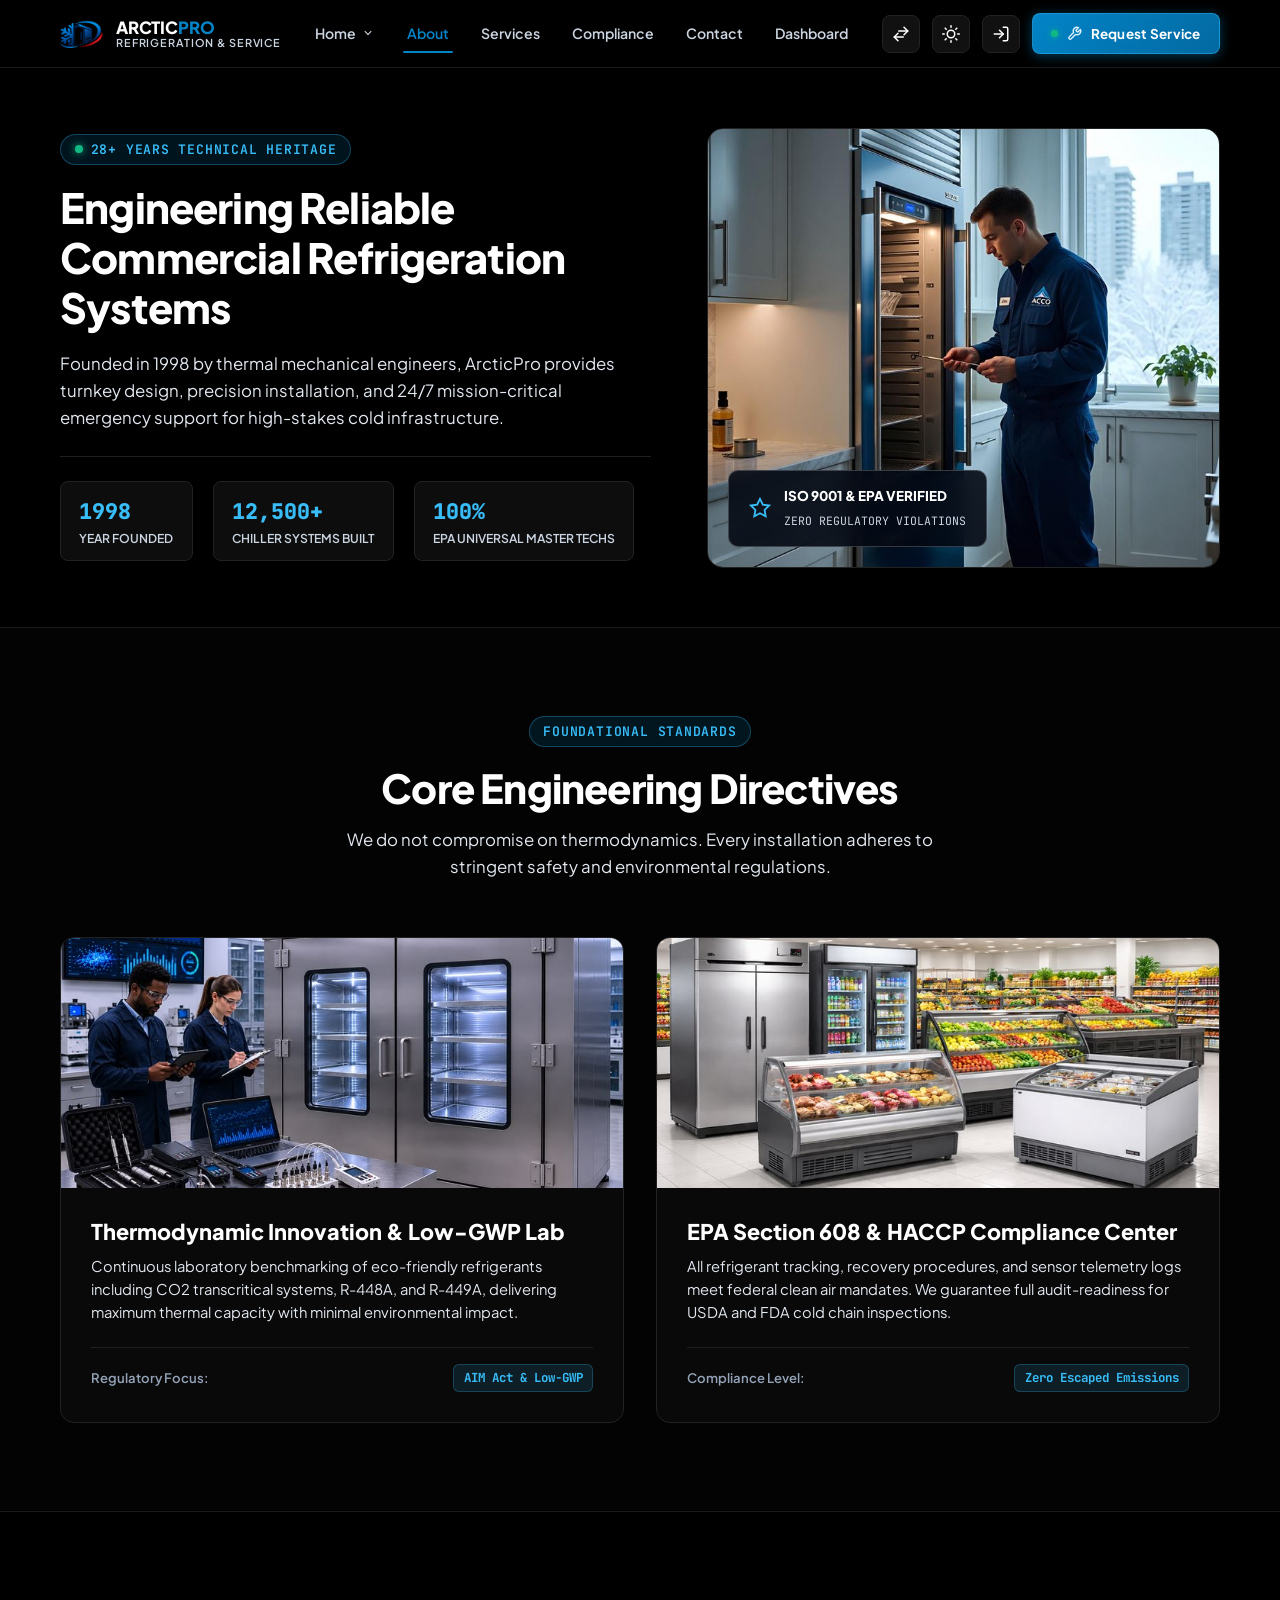
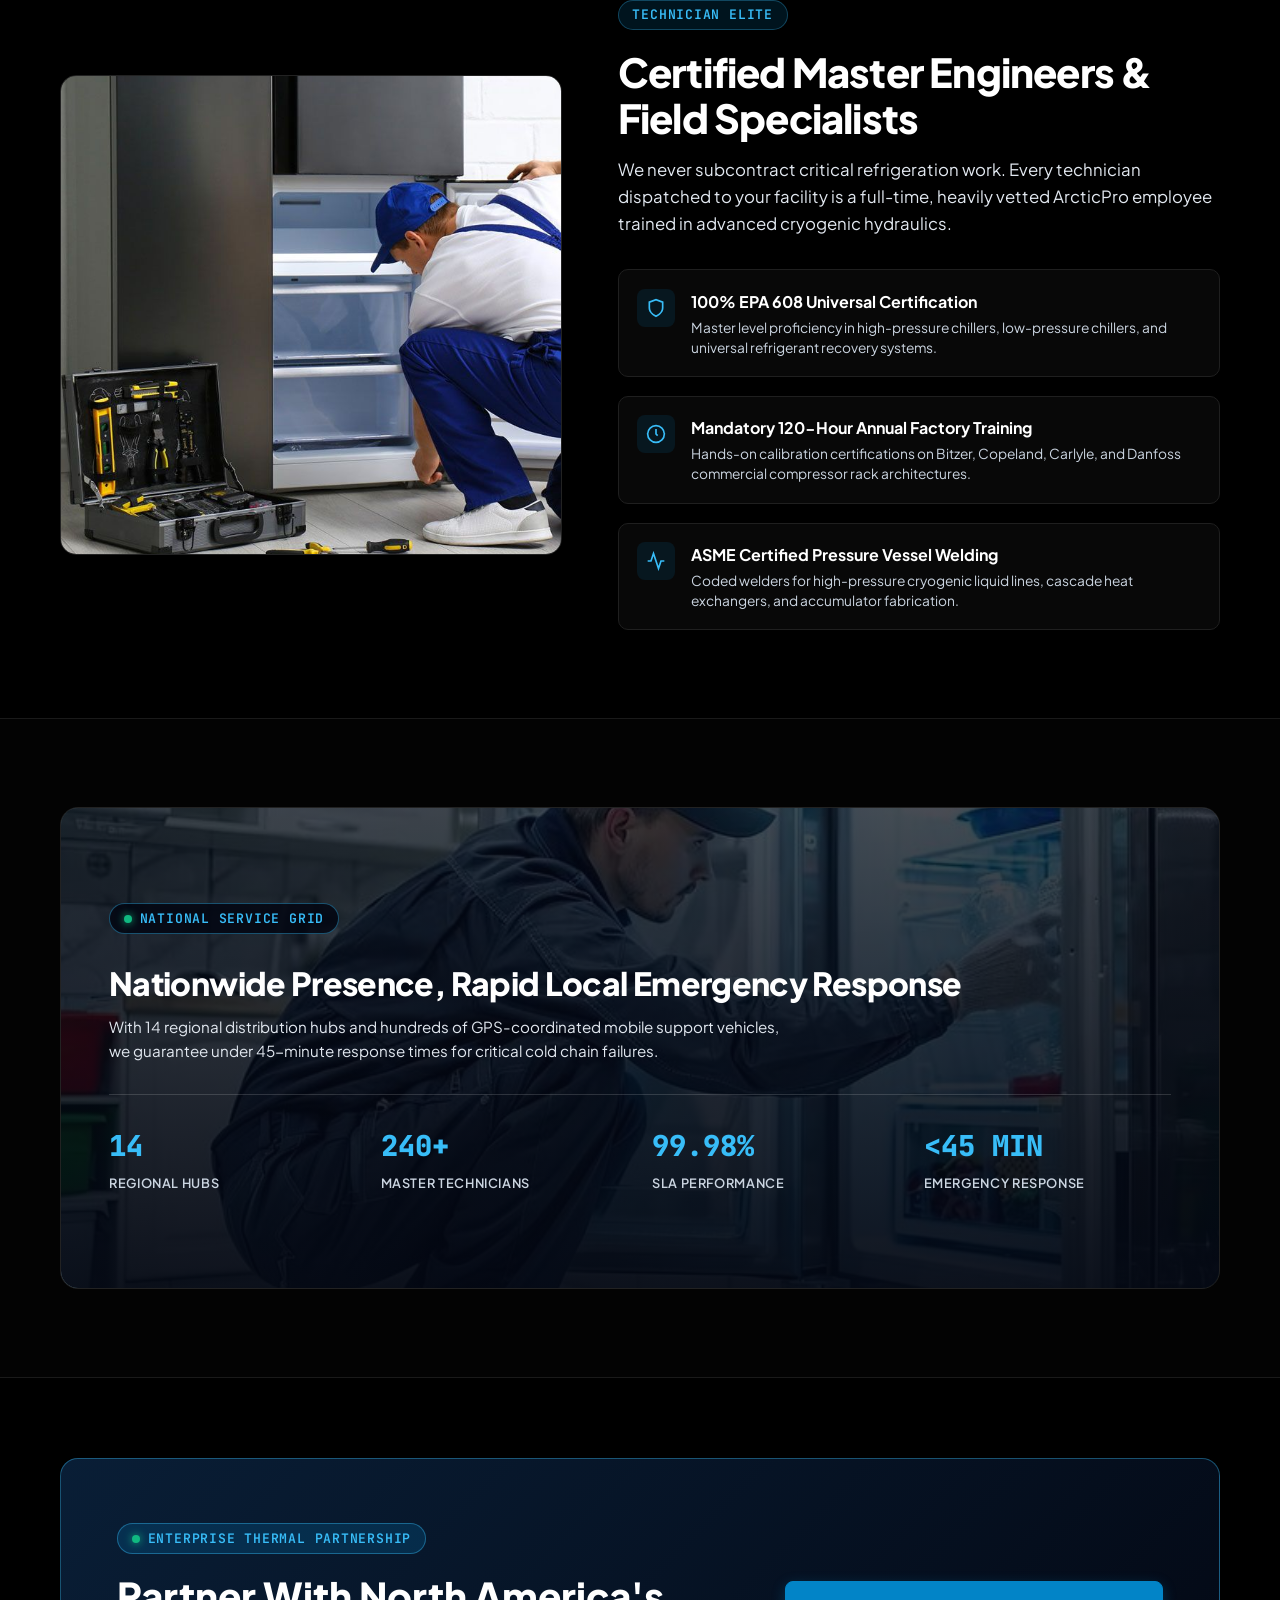
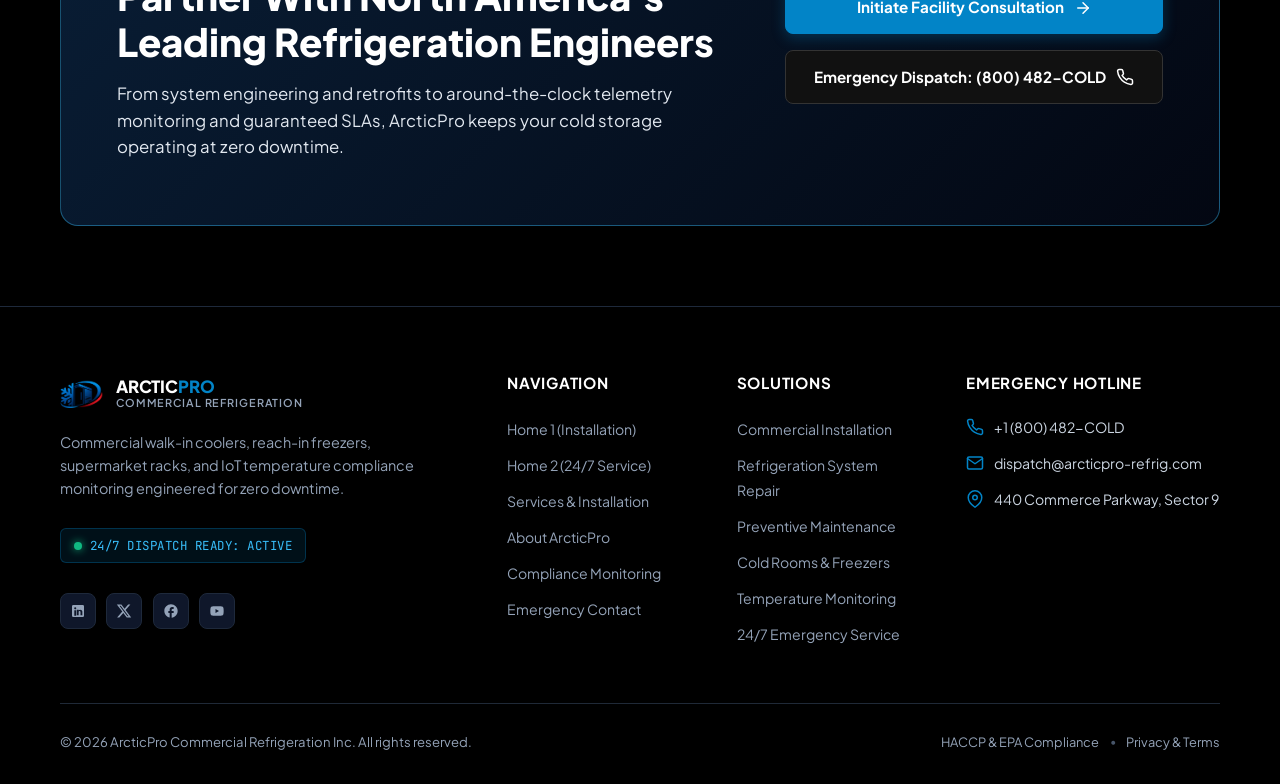
==== about.html @ ffc574cb "first commit" ====
<!DOCTYPE html>
<html lang="en" dir="ltr" class="dark">

<head>
  <meta charset="UTF-8">
  <meta name="viewport" content="width=device-width, initial-scale=1.0">
  <title>About ArcticPro | Master Commercial Refrigeration Engineers</title>
  <meta name="description"
    content="Discover ArcticPro's 28-year engineering heritage in commercial refrigeration, EPA 608 compliance, and mission-critical cold chain infrastructure.">
  <link rel="icon" type="image/png" href="assets/images/icons/logo.png">
  <link rel="stylesheet" href="assets/css/style.css">
  <link rel="stylesheet" href="assets/css/responsive.css">
</head>

<body>

  <!-- ======================================================================
       BRANDED PAGE LOADER
       ====================================================================== -->
  <div id="page-loader" aria-hidden="true">
    <div class="loader-brand-box">
      <img src="assets/images/icons/logo.png" alt="ArcticPro Commercial Refrigeration" class="loader-logo">
      <div class="loader-title">ArcticPro Engineering</div>
      <div class="loader-bar-wrap">
        <div class="loader-bar"></div>
      </div>
    </div>
  </div>

  <!-- ======================================================================
       FIXED SLIM HEADER (Single-Line Desktop Alignment)
       ====================================================================== -->
  <header class="site-header" id="siteHeader">
    <div class="header-container">

      <!-- Brand Logo & Identity -->
      <a href="index.html" class="brand-link" id="brandLink" aria-label="ArcticPro Home">
        <img src="assets/images/icons/logo.png" alt="ArcticPro Commercial Refrigeration Logo" class="brand-logo-img">
        <div class="brand-text-wrap">
          <span class="brand-name">Arctic<span>Pro</span></span>
          <span class="brand-sub">Refrigeration & Service</span>
        </div>
      </a>

      <!-- Desktop Navigation (Exactly 6 Primary Nav Items) -->
      <nav class="desktop-nav" aria-label="Primary Navigation">
        <!-- 1. Home (Click-only Dropdown) -->
        <div class="nav-item" id="homeDropdownWrapper">
          <button type="button" class="nav-dropdown-btn" id="homeDropdownBtn" aria-haspopup="true" aria-expanded="false"
            aria-label="Home menu">
            <span>Home</span>
            <svg class="dropdown-icon" viewBox="0 0 20 20" fill="currentColor" aria-hidden="true">
              <path fill-rule="evenodd"
                d="M5.23 7.21a.75.75 0 011.06.02L10 11.168l3.71-3.938a.75.75 0 111.08 1.04l-4.25 4.5a.75.75 0 01-1.08 0l-4.25-4.5a.75.75 0 01.02-1.06z"
                clip-rule="evenodd" />
            </svg>
          </button>
          <div class="nav-dropdown-menu" id="homeDropdownMenu" role="menu">
            <a href="index.html" class="dropdown-item" role="menuitem">Home 1 (Installation)</a>
            <a href="home-2.html" class="dropdown-item" role="menuitem">Home 2 (24/7 Service)</a>
          </div>
        </div>

        <!-- 2. About (Active) -->
        <div class="nav-item">
          <a href="about.html" class="nav-link active">About</a>
        </div>


        <!-- 3. Services -->
        <div class="nav-item">
          <a href="services.html" class="nav-link">Services</a>
        </div>


        <!-- 4. Compliance -->
        <div class="nav-item">
          <a href="compliance.html" class="nav-link">Compliance</a>
        </div>

        <!-- 5 Contact (Directly Visible) -->
        <div class="nav-item">
          <a href="contact.html" class="nav-link">Contact</a>
        </div>

        <!-- 6. Dashboard -->
        <div class="nav-item">
          <a href="dashboard.html" class="nav-link">Dashboard</a>
        </div>


      </nav>

      <!-- Header Action Controls: RTL, Dark Mode, Direct Login -->
      <div class="header-actions">
        <!-- RTL Toggle -->
        <button type="button" class="control-btn rtl-toggle-btn" aria-label="Toggle text direction RTL/LTR"
          title="Toggle RTL / LTR">
          <svg viewBox="0 0 24 24" fill="none" stroke="currentColor" stroke-width="2" stroke-linecap="round"
            stroke-linejoin="round" aria-hidden="true">
            <polyline points="16 3 21 8 16 13"></polyline>
            <line x1="21" y1="8" x2="9" y2="8"></line>
            <polyline points="8 21 3 16 8 11"></polyline>
            <line x1="3" y1="16" x2="15" y2="16"></line>
          </svg>
        </button>

        <!-- Dark Mode Toggle -->
        <button type="button" class="control-btn theme-toggle-btn" aria-label="Toggle dark mode"
          title="Toggle Dark/Light Mode">
          <svg viewBox="0 0 24 24" fill="none" stroke="currentColor" stroke-width="2" stroke-linecap="round"
            stroke-linejoin="round" aria-hidden="true">
            <circle cx="12" cy="12" r="5"></circle>
            <line x1="12" y1="1" x2="12" y2="3"></line>
            <line x1="12" y1="21" x2="12" y2="23"></line>
            <line x1="4.22" y1="4.22" x2="5.64" y2="5.64"></line>
            <line x1="18.36" y1="18.36" x2="19.78" y2="19.78"></line>
            <line x1="1" y1="12" x2="3" y2="12"></line>
            <line x1="21" y1="12" x2="23" y2="12"></line>
            <line x1="4.22" y1="19.78" x2="5.64" y2="18.36"></line>
            <line x1="18.36" y1="5.64" x2="19.78" y2="4.22"></line>
          </svg>
        </button>

        <!-- Client Portal Login -->
        <a href="login.html" class="control-btn" id="headerLoginBtn" aria-label="Client Portal Login"
          title="Client Portal Login">
          <svg viewBox="0 0 24 24" fill="none" stroke="currentColor" stroke-width="2" stroke-linecap="round"
            stroke-linejoin="round" aria-hidden="true">
            <path d="M15 3h4a2 2 0 0 1 2 2v14a2 2 0 0 1-2 2h-4"></path>
            <polyline points="10 17 15 12 10 7"></polyline>
            <line x1="15" y1="12" x2="3" y2="12"></line>
          </svg>
        </a>



        <!-- Commercial Refrigeration Service CTA Button (Visible on Desktop, Hidden on Mobile Header) -->
        <a href="contact.html" class="btn-header-cta" id="headerCtaBtn" aria-label="Request Commercial Refrigeration Service">
          <span class="cta-pulse-dot" aria-hidden="true"></span>
          <svg viewBox="0 0 24 24" fill="none" stroke="currentColor" stroke-width="2.2" stroke-linecap="round"
            stroke-linejoin="round" aria-hidden="true">
            <path d="M14.7 6.3a1 1 0 0 0 0 1.4l1.6 1.6a1 1 0 0 0 1.4 0l3.77-3.77a6 6 0 0 1-7.94 7.94l-6.91 6.91a2.12 2.12 0 0 1-3-3l6.91-6.91a6 6 0 0 1 7.94-7.94l-3.76 3.76z"></path>
          </svg>
          <span>Request Service</span>
        </a>

        <!-- Mobile Drawer Toggle Hamburger -->
        <button type="button" class="mobile-menu-toggle" id="mobileMenuToggle" aria-label="Open mobile navigation menu">
          <svg viewBox="0 0 24 24" fill="none" stroke="currentColor" stroke-width="2" stroke-linecap="round"
            stroke-linejoin="round" style="width: 22px; height: 22px;" aria-hidden="true">
            <line x1="3" y1="12" x2="21" y2="12"></line>
            <line x1="3" y1="6" x2="21" y2="6"></line>
            <line x1="3" y1="18" x2="21" y2="18"></line>
          </svg>
        </button>
      </div>

    </div>
  </header>

  <!-- ======================================================================
       MOBILE DRAWER OVERLAY & MENU
       ====================================================================== -->
  <div class="mobile-drawer-overlay" id="mobileDrawerOverlay" aria-hidden="true"></div>
  <aside class="mobile-drawer" id="mobileDrawer" aria-label="Mobile Navigation">
    <div class="mobile-drawer-header">
      <div class="brand-link">
        <img src="assets/images/icons/logo.png" alt="ArcticPro Logo" class="brand-logo-img">
        <div class="brand-text-wrap">
          <span class="brand-name">Arctic<span>Pro</span></span>
          <span class="brand-sub">Refrigeration & Service</span>
        </div>
      </div>
      <button type="button" class="control-btn" id="mobileDrawerClose" aria-label="Close navigation drawer">
        <svg viewBox="0 0 24 24" fill="none" stroke="currentColor" stroke-width="2" stroke-linecap="round"
          stroke-linejoin="round" aria-hidden="true">
          <line x1="18" y1="6" x2="6" y2="18"></line>
          <line x1="6" y1="6" x2="18" y2="18"></line>
        </svg>
      </button>
    </div>

    <!-- Mobile Navigation Links -->
    <ul class="mobile-nav-list">
      <!-- Home Accordion (Click only) -->
      <li class="mobile-accordion-item" id="mobileHomeAccordion">
        <button type="button" class="mobile-nav-link" id="mobileHomeAccordionBtn" aria-label="Toggle Home menu">
          <span>Home</span>
          <svg class="dropdown-icon" viewBox="0 0 20 20" fill="currentColor" aria-hidden="true">
            <path fill-rule="evenodd"
              d="M5.23 7.21a.75.75 0 011.06.02L10 11.168l3.71-3.938a.75.75 0 111.08 1.04l-4.25 4.5a.75.75 0 01-1.08 0l-4.25-4.5a.75.75 0 01.02-1.06z"
              clip-rule="evenodd" />
          </svg>
        </button>
        <div class="mobile-accordion-content">
          <a href="index.html" class="mobile-sub-link">Home 1 (Installation)</a>
          <a href="home-2.html" class="mobile-sub-link">Home 2 (24/7 Service)</a>
        </div>
      </li>
      <li><a href="about.html" class="mobile-nav-link active">About</a></li>
      <li><a href="services.html" class="mobile-nav-link">Services</a></li>

      <li><a href="compliance.html" class="mobile-nav-link">Compliance</a></li>

      <li><a href="contact.html" class="mobile-nav-link">Contact</a></li>
      <li><a href="dashboard.html" class="mobile-nav-link">Dashboard</a></li>
    </ul>

    <!-- Mobile Drawer Controls & Bottom Actions (CTA Button at the Very Last) -->
    <div class="mobile-drawer-footer">
      <div class="mobile-controls-row">
        <span style="font-size: 0.82rem; font-weight: 600; color: var(--text-muted);">Quick Settings</span>
        <div style="display: flex; gap: 0.5rem;">
          <button type="button" class="control-btn rtl-toggle-btn" aria-label="Toggle RTL mode">
            <svg viewBox="0 0 24 24" fill="none" stroke="currentColor" stroke-width="2" stroke-linecap="round"
              stroke-linejoin="round" aria-hidden="true">
              <polyline points="16 3 21 8 16 13"></polyline>
              <line x1="21" y1="8" x2="9" y2="8"></line>
              <polyline points="8 21 3 16 8 11"></polyline>
              <line x1="3" y1="16" x2="15" y2="16"></line>
            </svg>
          </button>
          <button type="button" class="control-btn theme-toggle-btn" aria-label="Toggle dark mode">
            <svg viewBox="0 0 24 24" fill="none" stroke="currentColor" stroke-width="2" stroke-linecap="round"
              stroke-linejoin="round" aria-hidden="true">
              <circle cx="12" cy="12" r="5"></circle>
              <line x1="12" y1="1" x2="12" y2="3"></line>
              <line x1="12" y1="21" x2="12" y2="23"></line>
              <line x1="4.22" y1="4.22" x2="5.64" y2="5.64"></line>
              <line x1="18.36" y1="18.36" x2="19.78" y2="19.78"></line>
              <line x1="1" y1="12" x2="3" y2="12"></line>
              <line x1="21" y1="12" x2="23" y2="12"></line>
              <line x1="4.22" y1="19.78" x2="5.64" y2="18.36"></line>
              <line x1="18.36" y1="5.64" x2="19.78" y2="4.22"></line>
            </svg>
          </button>
        </div>
      </div>

      <!-- Mobile Menu Login Button -->
      <a href="login.html" class="mobile-drawer-login-btn" id="mobileDrawerLoginBtn">
        <svg viewBox="0 0 24 24" fill="none" stroke="currentColor" stroke-width="2" stroke-linecap="round"
          stroke-linejoin="round" style="width: 18px; height: 18px;" aria-hidden="true">
          <path d="M15 3h4a2 2 0 0 1 2 2v14a2 2 0 0 1-2 2h-4"></path>
          <polyline points="10 17 15 12 10 7"></polyline>
          <line x1="15" y1="12" x2="3" y2="12"></line>
        </svg>
        <span>Client Portal Login</span>
      </a>

      <!-- Commercial CTA Button (Placed At the Very Last) -->
      <a href="contact.html" class="btn-header-cta mobile-drawer-cta-btn" id="mobileDrawerCtaBtn">
        <span class="cta-pulse-dot" aria-hidden="true"></span>
        <svg viewBox="0 0 24 24" fill="none" stroke="currentColor" stroke-width="2.2" stroke-linecap="round"
          stroke-linejoin="round" aria-hidden="true">
          <path d="M14.7 6.3a1 1 0 0 0 0 1.4l1.6 1.6a1 1 0 0 0 1.4 0l3.77-3.77a6 6 0 0 1-7.94 7.94l-6.91 6.91a2.12 2.12 0 0 1-3-3l6.91-6.91a6 6 0 0 1 7.94-7.94l-3.76 3.76z"></path>
        </svg>
        <span>Request Service &bull; 24/7 Dispatch</span>
      </a>
    </div>
  </aside>

  <!-- ======================================================================
       MAIN CONTENT: EXACTLY 5 MAIN CONTENT SECTIONS (ABOUT PAGE)
       Unique Architectural Layout - Zero Repetition from Home 1 & Home 2
       ====================================================================== -->
  <main id="mainContent">

    <!-- --------------------------------------------------------------------
         SECTION 1: ABOUT HERO (Corporate Heritage & Technical Pedigree)
         -------------------------------------------------------------------- -->
    <section class="about-hero" id="aboutHero">
      <div class="section-container">
        <div class="about-hero-grid">

          <!-- Column 1: Pedigree Text & Milestones -->
          <div>
            <div class="eyebrow-badge">
              <span class="telemetry-pulse"></span>
              <span>28+ Years Technical Heritage</span>
            </div>
            <h1 class="about-hero-title">
              Engineering Reliable Commercial Refrigeration Systems
            </h1>
            <p class="about-hero-desc">
              Founded in 1998 by thermal mechanical engineers, ArcticPro provides turnkey design, precision
              installation, and 24/7 mission-critical emergency support for high-stakes cold infrastructure.
            </p>

            <div class="about-milestones-row">
              <div class="milestone-chip">
                <span class="milestone-chip-val">1998</span>
                <span class="milestone-chip-lbl">Year Founded</span>
              </div>
              <div class="milestone-chip">
                <span class="milestone-chip-val">12,500+</span>
                <span class="milestone-chip-lbl">Chiller Systems Built</span>
              </div>
              <div class="milestone-chip">
                <span class="milestone-chip-val">100%</span>
                <span class="milestone-chip-lbl">EPA Universal Master Techs</span>
              </div>
            </div>
          </div>

          <!-- Column 2: Architectural Image Frame & Quality Seal -->
          <div class="about-hero-img-box">
            <img src="assets/images/about/p23.jpg"
              alt="ArcticPro national thermal engineering headquarters and operations center">
            <div class="about-seal-badge">
              <svg viewBox="0 0 24 24" fill="none" stroke="currentColor" stroke-width="2"
                style="width: 22px; height: 22px; color: #38bdf8;">
                <polygon
                  points="12 2 15.09 8.26 22 9.27 17 14.14 18.18 21.02 12 17.77 5.82 21.02 7 14.14 2 9.27 8.91 8.26 12 2">
                </polygon>
              </svg>
              <div>
                <span style="font-size: 0.84rem; font-weight: 800; display: block;">ISO 9001 & EPA VERIFIED</span>
                <span style="font-size: 0.72rem; color: #cbd5e1; font-family: var(--font-mono);">ZERO REGULATORY
                  VIOLATIONS</span>
              </div>
            </div>
          </div>

        </div>
      </div>
    </section>

    <!-- --------------------------------------------------------------------
         SECTION 2: DUAL ENGINEERING PILLARS (Even 50/50 Cards)
         -------------------------------------------------------------------- -->
    <section class="section-wrapper about-pillars" id="corePillars">
      <div class="section-container">

        <div style="text-align: center; max-width: 680px; margin: 0 auto 3.5rem;">
          <div class="eyebrow-badge">Foundational Standards</div>
          <h2 class="section-title">Core Engineering Directives</h2>
          <p class="section-desc" style="margin: 0 auto;">
            We do not compromise on thermodynamics. Every installation adheres to stringent safety and environmental
            regulations.
          </p>
        </div>

        <div class="about-pillars-grid">

          <!-- Even Pillar Card 1 -->
          <div class="about-pillar-card">
            <div class="pillar-img-wrap">
              <img src="assets/images/about/p24.jpg"
                alt="Thermodynamic innovation laboratory and low-GWP testing equipment">
            </div>
            <div class="pillar-card-body">
              <h3 class="pillar-card-title">Thermodynamic Innovation & Low-GWP Lab</h3>
              <p class="pillar-card-text">
                Continuous laboratory benchmarking of eco-friendly refrigerants including CO2 transcritical systems,
                R-448A, and R-449A, delivering maximum thermal capacity with minimal environmental impact.
              </p>
              <div class="pillar-spec-pill">
                <span>Regulatory Focus:</span>
                <span>AIM Act & Low-GWP</span>
              </div>
            </div>
          </div>

          <!-- Even Pillar Card 2 -->
          <div class="about-pillar-card">
            <div class="pillar-img-wrap">
              <img src="assets/images/about/p25.jpg"
                alt="Commercial food safety standards and environmental monitoring equipment">
            </div>
            <div class="pillar-card-body">
              <h3 class="pillar-card-title">EPA Section 608 & HACCP Compliance Center</h3>
              <p class="pillar-card-text">
                All refrigerant tracking, recovery procedures, and sensor telemetry logs meet federal clean air
                mandates. We guarantee full audit-readiness for USDA and FDA cold chain inspections.
              </p>
              <div class="pillar-spec-pill">
                <span>Compliance Level:</span>
                <span>Zero Escaped Emissions</span>
              </div>
            </div>
          </div>

        </div>

      </div>
    </section>

    <!-- --------------------------------------------------------------------
         SECTION 3: MASTER ENGINEERING BENCH & TECHNICAL LEADERSHIP
         -------------------------------------------------------------------- -->
    <section class="section-wrapper about-leadership" id="masterEngineers">
      <div class="section-container">
        <div class="about-leadership-grid">

          <!-- Column 1: Image Frame -->
          <div class="leadership-img-box">
            <img src="assets/images/about/p26.jpg"
              alt="ArcticPro chief refrigeration engineer inspecting commercial compressor rack station">
          </div>

          <!-- Column 2: Technical Credentials -->
          <div>
            <div class="eyebrow-badge">Technician Elite</div>
            <h2 class="section-title">Certified Master Engineers & Field Specialists</h2>
            <p class="section-desc">
              We never subcontract critical refrigeration work. Every technician dispatched to your facility is a
              full-time, heavily vetted ArcticPro employee trained in advanced cryogenic hydraulics.
            </p>

            <div class="leadership-creds-list">
              <div class="cred-card">
                <div class="cred-icon-box">
                  <svg viewBox="0 0 24 24" fill="none" stroke="currentColor" stroke-width="2"
                    style="width: 20px; height: 20px;">
                    <path d="M12 22s8-4 8-10V5l-8-3-8 3v7c0 6 8 10 8 10z"></path>
                  </svg>
                </div>
                <div>
                  <h3 class="cred-title">100% EPA 608 Universal Certification</h3>
                  <p class="cred-desc">Master level proficiency in high-pressure chillers, low-pressure chillers, and
                    universal refrigerant recovery systems.</p>
                </div>
              </div>

              <div class="cred-card">
                <div class="cred-icon-box">
                  <svg viewBox="0 0 24 24" fill="none" stroke="currentColor" stroke-width="2"
                    style="width: 20px; height: 20px;">
                    <circle cx="12" cy="12" r="10"></circle>
                    <polyline points="12 6 12 12 14 14"></polyline>
                  </svg>
                </div>
                <div>
                  <h3 class="cred-title">Mandatory 120-Hour Annual Factory Training</h3>
                  <p class="cred-desc">Hands-on calibration certifications on Bitzer, Copeland, Carlyle, and Danfoss
                    commercial compressor rack architectures.</p>
                </div>
              </div>

              <div class="cred-card">
                <div class="cred-icon-box">
                  <svg viewBox="0 0 24 24" fill="none" stroke="currentColor" stroke-width="2"
                    style="width: 20px; height: 20px;">
                    <polyline points="22 12 18 12 15 21 9 3 6 12 2 12"></polyline>
                  </svg>
                </div>
                <div>
                  <h3 class="cred-title">ASME Certified Pressure Vessel Welding</h3>
                  <p class="cred-desc">Coded welders for high-pressure cryogenic liquid lines, cascade heat exchangers,
                    and accumulator fabrication.</p>
                </div>
              </div>
            </div>
          </div>

        </div>
      </div>
    </section>

    <!-- --------------------------------------------------------------------
         SECTION 4: NATIONWIDE FACILITY NETWORK & OPERATIONAL FOOTPRINT
         -------------------------------------------------------------------- -->
    <section class="section-wrapper about-network" id="operationalNetwork">
      <div class="section-container">
        <div class="about-network-card">
          <img src="assets/images/about/p27.jpg"
            alt="ArcticPro nationwide logistics distribution and cold chain engineering service centers">

          <div class="network-overlay">
            <div class="eyebrow-badge"
              style="display: inline-flex; width: fit-content; align-self: flex-start; background: rgba(3, 7, 18, 0.85); border-color: rgba(56, 189, 248, 0.4); color: #38bdf8;">
              <span class="telemetry-pulse"></span>
              <span>National Service Grid</span>
            </div>
            <h2 class="section-title" style="color: #ffffff; margin-bottom: 0.75rem;">
              Nationwide Presence, Rapid Local Emergency Response
            </h2>
            <p class="section-desc" style="color: #e2e8f0; max-width: 680px;">
              With 14 regional distribution hubs and hundreds of GPS-coordinated mobile support vehicles, we guarantee
              under 45-minute response times for critical cold chain failures.
            </p>

            <div class="network-counters-grid">
              <div class="net-counter-box">
                <span class="net-counter-val">14</span>
                <span class="net-counter-lbl">Regional Hubs</span>
              </div>
              <div class="net-counter-box">
                <span class="net-counter-val">240+</span>
                <span class="net-counter-lbl">Master Technicians</span>
              </div>
              <div class="net-counter-box">
                <span class="net-counter-val">99.98%</span>
                <span class="net-counter-lbl">SLA Performance</span>
              </div>
              <div class="net-counter-box">
                <span class="net-counter-val">&lt;45 MIN</span>
                <span class="net-counter-lbl">Emergency Response</span>
              </div>
            </div>
          </div>

        </div>
      </div>
    </section>

    <!-- --------------------------------------------------------------------
         SECTION 5: ABOUT CTA - STRATEGIC PARTNERSHIP (Mandatory CTA)
         -------------------------------------------------------------------- -->
    <section class="about-cta" id="aboutCTA">
      <div class="section-container">
        <div class="about-cta-card">
          <div class="about-cta-content">
            <div class="eyebrow-badge"
              style="background: rgba(2, 132, 199, 0.2); border-color: rgba(56, 189, 248, 0.4); color: #38bdf8;">
              <span class="telemetry-pulse"></span>
              <span>Enterprise Thermal Partnership</span>
            </div>
            <h2 class="about-cta-title">
              Partner With North America's Leading Refrigeration Engineers
            </h2>
            <p class="about-cta-desc">
              From system engineering and retrofits to around-the-clock telemetry monitoring and guaranteed SLAs,
              ArcticPro keeps your cold storage operating at zero downtime.
            </p>
          </div>

          <div class="about-cta-actions">
            <a href="contact.html" class="btn-primary-action" id="aboutPartnerBtn">
              <span>Initiate Facility Consultation</span>
              <svg viewBox="0 0 24 24" fill="none" stroke="currentColor" stroke-width="2" stroke-linecap="round"
                stroke-linejoin="round" style="width: 18px; height: 18px;" aria-hidden="true">
                <line x1="5" y1="12" x2="19" y2="12"></line>
                <polyline points="12 5 19 12 12 19"></polyline>
              </svg>
            </a>
            <a href="tel:+18004822653" class="btn-secondary-action" id="aboutCallBtn">
              <span>Emergency Dispatch: (800) 482-COLD</span>
              <svg viewBox="0 0 24 24" fill="none" stroke="currentColor" stroke-width="2" stroke-linecap="round"
                stroke-linejoin="round" style="width: 18px; height: 18px;" aria-hidden="true">
                <path
                  d="M22 16.92v3a2 2 0 0 1-2.18 2 19.79 19.79 0 0 1-8.63-3.07 19.5 19.5 0 0 1-6-6 19.79 19.79 0 0 1-3.07-8.67A2 2 0 0 1 4.11 2h3a2 2 0 0 1 2 1.72 12.84 12.84 0 0 0 .7 2.81 2 2 0 0 1-.45 2.11L8.09 9.91a16 16 0 0 0 6 6l1.27-1.27a2 2 0 0 1 2.11-.45 12.84 12.84 0 0 0 2.81.7A2 2 0 0 1 22 16.92z">
                </path>
              </svg>
            </a>
          </div>
        </div>
      </div>
    </section>

  </main>

  <!-- ======================================================================
       SHARED FOOTER (Editorial & Technical Precision)
       ====================================================================== -->
  <footer class="site-footer">
    <div class="footer-container">
      <div class="footer-top-grid">

        <!-- Brand & Description -->
        <div class="footer-brand-col">
          <a href="index.html" class="brand-link">
            <img src="assets/images/icons/logo.png" alt="ArcticPro Logo" class="brand-logo-img">
            <div class="brand-text-wrap">
              <span class="brand-name" style="color: #ffffff;">Arctic<span
                  style="color: var(--brand-blue);">Pro</span></span>
              <span class="brand-sub" style="color: #94a3b8;">Commercial Refrigeration</span>
            </div>
          </a>
          <p class="footer-brand-desc">
            Commercial walk-in coolers, reach-in freezers, supermarket racks, and IoT temperature compliance monitoring
            engineered for zero downtime.
          </p>
          <div class="footer-telemetry-badge">
            <span class="telemetry-pulse"></span>
            <span>24/7 DISPATCH READY: ACTIVE</span>
          </div>
          <div class="footer-social-links" aria-label="ArcticPro Social Channels">
            <a href="https://linkedin.com" target="_blank" rel="noopener noreferrer" class="footer-social-btn"
              aria-label="LinkedIn" title="LinkedIn">
              <svg viewBox="0 0 24 24" fill="currentColor">
                <path
                  d="M19 3a2 2 0 0 1 2 2v14a2 2 0 0 1-2 2H5a2 2 0 0 1-2-2V5a2 2 0 0 1 2-2h14m-.5 15.5v-5.3a3.26 3.26 0 0 0-3.26-3.26c-.85 0-1.84.52-2.28 1.3v-1.11h-2.79v8.37h2.79v-4.93c0-.77.62-1.4 1.39-1.4a1.4 1.4 0 0 1 1.4 1.4v4.93h2.75M6.46 10.9v8.37H9.2V10.9H6.46M7.83 6.45a1.6 1.6 0 1 0 0 3.2 1.6 1.6 0 0 0 0-3.2z" />
              </svg>
            </a>
            <a href="https://twitter.com" target="_blank" rel="noopener noreferrer" class="footer-social-btn"
              aria-label="X (formerly Twitter)" title="X (Twitter)">
              <svg viewBox="0 0 24 24" fill="currentColor">
                <path
                  d="M18.244 2.25h3.308l-7.227 8.26 8.502 11.24H16.17l-5.214-6.817L4.99 21.75H1.68l7.73-8.835L1.254 2.25H8.08l4.713 6.231zm-1.161 17.52h1.833L7.084 4.126H5.117z" />
              </svg>
            </a>
            <a href="https://facebook.com" target="_blank" rel="noopener noreferrer" class="footer-social-btn"
              aria-label="Facebook" title="Facebook">
              <svg viewBox="0 0 24 24" fill="currentColor">
                <path
                  d="M22 12c0-5.52-4.48-10-10-10S2 6.48 2 12c0 4.84 3.44 8.87 8 9.8V15H8v-3h2V9.5C10 7.57 11.57 6 13.5 6H16v3h-2c-.55 0-1 .45-1 1v2h3v3h-3v6.95C18.05 21.45 22 17.19 22 12z" />
              </svg>
            </a>
            <a href="https://youtube.com" target="_blank" rel="noopener noreferrer" class="footer-social-btn"
              aria-label="YouTube" title="YouTube">
              <svg viewBox="0 0 24 24" fill="currentColor">
                <path
                  d="M21.58 7.19c-.23-.86-.91-1.54-1.77-1.77C18.25 5 12 5 12 5s-6.25 0-7.81.42c-.86.23-1.54.91-1.77 1.77C2 8.75 2 12 2 12s0 3.25.42 4.81c.23.86.91 1.54 1.77 1.77C5.75 19 12 19 12 19s6.25 0 7.81-.42c.86-.23 1.54-.91 1.77-1.77C22 15.25 22 12 22 12s0-3.25-.42-4.81zM9.75 15.02V8.98L15 12l-5.25 3.02z" />
              </svg>
            </a>
          </div>
        </div>

        <!-- Quick Navigation -->
        <div>
          <h2 class="footer-heading">Navigation</h2>
          <ul class="footer-nav-list">
            <li><a href="index.html">Home 1 (Installation)</a></li>
            <li><a href="home-2.html">Home 2 (24/7 Service)</a></li>
            <li><a href="services.html">Services & Installation</a></li>
            <li><a href="about.html">About ArcticPro</a></li>
            <li><a href="compliance.html">Compliance Monitoring</a></li>
            <li><a href="contact.html">Emergency Contact</a></li>
          </ul>
        </div>

        <!-- Solutions -->
        <div>
          <h2 class="footer-heading">Solutions</h2>
          <ul class="footer-nav-list">
            <li><a href="services.html#installation">Commercial Installation</a></li>
            <li><a href="services.html#repair">Refrigeration System Repair</a></li>
            <li><a href="services.html#maintenance">Preventive Maintenance</a></li>
            <li><a href="services.html#cold-rooms">Cold Rooms &amp; Freezers</a></li>
            <li><a href="services.html#compliance">Temperature Monitoring</a></li>
            <li><a href="services.html#emergency">24/7 Emergency Service</a></li>
          </ul>
        </div>

        <!-- Contact & Emergency Dispatch -->
        <div>
          <h2 class="footer-heading">Emergency Hotline</h2>
          <div style="display: flex; flex-direction: column; gap: 0.85rem;">
            <div class="footer-contact-item">
              <svg viewBox="0 0 24 24" fill="none" stroke="currentColor" stroke-width="2" stroke-linecap="round"
                stroke-linejoin="round" aria-hidden="true">
                <path
                  d="M22 16.92v3a2 2 0 0 1-2.18 2 19.79 19.79 0 0 1-8.63-3.07 19.5 19.5 0 0 1-6-6 19.79 19.79 0 0 1-3.07-8.67A2 2 0 0 1 4.11 2h3a2 2 0 0 1 2 1.72 12.84 12.84 0 0 0 .7 2.81 2 2 0 0 1-.45 2.11L8.09 9.91a16 16 0 0 0 6 6l1.27-1.27a2 2 0 0 1 2.11-.45 12.84 12.84 0 0 0 2.81.7A2 2 0 0 1 22 16.92z">
                </path>
              </svg>
              <span>+1 (800) 482-COLD</span>
            </div>
            <div class="footer-contact-item">
              <svg viewBox="0 0 24 24" fill="none" stroke="currentColor" stroke-width="2" stroke-linecap="round"
                stroke-linejoin="round" aria-hidden="true">
                <path d="M4 4h16c1.1 0 2 .9 2 2v12c0 1.1-.9 2-2 2H4c-1.1 0-2-.9-2-2V6c0-1.1.9-2 2-2z"></path>
                <polyline points="22,6 12,13 2,6"></polyline>
              </svg>
              <span>dispatch@arcticpro-refrig.com</span>
            </div>
            <div class="footer-contact-item">
              <svg viewBox="0 0 24 24" fill="none" stroke="currentColor" stroke-width="2" stroke-linecap="round"
                stroke-linejoin="round" aria-hidden="true">
                <path d="M21 10c0 7-9 13-9 13s-9-6-9-13a9 9 0 0 1 18 0z"></path>
                <circle cx="12" cy="10" r="3"></circle>
              </svg>
              <span>440 Commerce Parkway, Sector 9</span>
            </div>
          </div>
        </div>

      </div>

      <div class="footer-bottom">
        <div class="footer-copyright">
          <span>&copy; 2026 ArcticPro Commercial Refrigeration Inc. All rights reserved.</span>
        </div>
        <div class="footer-bottom-links">
          <a href="compliance.html">HACCP &amp; EPA Compliance</a>
          <span class="footer-link-divider" aria-hidden="true">&bull;</span>
          <a href="contact.html">Privacy &amp; Terms</a>
        </div>
      </div>
    </div>
  </footer>

  <!-- ======================================================================
       SCROLL TO TOP BUTTON
       ====================================================================== -->
  <button type="button" id="scroll-to-top" aria-label="Scroll to top of page">
    <svg viewBox="0 0 24 24" fill="none" stroke="currentColor" stroke-width="2.5" stroke-linecap="round"
      stroke-linejoin="round" style="width: 20px; height: 20px;" aria-hidden="true">
      <polyline points="18 15 12 9 6 15"></polyline>
    </svg>
  </button>

  <!-- SHARED JAVASCRIPT -->
  <script src="assets/js/main.js"></script>
</body>

</html>
---- assets/css/style.css ----
/* ==========================================================================
   ARCTICPRO COMMERCIAL REFRIGERATION - CORE DESIGN SYSTEM
   Ultra-Premium Technical Industrial Style
   ========================================================================== */

@import url('https://fonts.googleapis.com/css2?family=Plus+Jakarta+Sans:wght@300;400;500;600;700;800&family=JetBrains+Mono:wght@400;500;600;700&display=swap');

:root {
  /* Brand Palette (Derived from Client Logo) */
  --brand-blue: #0284c7;
  --brand-blue-hover: #0369a1;
  --brand-blue-light: #e0f2fe;
  --brand-blue-glow: rgba(2, 132, 199, 0.25);
  --brand-crimson: #dc2626;
  --brand-crimson-hover: #b91c1c;
  --brand-crimson-light: #fee2e2;

  /* Theme Surfaces (Light Default) */
  --bg-body: #f8fafc;
  --bg-surface: #ffffff;
  --bg-surface-elevated: #f1f5f9;
  --border-subtle: #e2e8f0;
  --border-strong: #cbd5e1;

  /* Typography */
  --text-main: #0f172a;
  --text-muted: #334155;
  --text-inverted: #ffffff;
  --font-main: 'Plus Jakarta Sans', system-ui, -apple-system, sans-serif;
  --font-mono: 'JetBrains Mono', monospace;

  /* Header specs & Unified Container */
  --header-height: 68px;
  --site-container-max: 1200px;
  --site-container-pad: 1.25rem;
  --transition-fast: 0.2s cubic-bezier(0.16, 1, 0.3, 1);
  --transition-smooth: 0.3s cubic-bezier(0.16, 1, 0.3, 1);
}

/* Strict Dark Mode (#000000 pitch black) */
html.dark {
  --bg-body: #000000;
  --bg-surface: #0a0a0a;
  --bg-surface-elevated: #111111;
  --border-subtle: #222222;
  --border-strong: #333333;
  --text-main: #ffffff;
  --text-muted: #cbd5e1;
  --text-inverted: #000000;
  --brand-blue-light: rgba(2, 132, 199, 0.15);
  --brand-crimson-light: rgba(220, 38, 38, 0.15);
}

/* Reset & Base */
*,
*::before,
*::after {
  box-sizing: border-box;
  margin: 0;
  padding: 0;
}

html {
  font-family: var(--font-main);
  background-color: var(--bg-body);
  color: var(--text-main);
  scroll-behavior: smooth;
  text-rendering: optimizeLegibility;
  -webkit-font-smoothing: antialiased;
  overflow-x: hidden;
  max-width: 100vw;
  width: 100%;
}

body {
  min-height: 100vh;
  display: flex;
  flex-direction: column;
  background-color: var(--bg-body);
  color: var(--text-main);
  line-height: 1.6;
  overflow-x: hidden;
  padding-top: var(--header-height);
}

a {
  color: inherit;
  text-decoration: none;
  transition: color var(--transition-fast);
}

button {
  font-family: inherit;
  cursor: pointer;
  border: none;
  background: none;
}

/* Technical Font Class */
.font-mono {
  font-family: var(--font-mono);
}

/* ==========================================================================
   PAGE LOADER
   ========================================================================== */
#page-loader {
  position: fixed;
  inset: 0;
  background-color: var(--bg-body);
  z-index: 9999;
  display: flex;
  flex-direction: column;
  align-items: center;
  justify-content: center;
  transition: opacity 0.4s ease, visibility 0.4s ease;
}

#page-loader.loaded {
  opacity: 0;
  visibility: hidden;
  pointer-events: none;
}

.loader-brand-box {
  display: flex;
  flex-direction: column;
  align-items: center;
  text-align: center;
}

.loader-logo {
  width: 90px;
  height: 90px;
  object-fit: contain;
  animation: pulse-glow 2s infinite ease-in-out;
}

.loader-title {
  margin-top: 1rem;
  font-size: 1.125rem;
  font-weight: 700;
  letter-spacing: 0.05em;
  text-transform: uppercase;
  color: var(--text-main);
}

.loader-bar-wrap {
  margin-top: 1.25rem;
  width: 180px;
  height: 4px;
  background: var(--border-subtle);
  border-radius: 999px;
  overflow: hidden;
}

.loader-bar {
  width: 100%;
  height: 100%;
  background: linear-gradient(90deg, var(--brand-blue), var(--brand-crimson));
  animation: loader-slide 1.4s infinite cubic-bezier(0.4, 0, 0.2, 1);
}

@keyframes pulse-glow {

  0%,
  100% {
    transform: scale(1);
    filter: drop-shadow(0 0 6px rgba(2, 132, 199, 0.4));
  }

  50% {
    transform: scale(1.04);
    filter: drop-shadow(0 0 16px rgba(2, 132, 199, 0.8));
  }
}

@keyframes loader-slide {
  0% {
    transform: translateX(-100%);
  }

  50% {
    transform: translateX(0);
  }

  100% {
    transform: translateX(100%);
  }
}

/* ==========================================================================
   FIXED SLIM HEADER (Ultra-Reliable, Single Line)
   ========================================================================== */
.site-header {
  position: fixed;
  top: 0;
  left: 0;
  right: 0;
  width: 100%;
  max-width: 100vw;
  height: var(--header-height);
  background-color: rgba(255, 255, 255, 0.94);
  backdrop-filter: blur(14px);
  -webkit-backdrop-filter: blur(14px);
  border-bottom: 1px solid var(--border-subtle);
  z-index: 1000;
  display: flex;
  align-items: center;
  overflow: visible;
  transition: background-color var(--transition-fast), border-color var(--transition-fast);
}

html.dark .site-header {
  background-color: rgba(0, 0, 0, 0.92);
  border-bottom: 1px solid #1a1a1a;
}

.header-container {
  max-width: var(--site-container-max);
  width: 100%;
  margin: 0 auto;
  padding: 0 var(--site-container-pad);
  display: flex;
  align-items: center;
  justify-content: space-between;
  gap: 1.5rem;
}

/* Brand Identity */
.brand-link {
  display: flex;
  align-items: center;
  gap: 0.75rem;
  text-decoration: none;
  flex-shrink: 0;
}

.brand-logo-img {
  width: 44px;
  height: 44px;
  object-fit: contain;
}

.brand-text-wrap {
  display: flex;
  flex-direction: column;
  line-height: 1.15;
}

.brand-name {
  font-size: 1.05rem;
  font-weight: 800;
  letter-spacing: -0.01em;
  color: var(--text-main);
  text-transform: uppercase;
}

.brand-name span {
  color: var(--brand-blue);
}

.brand-sub {
  font-size: 0.68rem;
  font-weight: 600;
  letter-spacing: 0.08em;
  text-transform: uppercase;
  color: var(--text-muted);
}

/* Primary Desktop Navigation (Exactly 6 Nav Items) */
.desktop-nav {
  display: flex;
  align-items: center;
  gap: 1.5rem;
  list-style: none;
}

.nav-item {
  position: relative;
  white-space: nowrap;
}

.nav-link {
  font-size: 0.88rem;
  font-weight: 600;
  color: var(--text-muted);
  padding: 0.5rem 0.25rem;
  display: flex;
  align-items: center;
  gap: 0.35rem;
  position: relative;
  transition: color var(--transition-fast);
}

.nav-link:hover,
.nav-link.active {
  color: var(--brand-blue);
}

.nav-link.active::after {
  content: '';
  position: absolute;
  bottom: 0;
  left: 0;
  right: 0;
  height: 2px;
  background-color: var(--brand-blue);
  border-radius: 2px;
}

/* Dropdown Button (Home - CLICK ONLY) */
.nav-dropdown-btn {
  background: transparent;
  color: var(--text-muted);
  font-size: 0.88rem;
  font-weight: 600;
  display: inline-flex;
  align-items: center;
  gap: 0.35rem;
  padding: 0.5rem 0.25rem;
  transition: color var(--transition-fast);
}

.nav-dropdown-btn:hover,
.nav-dropdown-btn.active {
  color: var(--brand-blue);
}

.dropdown-icon {
  width: 14px;
  height: 14px;
  transition: transform var(--transition-fast);
}

.nav-item.dropdown-open .dropdown-icon {
  transform: rotate(180deg);
}

/* Home Submenu Box */
.nav-dropdown-menu {
  position: absolute;
  top: calc(100% + 6px);
  left: 0;
  min-width: 210px;
  background-color: var(--bg-surface);
  border: 1px solid var(--border-subtle);
  border-radius: 8px;
  padding: 0.5rem;
  box-shadow: 0 12px 28px -4px rgba(0, 0, 0, 0.12), 0 8px 12px -6px rgba(0, 0, 0, 0.06);
  display: none;
  flex-direction: column;
  gap: 0.25rem;
  z-index: 1010;
}

[dir="rtl"] .nav-dropdown-menu {
  left: auto;
  right: 0;
}

html.dark .nav-dropdown-menu {
  background-color: #0d0d0d;
  border-color: #262626;
  box-shadow: 0 12px 30px rgba(0, 0, 0, 0.8);
}

.nav-item.dropdown-open .nav-dropdown-menu {
  display: flex;
  animation: dropdownFadeIn 0.18s ease-out;
}

@keyframes dropdownFadeIn {
  from {
    opacity: 0;
    transform: translateY(-4px);
  }
  to {
    opacity: 1;
    transform: translateY(0);
  }
}

.dropdown-item {
  padding: 0.55rem 0.85rem;
  font-size: 0.84rem;
  font-weight: 600;
  border-radius: 6px;
  color: var(--text-main);
  transition: all var(--transition-fast);
  display: flex;
  align-items: center;
  justify-content: space-between;
}

.dropdown-item:hover,
.dropdown-item.active {
  background-color: var(--brand-blue-light);
  color: var(--brand-blue);
}

/* Header Action Controls (RTL, Dark Mode, Login Button) */
.header-actions {
  display: flex;
  align-items: center;
  gap: 0.75rem;
  flex-shrink: 0;
}

.control-btn {
  display: inline-flex;
  align-items: center;
  justify-content: center;
  width: 38px;
  height: 38px;
  border-radius: 8px;
  border: 1px solid var(--border-subtle);
  background: var(--bg-surface-elevated);
  color: var(--text-main);
  transition: all var(--transition-fast);
}

.control-btn:hover {
  border-color: var(--brand-blue);
  color: var(--brand-blue);
}

.control-btn svg {
  width: 18px;
  height: 18px;
}

/* Direct Login Button */
.btn-login {
  display: inline-flex;
  align-items: center;
  gap: 0.5rem;
  padding: 0.48rem 1.1rem;
  background: linear-gradient(135deg, var(--brand-blue), #0284c7);
  color: #ffffff;
  font-size: 0.84rem;
  font-weight: 700;
  letter-spacing: 0.02em;
  border-radius: 8px;
  border: 1px solid #0284c7;
  box-shadow: 0 2px 6px rgba(2, 132, 199, 0.25);
  transition: all var(--transition-fast);
  white-space: nowrap;
}

.btn-login:hover {
  background: var(--brand-blue-hover);
  box-shadow: 0 4px 12px rgba(2, 132, 199, 0.4);
  transform: translateY(-1px);
}

.btn-login svg {
  width: 15px;
  height: 15px;
}

/* ==========================================================================
   COMMERCIAL REFRIGERATION CONTRACTOR HEADER CTA BUTTON
   ========================================================================== */
.btn-header-cta {
  display: inline-flex;
  align-items: center;
  gap: 0.55rem;
  padding: 0.52rem 1.15rem;
  background: linear-gradient(135deg, #0284c7 0%, #0369a1 100%);
  color: #ffffff !important;
  font-size: 0.84rem;
  font-weight: 700;
  letter-spacing: 0.02em;
  border-radius: 8px;
  border: 1px solid rgba(56, 189, 248, 0.45);
  box-shadow: 0 2px 10px rgba(2, 132, 199, 0.35);
  transition: all var(--transition-fast);
  white-space: nowrap;
  text-decoration: none;
  flex-shrink: 0;
  position: relative;
  overflow: hidden;
}

.btn-header-cta:hover {
  background: linear-gradient(135deg, #0369a1 0%, #075985 100%);
  box-shadow: 0 4px 16px rgba(2, 132, 199, 0.5);
  border-color: rgba(56, 189, 248, 0.8);
  transform: translateY(-1px);
  color: #ffffff !important;
}

.btn-header-cta svg {
  width: 15px;
  height: 15px;
  flex-shrink: 0;
  color: #e0f2fe;
}

.btn-header-cta .cta-pulse-dot {
  width: 7px;
  height: 7px;
  border-radius: 50%;
  background-color: #10b981;
  box-shadow: 0 0 6px #10b981;
  flex-shrink: 0;
}

html.dark .btn-header-cta {
  background: linear-gradient(135deg, #0284c7 0%, #0369a1 100%);
  border-color: rgba(56, 189, 248, 0.4);
  box-shadow: 0 2px 12px rgba(2, 132, 199, 0.45);
}

html.dark .btn-header-cta:hover {
  background: linear-gradient(135deg, #38bdf8 0%, #0284c7 100%);
  color: #04101d !important;
  box-shadow: 0 4px 20px rgba(56, 189, 248, 0.55);
}

html.dark .btn-header-cta:hover svg {
  color: #04101d;
}

/* Mobile Toggle Hamburger Button */
.mobile-menu-toggle {
  display: none;
  align-items: center;
  justify-content: center;
  width: 38px;
  height: 38px;
  border-radius: 8px;
  border: 1px solid var(--border-subtle);
  background: var(--bg-surface-elevated);
  color: var(--text-main);
}

/* ==========================================================================
   MOBILE MENU DRAWER
   ========================================================================== */
.mobile-drawer-overlay {
  position: fixed;
  inset: 0;
  background: rgba(0, 0, 0, 0.6);
  backdrop-filter: blur(4px);
  z-index: 1050;
  opacity: 0;
  visibility: hidden;
  transition: opacity var(--transition-smooth), visibility var(--transition-smooth);
}

.mobile-drawer-overlay.open {
  opacity: 1;
  visibility: visible;
}

.mobile-drawer {
  position: fixed;
  top: 0;
  bottom: 0;
  right: 0;
  width: 85%;
  max-width: 340px;
  background-color: var(--bg-surface);
  border-left: 1px solid var(--border-subtle);
  z-index: 1060;
  transform: translateX(100%);
  transition: transform var(--transition-smooth);
  display: flex;
  flex-direction: column;
  padding: 1.25rem;
  box-shadow: -8px 0 30px rgba(0, 0, 0, 0.2);
  overflow-y: auto;
  overscroll-behavior: contain;
  -webkit-overflow-scrolling: touch;
}

html.dark .mobile-drawer {
  background-color: #050505;
  border-left: 1px solid #1a1a1a;
}

[dir="rtl"] .mobile-drawer {
  right: auto;
  left: 0;
  transform: translateX(-100%);
  border-left: none;
  border-right: 1px solid var(--border-subtle);
  box-shadow: 8px 0 30px rgba(0, 0, 0, 0.2);
}

html.dark[dir="rtl"] .mobile-drawer {
  border-right: 1px solid #1a1a1a;
}

.mobile-drawer.open {
  transform: translateX(0);
}

.mobile-drawer-header {
  display: flex;
  align-items: center;
  justify-content: space-between;
  padding-bottom: 1rem;
  border-bottom: 1px solid var(--border-subtle);
}

.mobile-nav-list {
  list-style: none;
  margin-top: 1.25rem;
  display: flex;
  flex-direction: column;
  gap: 0.5rem;
  flex-grow: 1;
  overflow-y: auto;
}

.mobile-nav-link {
  display: flex;
  align-items: center;
  justify-content: space-between;
  padding: 0.75rem 0.85rem;
  border-radius: 8px;
  font-size: 0.95rem;
  font-weight: 600;
  color: var(--text-main);
  background: transparent;
  width: 100%;
}

.mobile-nav-link:hover,
.mobile-nav-link.active {
  background: var(--brand-blue-light);
  color: var(--brand-blue);
  font-weight: 700;
}

html.dark .mobile-nav-link.active {
  color: #38bdf8;
  background: rgba(2, 132, 199, 0.16);
}

/* Mobile Accordion for Home */
.mobile-accordion-item .dropdown-icon {
  width: 18px;
  height: 18px;
  transition: transform var(--transition-fast);
}

.mobile-accordion-item.open .dropdown-icon {
  transform: rotate(180deg);
}

.mobile-accordion-content {
  display: none;
  flex-direction: column;
  gap: 0.35rem;
  padding: 0.35rem 0 0.35rem 1.25rem;
}

[dir="rtl"] .mobile-accordion-content {
  padding: 0.35rem 1.25rem 0.35rem 0;
}

.mobile-accordion-item.open .mobile-accordion-content {
  display: flex;
}

.mobile-sub-link {
  display: block;
  padding: 0.55rem 0.85rem;
  border-radius: 6px;
  font-size: 0.88rem;
  font-weight: 600;
  color: var(--text-muted);
  transition: all var(--transition-fast);
}

.mobile-sub-link:hover {
  color: var(--brand-blue);
  background: rgba(2, 132, 199, 0.06);
}

.mobile-sub-link.active {
  color: var(--brand-blue);
  background: var(--brand-blue-light);
  font-weight: 700;
  border-left: 3px solid var(--brand-blue);
  padding-left: 0.75rem;
}

[dir="rtl"] .mobile-sub-link.active {
  border-left: none;
  border-right: 3px solid var(--brand-blue);
  padding-left: 0.85rem;
  padding-right: 0.75rem;
}

html.dark .mobile-sub-link.active {
  color: #38bdf8;
  border-color: #38bdf8;
  background: rgba(2, 132, 199, 0.18);
}

.mobile-drawer-footer {
  margin-top: auto;
  padding-top: 1.25rem;
  border-top: 1px solid var(--border-subtle);
  display: flex;
  flex-direction: column;
  gap: 0.85rem;
}

.mobile-controls-row {
  display: flex;
  align-items: center;
  justify-content: space-between;
}

.mobile-drawer-login-btn {
  display: inline-flex;
  align-items: center;
  justify-content: center;
  gap: 0.6rem;
  width: 100%;
  padding: 0.68rem 1rem;
  background-color: var(--bg-surface-elevated);
  border: 1px solid var(--border-subtle);
  border-radius: 8px;
  color: var(--text-main);
  font-size: 0.88rem;
  font-weight: 700;
  letter-spacing: 0.02em;
  transition: all var(--transition-fast);
  text-decoration: none;
}

.mobile-drawer-login-btn:hover {
  border-color: var(--brand-blue);
  color: var(--brand-blue);
  background-color: var(--brand-blue-light);
}

html.dark .mobile-drawer-login-btn {
  background-color: #111111;
  border-color: #262626;
  color: #f1f5f9;
}

html.dark .mobile-drawer-login-btn:hover {
  background-color: #1a1a1a;
  border-color: #38bdf8;
  color: #38bdf8;
}

.mobile-drawer-cta-btn {
  width: 100% !important;
  justify-content: center !important;
  padding: 0.75rem 0.85rem !important;
  font-size: 0.84rem !important;
  gap: 0.45rem !important;
  white-space: nowrap !important;
}

/* ==========================================================================
   DESKTOP VIEWPORT GUARD: HIDE MOBILE DRAWER & OVERLAY ON DESKTOP (> 1200px)
   Prevents mobile drawer from persisting when resizing from mobile to desktop
   ========================================================================== */
@media screen and (min-width: 1201px) {
  .mobile-drawer,
  .mobile-drawer.open,
  .mobile-drawer-overlay,
  .mobile-drawer-overlay.open {
    display: none !important;
    visibility: hidden !important;
    pointer-events: none !important;
    opacity: 0 !important;
    transform: translateX(100%) !important;
  }

  [dir="rtl"] .mobile-drawer,
  [dir="rtl"] .mobile-drawer.open {
    transform: translateX(-100%) !important;
  }
}

/* ==========================================================================
   SCROLL TO TOP BUTTON
   ========================================================================== */
#scroll-to-top {
  position: fixed;
  bottom: 1.5rem;
  right: 1.5rem;
  width: 44px;
  height: 44px;
  border-radius: 10px;
  background-color: var(--brand-blue);
  color: #ffffff;
  display: flex;
  align-items: center;
  justify-content: center;
  box-shadow: 0 4px 14px rgba(2, 132, 199, 0.4);
  z-index: 900;
  opacity: 0;
  visibility: hidden;
  transform: translateY(12px);
  transition: all var(--transition-fast);
}

[dir="rtl"] #scroll-to-top {
  right: auto;
  left: 1.5rem;
}

#scroll-to-top.visible {
  opacity: 1;
  visibility: visible;
  transform: translateY(0);
}

#scroll-to-top:hover {
  background-color: var(--brand-blue-hover);
  transform: translateY(-2px);
}

/* ==========================================================================
   SHARED FOOTER (Editorial & Technical Precision)
   ========================================================================== */
.site-footer {
  background-color: #030712;
  color: #f1f5f9;
  border-top: 1px solid #1f2937;
  padding-top: 4rem;
  padding-bottom: 2rem;
  margin-top: auto;
}

html.dark .site-footer {
  background-color: #000000;
  border-top: 1px solid #1e293b;
}

.footer-container {
  max-width: var(--site-container-max);
  width: 100%;
  margin: 0 auto;
  padding: 0 var(--site-container-pad);
}

.footer-top-grid {
  display: grid;
  grid-template-columns: 2.2fr 1fr 1fr 1.4fr;
  gap: 3rem;
  margin-bottom: 3.5rem;
}

.footer-brand-col {
  display: flex;
  flex-direction: column;
  align-items: flex-start;
  gap: 1rem;
}

.footer-brand-desc {
  font-size: 0.9rem;
  line-height: 1.6;
  color: #94a3b8;
  max-width: 360px;
}

.footer-contact-item {
  display: flex;
  align-items: center;
  gap: 0.6rem;
  font-size: 0.88rem;
  color: #cbd5e1;
}

.footer-contact-item svg {
  width: 18px;
  height: 18px;
  color: var(--brand-blue);
  flex-shrink: 0;
}

.footer-heading {
  font-size: 0.95rem;
  font-weight: 700;
  text-transform: uppercase;
  letter-spacing: 0.05em;
  color: #ffffff;
  margin-bottom: 1.25rem;
}

.footer-nav-list {
  list-style: none;
  display: flex;
  flex-direction: column;
  gap: 0.65rem;
}

.footer-nav-list a {
  font-size: 0.88rem;
  color: #94a3b8;
  transition: color var(--transition-fast);
}

.footer-nav-list a:hover {
  color: var(--brand-blue);
  padding-left: 4px;
}

[dir="rtl"] .footer-nav-list a:hover {
  padding-left: 0;
  padding-right: 4px;
}

.footer-telemetry-badge,
.hud-telemetry-badge {
  display: inline-flex;
  align-items: center;
  gap: 0.5rem;
  padding: 0.4rem 0.8rem;
  background: rgba(2, 132, 199, 0.12);
  border: 1px solid rgba(2, 132, 199, 0.3);
  border-radius: 6px;
  font-size: 0.78rem;
  font-family: var(--font-mono);
  color: #38bdf8;
  white-space: nowrap;
  letter-spacing: 0.04em;
  text-align: left;
}

.footer-telemetry-badge {
  margin-top: 0.75rem;
  width: fit-content;
  max-width: 100%;
  align-self: flex-start;
}

.hud-telemetry-badge {
  margin: 0;
  width: fit-content;
  max-width: 100%;
}

.telemetry-pulse {
  width: 8px;
  height: 8px;
  border-radius: 50%;
  background-color: #10b981;
  box-shadow: 0 0 8px #10b981;
  flex-shrink: 0;
}

/* Footer Social Media Links */
.footer-social-links {
  display: flex;
  align-items: center;
  gap: 0.65rem;
  margin-top: 0.85rem;
}

.footer-social-btn {
  display: inline-flex;
  align-items: center;
  justify-content: center;
  width: 36px;
  height: 36px;
  border-radius: 8px;
  background: #0f172a;
  border: 1px solid #1e293b;
  color: #94a3b8;
  transition: all var(--transition-fast);
  text-decoration: none;
}

.footer-social-btn:hover {
  background: var(--brand-blue);
  border-color: var(--brand-blue);
  color: #ffffff;
  transform: translateY(-2px);
  box-shadow: 0 4px 12px rgba(2, 132, 199, 0.35);
}

.footer-social-btn svg {
  width: 16px;
  height: 16px;
  display: block;
}

.footer-bottom {
  padding-top: 1.75rem;
  border-top: 1px solid #1f2937;
  display: flex;
  align-items: center;
  justify-content: space-between;
  font-size: 0.82rem;
  color: #64748b;
  flex-wrap: wrap;
  gap: 1rem;
}

.footer-copyright {
  display: flex;
  align-items: center;
  color: #94a3b8;
  line-height: 1.5;
}

.footer-bottom-links {
  display: inline-flex;
  align-items: center;
  gap: 0.65rem;
  flex-wrap: nowrap;
  white-space: nowrap;
}

.footer-bottom-links a {
  color: #94a3b8;
  font-size: 0.8rem;
  text-decoration: none;
  transition: color var(--transition-fast);
  white-space: nowrap;
}

.footer-bottom-links a:hover {
  color: var(--brand-blue);
  text-decoration: underline;
}

.footer-link-divider {
  color: #475569;
  font-size: 0.75rem;
  user-select: none;
  line-height: 1;
}

/* ==========================================================================
   RTL REVERSED ALIGNMENTS & UTILITIES
   ========================================================================== */
[dir="rtl"] .dropdown-icon {
  margin-right: 0.35rem;
  margin-left: 0;
}

[dir="rtl"] .nav-dropdown-menu {
  left: auto;
  right: 0;
}

/* ==========================================================================
   HOME 1 - TECHNICAL & EDITORIAL SECTION STYLES
   ========================================================================== */

/* Shared Section Primitives */
.section-wrapper {
  padding: 5.5rem 0;
  position: relative;
}

.section-container,
.site-container {
  max-width: var(--site-container-max);
  width: 100%;
  margin: 0 auto;
  padding: 0 var(--site-container-pad);
}

.eyebrow-badge {
  display: inline-flex;
  align-items: center;
  gap: 0.5rem;
  padding: 0.35rem 0.85rem;
  background: var(--brand-blue-light);
  border: 1px solid var(--brand-blue-glow);
  color: var(--brand-blue);
  font-family: var(--font-mono);
  font-size: 0.82rem;
  font-weight: 600;
  text-transform: uppercase;
  letter-spacing: 0.06em;
  border-radius: 999px;
  margin-bottom: 1.15rem;
  max-width: 100%;
  word-break: break-word;
  overflow-wrap: break-word;
  line-height: 1.35;
}

html.dark .eyebrow-badge {
  color: #38bdf8;
  background: rgba(2, 132, 199, 0.15);
  border-color: rgba(56, 189, 248, 0.3);
}

.section-title {
  font-size: 2.5rem;
  font-weight: 800;
  letter-spacing: -0.02em;
  line-height: 1.15;
  color: var(--text-main);
  margin-bottom: 1rem;
}

html.dark .section-title {
  color: #ffffff;
}

.section-desc {
  font-size: 1.05rem;
  line-height: 1.6;
  color: #475569;
  max-width: 640px;
}

html.dark .section-desc {
  color: #e2e8f0;
}

/* Heading & Layout Helpers */
.text-center {
  text-align: center;
}

.section-title-wrap {
  margin-bottom: 3rem;
  display: flex;
  flex-direction: column;
  align-items: center;
}

.section-title-wrap.text-center .section-desc {
  margin-left: auto;
  margin-right: auto;
}

.section-kicker {
  display: inline-flex;
  align-items: center;
  gap: 0.5rem;
  font-family: var(--font-mono);
  font-size: 0.8rem;
  font-weight: 700;
  text-transform: uppercase;
  letter-spacing: 0.08em;
  color: var(--brand-blue);
  margin-bottom: 0.75rem;
}

html.dark .section-kicker {
  color: #38bdf8;
}

.section-heading {
  font-size: 2.35rem;
  font-weight: 800;
  letter-spacing: -0.02em;
  line-height: 1.2;
  color: var(--text-main);
  margin-bottom: 0.85rem;
}

html.dark .section-heading {
  color: #ffffff;
}

/* Primary Button Language */
.btn-primary-action,
.btn-primary,
.btn.btn-primary {
  display: inline-flex;
  align-items: center;
  justify-content: center;
  gap: 0.6rem;
  padding: 0.85rem 1.75rem;
  background: var(--brand-blue);
  color: #ffffff;
  font-weight: 700;
  font-size: 0.95rem;
  border-radius: 8px;
  border: 1px solid var(--brand-blue);
  box-shadow: 0 4px 14px rgba(2, 132, 199, 0.3);
  text-decoration: none;
  cursor: pointer;
  transition: all var(--transition-fast);
}

.btn-primary-action:hover,
.btn-primary:hover,
.btn.btn-primary:hover {
  background: var(--brand-blue-hover);
  border-color: var(--brand-blue-hover);
  color: #ffffff;
  transform: translateY(-2px);
  box-shadow: 0 6px 20px rgba(2, 132, 199, 0.45);
}

.btn-secondary-action,
.btn-secondary,
.btn.btn-secondary {
  display: inline-flex;
  align-items: center;
  justify-content: center;
  gap: 0.6rem;
  padding: 0.85rem 1.75rem;
  background: var(--bg-surface-elevated);
  color: var(--text-main);
  font-weight: 700;
  font-size: 0.95rem;
  border-radius: 8px;
  border: 1px solid var(--border-strong);
  text-decoration: none;
  cursor: pointer;
  transition: all var(--transition-fast);
}

html.dark .btn-secondary-action,
html.dark .btn-secondary,
html.dark .btn.btn-secondary {
  background: #111111;
  border-color: #333333;
  color: #ffffff;
}

.btn-secondary-action:hover,
.btn-secondary:hover,
.btn.btn-secondary:hover {
  border-color: var(--brand-blue);
  color: var(--brand-blue);
  transform: translateY(-2px);
}

.btn-large {
  padding: 1rem 2.25rem;
  font-size: 1.05rem;
}

.btn-block {
  display: flex;
  width: 100%;
}

/* --------------------------------------------------------------------------
   SECTION 1: HERO (Precision Thermal Engineering)
   -------------------------------------------------------------------------- */
.home1-hero {
  min-height: calc(100vh - var(--header-height));
  min-height: calc(100dvh - var(--header-height));
  display: flex;
  align-items: center;
  justify-content: center;
  padding: 2.5rem 0;
  box-sizing: border-box;
  background: radial-gradient(circle at 80% 20%, rgba(2, 132, 199, 0.08) 0%, transparent 60%);
  border-bottom: 1px solid var(--border-subtle);
}

html.dark .home1-hero {
  background: radial-gradient(circle at 85% 15%, rgba(2, 132, 199, 0.12) 0%, transparent 65%);
  border-bottom: 1px solid #1a1a1a;
}

.home1-hero > .section-container {
  width: 100%;
}

.hero-editorial-grid {
  display: grid;
  grid-template-columns: 1.1fr 1fr;
  gap: 3.5rem;
  align-items: center;
}

.home1-hero .section-title {
  font-size: 2.35rem;
  line-height: 1.2;
  margin-bottom: 1.15rem;
}

.hero-title-highlight {
  color: var(--brand-blue);
}

.hero-actions-row {
  display: flex;
  flex-direction: column;
  align-items: flex-start;
  gap: 0.85rem;
  margin-top: 2rem;
  width: 100%;
}

.hero-actions-row .btn-primary-action,
.hero-actions-row .btn-secondary-action {
  width: 100%;
  max-width: 395px;
  min-height: 48px;
  justify-content: center;
  text-align: center;
  white-space: nowrap;
  box-sizing: border-box;
}

.hero-telemetry-strip {
  display: grid;
  grid-template-columns: repeat(3, 1fr);
  gap: 1rem;
  margin-top: 2.75rem;
  padding-top: 2rem;
  border-top: 1px solid var(--border-subtle);
}

html.dark .hero-telemetry-strip {
  border-top: 1px solid #222222;
}

.strip-item {
  display: flex;
  flex-direction: column;
}

.strip-val {
  font-size: 1.5rem;
  font-weight: 800;
  color: var(--text-main);
  font-family: var(--font-mono);
}

html.dark .strip-val {
  color: #ffffff;
}

.strip-lbl {
  font-size: 0.8rem;
  font-weight: 600;
  text-transform: uppercase;
  color: #64748b;
  margin-top: 0.2rem;
}

html.dark .strip-lbl {
  color: #cbd5e1;
}

.hero-visual-frame {
  position: relative;
  border-radius: 14px;
  overflow: hidden;
  border: 1px solid var(--border-subtle);
  box-shadow: 0 20px 40px -15px rgba(0, 0, 0, 0.25);
}

html.dark .hero-visual-frame {
  border-color: #222222;
  box-shadow: 0 25px 50px -12px rgba(0, 0, 0, 0.9);
}

.hero-main-img {
  width: 100%;
  height: 480px;
  object-fit: cover;
  display: block;
}

.telemetry-hud-overlay {
  position: absolute;
  bottom: 1.25rem;
  left: 1.25rem;
  right: 1.25rem;
  background: rgba(3, 7, 18, 0.88);
  backdrop-filter: blur(12px);
  -webkit-backdrop-filter: blur(12px);
  border: 1px solid rgba(255, 255, 255, 0.15);
  border-radius: 10px;
  padding: 0.85rem 1.25rem;
  display: flex;
  align-items: center;
  justify-content: space-between;
  gap: 1rem;
  color: #ffffff;
  z-index: 5;
}

.hud-reading {
  display: flex;
  align-items: center;
  gap: 0.85rem;
  min-width: 0;
}

.hud-temp {
  font-size: 1.6rem;
  font-weight: 800;
  font-family: var(--font-mono);
  color: #38bdf8;
  white-space: nowrap;
  flex-shrink: 0;
  line-height: 1;
}

.hud-meta {
  display: flex;
  flex-direction: column;
  gap: 2px;
  font-size: 0.76rem;
  text-transform: uppercase;
  font-weight: 600;
  line-height: 1.25;
}

.hud-meta-name {
  white-space: nowrap;
  color: #cbd5e1;
}

.hud-meta-status {
  white-space: nowrap;
  color: #34d399;
}

.hud-badge-wrap {
  flex-shrink: 0;
  display: flex;
  align-items: center;
}

.hero-service-badge-strip {
  position: absolute;
  bottom: 1.25rem;
  left: 1.25rem;
  right: 1.25rem;
  background: rgba(3, 7, 18, 0.9);
  backdrop-filter: blur(12px);
  -webkit-backdrop-filter: blur(12px);
  border: 1px solid rgba(255, 255, 255, 0.15);
  border-radius: 10px;
  padding: 0.85rem 1.25rem;
  display: flex;
  flex-direction: column;
  gap: 0.25rem;
  color: #ffffff;
  z-index: 5;
}

.badge-strip-item {
  display: flex;
  align-items: center;
  gap: 0.6rem;
  font-weight: 700;
  font-size: 0.9rem;
  color: #f8fafc;
}

.badge-strip-sub {
  font-size: 0.76rem;
  color: #38bdf8;
  font-family: var(--font-mono);
  letter-spacing: 0.02em;
  padding-left: 1.15rem;
}

/* --------------------------------------------------------------------------
   SECTION 2: ARCHITECTURAL ENGINEERING MOSAIC (No Repetitive Cards)
   -------------------------------------------------------------------------- */
.home1-mosaic {
  background-color: var(--bg-surface);
  border-bottom: 1px solid var(--border-subtle);
}

html.dark .home1-mosaic {
  background-color: #030303;
  border-bottom: 1px solid #1a1a1a;
}

.mosaic-header-row {
  display: flex;
  align-items: flex-end;
  justify-content: space-between;
  margin-bottom: 3rem;
  flex-wrap: wrap;
  gap: 1.5rem;
}

.mosaic-grid {
  display: grid;
  grid-template-columns: 1.4fr 1fr;
  gap: 1.75rem;
}

.mosaic-feature-card {
  position: relative;
  border-radius: 14px;
  overflow: hidden;
  height: 520px;
  border: 1px solid var(--border-subtle);
}

html.dark .mosaic-feature-card {
  border-color: #222222;
}

.mosaic-feature-card img {
  width: 100%;
  height: 100%;
  object-fit: cover;
  transition: transform 0.6s ease;
}

.mosaic-feature-card:hover img {
  transform: scale(1.03);
}

.mosaic-card-gradient {
  position: absolute;
  inset: 0;
  background: linear-gradient(180deg, transparent 40%, rgba(0, 0, 0, 0.92) 100%);
  display: flex;
  flex-direction: column;
  justify-content: flex-end;
  padding: 2rem;
  color: #ffffff;
}

.mosaic-stack {
  display: grid;
  grid-template-rows: 1fr 1fr;
  gap: 1.75rem;
}

.mosaic-stack-card {
  position: relative;
  border-radius: 14px;
  overflow: hidden;
  height: 246px;
  border: 1px solid var(--border-subtle);
}

html.dark .mosaic-stack-card {
  border-color: #222222;
}

.mosaic-stack-card img {
  width: 100%;
  height: 100%;
  object-fit: cover;
  transition: transform 0.6s ease;
}

.mosaic-stack-card:hover img {
  transform: scale(1.03);
}

.mosaic-tag {
  display: inline-block;
  padding: 0.25rem 0.65rem;
  background: var(--brand-blue);
  color: #ffffff;
  font-size: 0.72rem;
  font-weight: 700;
  text-transform: uppercase;
  border-radius: 4px;
  margin-bottom: 0.6rem;
  width: fit-content;
}

.mosaic-card-title {
  font-size: 1.25rem;
  font-weight: 700;
  color: #ffffff;
  margin-bottom: 0.35rem;
}

.mosaic-card-sub {
  font-size: 0.86rem;
  color: #e2e8f0;
  line-height: 1.4;
}

/* --------------------------------------------------------------------------
   SECTION 3: REAL-TIME IOT COMPLIANCE & TELEMETRY
   -------------------------------------------------------------------------- */
.home1-telemetry {
  background-color: var(--bg-body);
  border-bottom: 1px solid var(--border-subtle);
}

html.dark .home1-telemetry {
  background-color: #000000;
  border-bottom: 1px solid #1a1a1a;
}

.telemetry-layout {
  display: grid;
  grid-template-columns: 1fr 1.2fr;
  gap: 3.5rem;
  align-items: center;
}

.telemetry-dashboard-panel {
  background: var(--bg-surface);
  border: 1px solid var(--border-subtle);
  border-radius: 14px;
  padding: 2rem;
  box-shadow: 0 10px 30px rgba(0, 0, 0, 0.05);
}

html.dark .telemetry-dashboard-panel {
  background: #080808;
  border-color: #222222;
}

/* 4-Card Even Symmetrical Gallery Model Grid */
.telemetry-quad-models-grid {
  display: grid;
  grid-template-columns: repeat(4, 1fr);
  gap: 1.5rem;
}

/* Pure 4-Image Quad Gallery (Image only + Title Overlay on top) */
.telemetry-quad-gallery-grid {
  display: grid;
  grid-template-columns: repeat(4, 1fr);
  gap: 1.5rem;
}

.telemetry-pure-card {
  position: relative;
  border-radius: 16px;
  overflow: hidden;
  height: 290px;
  border: 1px solid var(--border-subtle);
  background-color: #030712;
  box-shadow: 0 10px 30px rgba(0, 0, 0, 0.15);
  transition: transform var(--transition-fast), border-color var(--transition-fast), box-shadow var(--transition-fast);
}

html.dark .telemetry-pure-card {
  border-color: #1f1f1f;
  box-shadow: 0 15px 35px rgba(0, 0, 0, 0.8);
}

.telemetry-pure-card:hover {
  transform: translateY(-6px);
  border-color: var(--brand-blue);
  box-shadow: 0 20px 45px rgba(2, 132, 199, 0.25);
}

html.dark .telemetry-pure-card:hover {
  border-color: #38bdf8;
  box-shadow: 0 20px 45px rgba(56, 189, 248, 0.25);
}

.telemetry-pure-card img {
  width: 100%;
  height: 100%;
  object-fit: cover;
  transition: transform 0.4s ease;
}

.telemetry-pure-card:hover img {
  transform: scale(1.06);
}

.telemetry-pure-overlay {
  position: absolute;
  inset: 0;
  background: linear-gradient(180deg, rgba(0, 0, 0, 0.75) 0%, rgba(0, 0, 0, 0.2) 50%, rgba(0, 0, 0, 0.85) 100%);
  display: flex;
  align-items: flex-end;
  padding: 1.25rem;
  pointer-events: none;
}

.telemetry-pure-title {
  display: inline-block;
  background: rgba(0, 0, 0, 0.85);
  backdrop-filter: blur(8px);
  border: 1px solid rgba(255, 255, 255, 0.2);
  color: #ffffff;
  font-size: 0.92rem;
  font-weight: 800;
  padding: 0.55rem 0.95rem;
  border-radius: 8px;
  width: 100%;
  text-align: center;
  box-shadow: 0 4px 15px rgba(0, 0, 0, 0.6);
  letter-spacing: -0.01em;
}

html.dark .telemetry-pure-title {
  border-color: rgba(56, 189, 248, 0.35);
  color: #f8fafc;
}

.telemetry-model-card {
  background: var(--bg-surface);
  border: 1px solid var(--border-subtle);
  border-radius: 16px;
  overflow: hidden;
  display: flex;
  flex-direction: column;
  transition: transform var(--transition-fast), border-color var(--transition-fast), box-shadow var(--transition-fast);
  box-shadow: 0 4px 20px rgba(0, 0, 0, 0.04);
}

html.dark .telemetry-model-card {
  background: #0a0a0a;
  border-color: #1f1f1f;
  box-shadow: 0 4px 25px rgba(0, 0, 0, 0.5);
}

.telemetry-model-card:hover {
  transform: translateY(-5px);
  border-color: var(--brand-blue);
  box-shadow: 0 12px 30px rgba(2, 132, 199, 0.2);
}

html.dark .telemetry-model-card:hover {
  border-color: #38bdf8;
  box-shadow: 0 12px 35px rgba(56, 189, 248, 0.2);
}

.model-img-wrap {
  position: relative;
  height: 200px;
  width: 100%;
  overflow: hidden;
  background-color: #030712;
}

.model-img-wrap img {
  width: 100%;
  height: 100%;
  object-fit: cover;
  transition: transform 0.4s ease;
}

.telemetry-model-card:hover .model-img-wrap img {
  transform: scale(1.05);
}

.model-telemetry-badge {
  position: absolute;
  top: 0.75rem;
  left: 0.75rem;
  right: 0.75rem;
  display: flex;
  align-items: center;
  gap: 0.45rem;
  background: rgba(0, 0, 0, 0.75);
  backdrop-filter: blur(8px);
  border: 1px solid rgba(255, 255, 255, 0.15);
  border-radius: 6px;
  padding: 0.35rem 0.65rem;
  font-size: 0.68rem;
  font-weight: 700;
  color: #38bdf8;
  font-family: var(--font-mono);
  letter-spacing: 0.04em;
}

.model-card-body {
  padding: 1.35rem;
  display: flex;
  flex-direction: column;
  flex: 1;
}

.model-stat-row {
  display: flex;
  align-items: center;
  justify-content: space-between;
  padding: 0.65rem 0.85rem;
  background-color: var(--bg-surface-elevated);
  border: 1px solid var(--border-subtle);
  border-radius: 8px;
  margin-bottom: 1rem;
}

html.dark .model-stat-row {
  background-color: #111111;
  border-color: #222222;
}

.model-metric-label {
  font-size: 0.68rem;
  font-weight: 700;
  text-transform: uppercase;
  color: #64748b;
  display: block;
}

html.dark .model-metric-label {
  color: #94a3b8;
}

.model-metric-val {
  font-size: 1.05rem;
  font-weight: 800;
  color: var(--text-main);
  font-family: var(--font-mono);
  margin-top: 0.15rem;
}

html.dark .model-metric-val {
  color: #38bdf8;
}

.model-card-title {
  font-size: 1.05rem;
  font-weight: 800;
  color: var(--text-main);
  margin-bottom: 0.4rem;
  line-height: 1.3;
}

html.dark .model-card-title {
  color: #ffffff;
}

.model-card-desc {
  font-size: 0.82rem;
  color: #64748b;
  line-height: 1.5;
  margin-bottom: 1.15rem;
  flex-grow: 1;
}

html.dark .model-card-desc {
  color: #cbd5e1;
}

.model-card-footer {
  display: flex;
  gap: 0.45rem;
  flex-wrap: wrap;
  padding-top: 0.75rem;
  border-top: 1px solid var(--border-subtle);
}

html.dark .model-card-footer {
  border-top-color: #1a1a1a;
}

.model-pill {
  font-size: 0.7rem;
  font-weight: 700;
  padding: 0.2rem 0.55rem;
  border-radius: 4px;
  background-color: var(--bg-surface-elevated);
  color: var(--brand-blue);
  border: 1px solid var(--border-subtle);
  font-family: var(--font-mono);
}

html.dark .model-pill {
  background-color: #141414;
  color: #38bdf8;
  border-color: #262626;
}

/* --------------------------------------------------------------------------
   SECTION 4: COLD STORAGE LOGISTICS & MEGA-FACILITY (Cinematic Showcase)
   -------------------------------------------------------------------------- */
.home1-facility {
  background-color: var(--bg-surface);
  border-bottom: 1px solid var(--border-subtle);
}

html.dark .home1-facility {
  background-color: #040404;
  border-bottom: 1px solid #1a1a1a;
}

.cinematic-facility-box {
  position: relative;
  border-radius: 16px;
  overflow: hidden;
  min-height: 500px;
  border: 1px solid var(--border-subtle);
  display: flex;
  align-items: stretch;
}

html.dark .cinematic-facility-box {
  border-color: #222222;
}

.cinematic-facility-box img {
  position: absolute;
  inset: 0;
  width: 100%;
  height: 100%;
  object-fit: cover;
  z-index: 1;
}

.cinematic-facility-overlay {
  position: relative;
  z-index: 2;
  width: 100%;
  min-height: 100%;
  background: linear-gradient(90deg, rgba(0, 0, 0, 0.94) 0%, rgba(0, 0, 0, 0.72) 65%, rgba(0, 0, 0, 0.35) 100%);
  display: flex;
  flex-direction: column;
  justify-content: center;
  padding: 3.5rem;
  max-width: 720px;
  color: #ffffff;
}

[dir="rtl"] .cinematic-facility-overlay {
  background: linear-gradient(-90deg, rgba(0, 0, 0, 0.94) 0%, rgba(0, 0, 0, 0.72) 65%, rgba(0, 0, 0, 0.35) 100%);
}

.facility-overlay-title {
  font-size: 2.2rem;
  font-weight: 800;
  line-height: 1.2;
  margin-bottom: 1rem;
}

.facility-overlay-desc {
  font-size: 1rem;
  line-height: 1.6;
  color: #e2e8f0;
  margin-bottom: 1.75rem;
}

.facility-specs-row {
  display: flex;
  gap: 2rem;
  flex-wrap: wrap;
}

.spec-item-box {
  display: flex;
  flex-direction: column;
}

.spec-number {
  font-size: 1.5rem;
  font-weight: 800;
  color: #38bdf8;
  font-family: var(--font-mono);
}

.spec-title {
  font-size: 0.78rem;
  font-weight: 600;
  text-transform: uppercase;
  color: #cbd5e1;
}

/* --------------------------------------------------------------------------
   SECTION 5: 24/7 RAPID EMERGENCY RESPONSE & FLEET OPERATIONS
   -------------------------------------------------------------------------- */
.home1-dispatch {
  background-color: var(--bg-body);
  border-bottom: 1px solid var(--border-subtle);
}

html.dark .home1-dispatch {
  background-color: #000000;
  border-bottom: 1px solid #1a1a1a;
}

.dispatch-grid {
  display: grid;
  grid-template-columns: 1fr 1fr;
  gap: 3.5rem;
  align-items: center;
}

.dispatch-service-list {
  display: flex;
  flex-direction: column;
  gap: 1.15rem;
  margin-top: 1.75rem;
}

.dispatch-list-item {
  display: flex;
  align-items: flex-start;
  gap: 1rem;
  padding: 1.1rem 1.25rem;
  background: var(--bg-surface);
  border: 1px solid var(--border-subtle);
  border-radius: 10px;
}

html.dark .dispatch-list-item {
  background: #0a0a0a;
  border-color: #222222;
}

.dispatch-icon-box {
  width: 40px;
  height: 40px;
  border-radius: 8px;
  background: rgba(2, 132, 199, 0.15);
  color: var(--brand-blue);
  display: flex;
  align-items: center;
  justify-content: center;
  flex-shrink: 0;
}

html.dark .dispatch-icon-box {
  color: #38bdf8;
}

.dispatch-item-title {
  font-size: 0.98rem;
  font-weight: 700;
  color: var(--text-main);
  margin-bottom: 0.2rem;
}

html.dark .dispatch-item-title {
  color: #ffffff;
}

.dispatch-item-desc {
  font-size: 0.86rem;
  color: #64748b;
  line-height: 1.4;
}

html.dark .dispatch-item-desc {
  color: #cbd5e1;
}

.dispatch-img-frame {
  position: relative;
  border-radius: 14px;
  overflow: hidden;
  height: 460px;
  border: 1px solid var(--border-subtle);
}

html.dark .dispatch-img-frame {
  border-color: #222222;
}

.dispatch-img-frame img {
  width: 100%;
  height: 100%;
  object-fit: cover;
}

/* --------------------------------------------------------------------------
   SECTION 6: CTA - ZERO-DOWNTIME COLD CHAIN ACTION (Mandatory CTA)
   -------------------------------------------------------------------------- */
.home1-cta {
  background-color: var(--bg-surface);
  padding: 5rem 0;
}

html.dark .home1-cta {
  background-color: #000000;
}

.cta-technical-banner {
  background: linear-gradient(135deg, #07192f 0%, #030712 100%);
  border: 1px solid rgba(2, 132, 199, 0.4);
  border-radius: 16px;
  padding: 4.5rem 3rem;
  color: #ffffff;
  position: relative;
  overflow: hidden;
  box-shadow: 0 20px 50px rgba(0, 0, 0, 0.6);
  text-align: center;
}

.cta-banner-content {
  max-width: 820px;
  position: relative;
  z-index: 2;
  margin-left: auto;
  margin-right: auto;
  display: flex;
  flex-direction: column;
  align-items: center;
  text-align: center;
}

.cta-banner-title {
  font-size: 2.6rem;
  font-weight: 800;
  line-height: 1.2;
  margin-bottom: 1.15rem;
  text-align: center;
}

.cta-banner-desc {
  font-size: 1.05rem;
  line-height: 1.65;
  color: #e2e8f0;
  margin-bottom: 2.25rem;
  max-width: 720px;
  margin-left: auto;
  margin-right: auto;
  text-align: center;
}

.cta-btn-group {
  display: flex;
  align-items: center;
  justify-content: center;
  gap: 1.25rem;
  flex-wrap: wrap;
  width: 100%;
}

.btn-emergency-call {
  display: inline-flex;
  align-items: center;
  gap: 0.65rem;
  padding: 0.9rem 1.85rem;
  background: var(--brand-crimson);
  color: #ffffff;
  font-weight: 800;
  font-size: 0.98rem;
  border-radius: 8px;
  border: 1px solid #ef4444;
  box-shadow: 0 4px 15px rgba(220, 38, 38, 0.4);
  transition: all var(--transition-fast);
}

.btn-emergency-call:hover {
  background: var(--brand-crimson-hover);
  transform: translateY(-2px);
  box-shadow: 0 6px 22px rgba(220, 38, 38, 0.6);
}

/* ==========================================================================
   HOME 2 - COLD CHAIN LOGISTICS & AUTOMATED REFRIGERATION STYLES
   Distinct Architectural Layout (Zero Repetition from Home 1)
   ========================================================================== */

/* --------------------------------------------------------------------------
   SECTION 1: HERO - FULL-WIDTH EDGE-TO-EDGE COVER CANVAS (HOME 2)
   -------------------------------------------------------------------------- */
.home2-hero {
  position: relative;
  width: 100%;
  min-height: calc(100vh - var(--header-height));
  min-height: calc(100dvh - var(--header-height));
  display: flex;
  align-items: center;
  justify-content: center;
  overflow: hidden;
  padding: 0;
  border-bottom: 1px solid var(--border-subtle);
  background-color: #000000;
  box-sizing: border-box;
}

html.dark .home2-hero {
  border-bottom-color: #1a1a1a;
  background-color: #000000;
}

.home2-hero-full-bg {
  position: absolute;
  inset: 0;
  width: 100%;
  height: 100%;
  object-fit: cover;
  object-position: center;
  transform: scale(1.02);
  z-index: 1;
}

.home2-hero-overlay {
  position: relative;
  z-index: 2;
  width: 100%;
  height: 100%;
  min-height: calc(100vh - var(--header-height));
  min-height: calc(100dvh - var(--header-height));
  background: radial-gradient(circle at center, rgba(3, 7, 18, 0.6) 0%, rgba(0, 0, 0, 0.88) 100%);
  display: flex;
  flex-direction: column;
  justify-content: center;
  align-items: center;
  padding: 2.5rem 1.5rem;
  box-sizing: border-box;
  color: #ffffff;
  text-align: center;
}

.home2-hero-content-center {
  max-width: 960px;
  width: 100%;
  display: flex;
  flex-direction: column;
  align-items: center;
  margin: 0 auto;
}

/* 1. Centered Orange Pill Eyebrow (Reference: — CNC MACHINING • PUNE • ISO 9001:2015 —) */
.hero-center-badge {
  display: inline-flex;
  align-items: center;
  padding: 0.4rem 1.15rem;
  background-color: #ea580c;
  color: #ffffff;
  border-radius: 9999px;
  font-size: 0.74rem;
  font-weight: 800;
  letter-spacing: 0.08em;
  text-transform: uppercase;
  margin-bottom: 1.35rem;
  box-shadow: 0 4px 15px rgba(234, 88, 12, 0.4);
}

/* 2. Two-Tone Bold Headline (Reduced from 3.25rem for balanced 2-line desktop layout) */
.hero-center-title {
  font-size: 2.35rem;
  font-weight: 800;
  line-height: 1.25;
  letter-spacing: -0.02em;
  color: #ffffff;
  margin-bottom: 1.15rem;
  text-wrap: balance;
}

.hero-title-cyan {
  color: #5eead4; /* Fresh mint/cyan teal matching reference "made to your drawing." */
}

/* 3. Clean Centered Lead Paragraph */
.hero-center-desc {
  font-size: 1rem;
  line-height: 1.6;
  color: #cbd5e1;
  max-width: 720px;
  margin-bottom: 2rem;
}

/* 4. Dual Centered Action Buttons (Reference: [Upload a Drawing (Orange)] [See Capabilities (Teal)]) */
.hero-center-actions {
  display: flex;
  align-items: center;
  justify-content: center;
  gap: 1rem;
  flex-wrap: wrap;
  margin-bottom: 2.75rem;
}

.btn-hero-orange {
  display: inline-flex;
  align-items: center;
  justify-content: center;
  min-width: 295px;
  gap: 0.6rem;
  background-color: #ea580c;
  color: #ffffff;
  padding: 0.85rem 1.85rem;
  border-radius: 8px;
  font-weight: 700;
  font-size: 0.95rem;
  text-decoration: none;
  box-shadow: 0 6px 20px rgba(234, 88, 12, 0.4);
  transition: all var(--transition-fast);
  box-sizing: border-box;
}

.btn-hero-orange:hover {
  background-color: #c2410c;
  transform: translateY(-2px);
  box-shadow: 0 8px 25px rgba(234, 88, 12, 0.5);
}

.btn-hero-teal {
  display: inline-flex;
  align-items: center;
  justify-content: center;
  min-width: 295px;
  gap: 0.5rem;
  background-color: #0f766e;
  color: #ffffff;
  padding: 0.85rem 1.85rem;
  border-radius: 8px;
  font-weight: 700;
  font-size: 0.95rem;
  text-decoration: none;
  box-shadow: 0 6px 20px rgba(15, 118, 110, 0.35);
  transition: all var(--transition-fast);
  border: 1px solid rgba(94, 234, 212, 0.25);
  box-sizing: border-box;
}

.btn-hero-teal:hover {
  background-color: #115e59;
  transform: translateY(-2px);
  box-shadow: 0 8px 25px rgba(15, 118, 110, 0.45);
}

/* 5. 3-Column Symmetrical Precision Stat Bar (Reference: TOLERANCE / LEAD TIME / BATCH SIZE) */
.hero-center-stats-bar {
  display: grid;
  grid-template-columns: repeat(3, 1fr);
  width: 100%;
  max-width: 720px;
  padding-top: 1.5rem;
  border-top: 1px solid rgba(255, 255, 255, 0.2);
}

.hero-stat-col {
  display: flex;
  flex-direction: column;
  align-items: center;
  justify-content: center;
  padding: 0 1rem;
  border-right: 1px solid rgba(255, 255, 255, 0.15);
}

.hero-stat-col:last-child {
  border-right: none;
}

[dir="rtl"] .hero-stat-col {
  border-right: none;
  border-left: 1px solid rgba(255, 255, 255, 0.15);
}

[dir="rtl"] .hero-stat-col:last-child {
  border-left: none;
}

.stat-col-lbl {
  font-size: 0.72rem;
  font-weight: 700;
  letter-spacing: 0.08em;
  color: #94a3b8;
  text-transform: uppercase;
  margin-bottom: 0.35rem;
}

.stat-col-val {
  font-size: 1.25rem;
  font-weight: 800;
  color: #ffffff;
  font-family: var(--font-mono);
}

/* 6. Floating Technical Figure Caption HUD (Reference bottom right: Fig. 1 — ...) */
.hero-fig-caption {
  position: absolute;
  bottom: 1.25rem;
  right: 1.5rem;
  background: rgba(0, 0, 0, 0.75);
  backdrop-filter: blur(8px);
  border: 1px solid rgba(255, 255, 255, 0.15);
  border-radius: 6px;
  padding: 0.35rem 0.75rem;
  font-size: 0.72rem;
  color: #94a3b8;
  font-family: var(--font-mono);
  letter-spacing: 0.03em;
}

[dir="rtl"] .hero-fig-caption {
  right: auto;
  left: 1.5rem;
}

/* --------------------------------------------------------------------------
   SECTION 2: TRIPLE ARCHITECTURAL CARDS (Even Height, Even Content)
   -------------------------------------------------------------------------- */
.home2-infrastructure {
  background-color: var(--bg-surface);
  border-bottom: 1px solid var(--border-subtle);
}

html.dark .home2-infrastructure {
  background-color: #030303;
  border-bottom-color: #1a1a1a;
}

.even-infrastructure-grid {
  display: grid;
  grid-template-columns: repeat(3, 1fr);
  gap: 2rem;
}

.even-infra-card {
  background: var(--bg-surface-elevated);
  border: 1px solid var(--border-subtle);
  border-radius: 14px;
  overflow: hidden;
  display: flex;
  flex-direction: column;
  height: 100%;
  transition: transform var(--transition-fast), border-color var(--transition-fast);
}

html.dark .even-infra-card {
  background: #090909;
  border-color: #222222;
}

.even-infra-card:hover {
  transform: translateY(-4px);
  border-color: var(--brand-blue);
}

.even-card-img-wrap {
  height: 240px;
  width: 100%;
  overflow: hidden;
  position: relative;
}

.even-card-img-wrap img {
  width: 100%;
  height: 100%;
  object-fit: cover;
  transition: transform 0.6s ease;
}

.even-infra-card:hover .even-card-img-wrap img {
  transform: scale(1.05);
}

.even-card-tag {
  position: absolute;
  top: 1rem;
  left: 1rem;
  padding: 0.3rem 0.75rem;
  background: rgba(3, 7, 18, 0.85);
  backdrop-filter: blur(6px);
  border: 1px solid rgba(255, 255, 255, 0.15);
  border-radius: 6px;
  font-size: 0.74rem;
  font-family: var(--font-mono);
  font-weight: 700;
  color: #38bdf8;
  text-transform: uppercase;
}

[dir="rtl"] .even-card-tag {
  left: auto;
  right: 1rem;
}

.even-card-body {
  padding: 1.75rem;
  display: flex;
  flex-direction: column;
  flex-grow: 1;
}

.even-card-heading {
  font-size: 1.25rem;
  font-weight: 800;
  color: var(--text-main);
  margin-bottom: 0.65rem;
  line-height: 1.25;
  min-height: 3.15rem;
  display: flex;
  align-items: flex-start;
}

html.dark .even-card-heading {
  color: #ffffff;
}

.even-card-text {
  font-size: 0.92rem;
  line-height: 1.55;
  color: #475569;
  margin-bottom: 1.5rem;
  min-height: 4.8rem;
  flex-grow: 1;
}

html.dark .even-card-text {
  color: #e2e8f0;
}

.even-card-stat {
  display: flex;
  align-items: center;
  justify-content: space-between;
  gap: 0.6rem;
  flex-wrap: wrap;
  padding-top: 1rem;
  margin-top: auto;
  border-top: 1px solid var(--border-subtle);
  font-size: 0.82rem;
  line-height: 1.4;
}

html.dark .even-card-stat {
  border-top-color: #1f1f1f;
}

.even-card-stat span:first-child {
  color: #64748b;
  font-weight: 600;
  white-space: nowrap;
}

html.dark .even-card-stat span:first-child {
  color: #94a3b8;
}

.even-card-stat span:last-child {
  display: inline-flex;
  align-items: center;
  background: var(--brand-blue-light);
  color: var(--brand-blue);
  font-family: var(--font-mono);
  font-weight: 700;
  font-size: 0.78rem;
  padding: 0.25rem 0.6rem;
  border-radius: 6px;
  white-space: nowrap;
}

html.dark .even-card-stat span:last-child {
  background: rgba(56, 189, 248, 0.12);
  color: #38bdf8;
  border: 1px solid rgba(56, 189, 248, 0.25);
}

/* --------------------------------------------------------------------------
   SECTION 3: DIAGNOSTIC ENGINEERING & MICRON-CALIBRATION (Inverted Split)
   -------------------------------------------------------------------------- */
.home2-diagnostics {
  background-color: var(--bg-body);
  border-bottom: 1px solid var(--border-subtle);
}

html.dark .home2-diagnostics {
  background-color: #000000;
  border-bottom-color: #1a1a1a;
}

.diag-split-grid {
  display: grid;
  grid-template-columns: 1fr 1.15fr;
  gap: 3.5rem;
  align-items: center;
}

.diag-img-container {
  border-radius: 16px;
  overflow: hidden;
  border: 1px solid var(--border-subtle);
  height: 480px;
  position: relative;
}

html.dark .diag-img-container {
  border-color: #222222;
}

.diag-img-container img {
  width: 100%;
  height: 100%;
  object-fit: cover;
}

.diag-checklist {
  display: flex;
  flex-direction: column;
  gap: 1.15rem;
  margin-top: 1.75rem;
}

.diag-item {
  display: flex;
  align-items: flex-start;
  gap: 1rem;
  padding: 1.15rem;
  background: var(--bg-surface);
  border: 1px solid var(--border-subtle);
  border-radius: 10px;
}

html.dark .diag-item {
  background: #080808;
  border-color: #1f1f1f;
}

.diag-item-badge {
  font-size: 0.74rem;
  font-family: var(--font-mono);
  font-weight: 700;
  color: #38bdf8;
  background: rgba(2, 132, 199, 0.15);
  border: 1px solid rgba(56, 189, 248, 0.3);
  padding: 0.35rem 0.65rem;
  border-radius: 6px;
  flex-shrink: 0;
}

.diag-item-body h4 {
  font-size: 0.98rem;
  font-weight: 700;
  color: var(--text-main);
  margin-bottom: 0.25rem;
}

html.dark .diag-item-body h4 {
  color: #ffffff;
}

.diag-item-body p {
  font-size: 0.86rem;
  line-height: 1.45;
  color: #475569;
}

html.dark .diag-item-body p {
  color: #cbd5e1;
}

/* -----------------------------------------------------------------/* --------------------------------------------------------------------------
   SECTION 4: MULTI-TEMPERATURE DISTRIBUTION HUBS (Full-Width Cover Canvas)
   -------------------------------------------------------------------------- */
.home2-distribution-full {
  position: relative;
  width: 100%;
  min-height: 520px;
  display: flex;
  align-items: center;
  overflow: hidden;
  border-bottom: 1px solid var(--border-subtle);
  background-color: #000000;
}

html.dark .home2-distribution-full {
  border-bottom-color: #1a1a1a;
  background-color: #000000;
}

.distrib-full-bg {
  position: absolute;
  inset: 0;
  width: 100%;
  height: 100%;
  object-fit: cover;
  object-position: center;
  z-index: 1;
}

.distrib-content-strip {
  position: relative;
  z-index: 2;
  width: 100%;
  height: 100%;
  min-height: 520px;
  background: linear-gradient(90deg, rgba(0, 0, 0, 0.95) 0%, rgba(0, 0, 0, 0.75) 45%, rgba(0, 0, 0, 0.25) 100%);
  display: flex;
  align-items: center;
  padding: 4.5rem 0;
  color: #ffffff;
}

.distrib-inner-wrap {
  max-width: 720px;
}

.distrib-title {
  font-size: 2.5rem;
  font-weight: 800;
  margin-top: 0.65rem;
  margin-bottom: 0.85rem;
  line-height: 1.18;
  color: #ffffff;
}

.distrib-desc {
  font-size: 1.05rem;
  line-height: 1.6;
  color: #e2e8f0;
  max-width: 680px;
  margin-bottom: 2rem;
}

.distrib-chips-row {
  display: flex;
  gap: 1.25rem;
  flex-wrap: wrap;
}

.distrib-chip {
  background: rgba(15, 23, 42, 0.75);
  backdrop-filter: blur(8px);
  border: 1px solid rgba(255, 255, 255, 0.18);
  border-radius: 8px;
  padding: 0.65rem 1.25rem;
  display: flex;
  align-items: center;
  gap: 0.6rem;
  font-size: 0.86rem;
  font-weight: 700;
  color: #ffffff;
  box-shadow: 0 4px 15px rgba(0, 0, 0, 0.4);
}

.distrib-chip svg {
  color: #38bdf8;
}

/* --------------------------------------------------------------------------
   SECTION 5: MISSION-CRITICAL SLA & TELEMETRY PROTOCOL (Compliance Matrix)
   -------------------------------------------------------------------------- */
.home2-matrix {
  background-color: var(--bg-body);
  border-bottom: 1px solid var(--border-subtle);
}

html.dark .home2-matrix {
  background-color: #000000;
  border-bottom-color: #1a1a1a;
}

.matrix-grid {
  display: grid;
  grid-template-columns: repeat(4, 1fr);
  gap: 1.5rem;
  margin-top: 2.75rem;
}

.matrix-card {
  background: var(--bg-surface);
  border: 1px solid var(--border-subtle);
  border-radius: 12px;
  overflow: hidden;
  display: flex;
  flex-direction: column;
  transition: transform var(--transition-fast), box-shadow var(--transition-fast), border-color var(--transition-fast);
}

.matrix-card:hover {
  transform: translateY(-4px);
  box-shadow: 0 14px 28px -6px rgba(0, 0, 0, 0.12);
  border-color: rgba(2, 132, 199, 0.45);
}

html.dark .matrix-card {
  background: #080808;
  border-color: #222222;
}

html.dark .matrix-card:hover {
  box-shadow: 0 14px 30px rgba(0, 0, 0, 0.7);
  border-color: rgba(56, 189, 248, 0.45);
}

.matrix-card-img-wrap {
  position: relative;
  width: 100%;
  height: 190px;
  overflow: hidden;
  background-color: #0b1329;
}

.matrix-card-img-wrap img {
  width: 100%;
  height: 100%;
  object-fit: cover;
  transition: transform 0.4s ease;
}

.matrix-card:hover .matrix-card-img-wrap img {
  transform: scale(1.05);
}

.matrix-code-badge {
  position: absolute;
  top: 0.75rem;
  left: 0.75rem;
  background: rgba(3, 7, 18, 0.88);
  backdrop-filter: blur(8px);
  border: 1px solid rgba(56, 189, 248, 0.5);
  color: #38bdf8;
  font-family: var(--font-mono);
  font-size: 0.7rem;
  font-weight: 700;
  letter-spacing: 0.04em;
  padding: 0.28rem 0.65rem;
  border-radius: 6px;
  text-transform: uppercase;
}

[dir="rtl"] .matrix-code-badge {
  left: auto;
  right: 0.75rem;
}

.matrix-card-body {
  padding: 1.5rem;
  display: flex;
  flex-direction: column;
  flex-grow: 1;
}

.matrix-title {
  font-size: 1.1rem;
  font-weight: 800;
  color: var(--text-main);
  margin-bottom: 0.65rem;
  line-height: 1.35;
  min-height: 3rem;
  display: flex;
  align-items: flex-start;
}

html.dark .matrix-title {
  color: #ffffff;
}

.matrix-text {
  font-size: 0.88rem;
  line-height: 1.55;
  color: #475569;
  margin-bottom: 1.25rem;
  min-height: 6.85rem;
  flex-grow: 1;
  display: flex;
  align-items: flex-start;
}

html.dark .matrix-text {
  color: #cbd5e1;
}

.matrix-status-pill {
  display: inline-flex;
  align-items: center;
  gap: 0.4rem;
  font-size: 0.78rem;
  font-weight: 700;
  color: #10b981;
  margin-top: auto;
  min-height: 1.5rem;
}

/* --------------------------------------------------------------------------
   SECTION 6: HOME 2 CTA - PRECISION COLD CONSULTATION (Mandatory CTA)
   -------------------------------------------------------------------------- */
.home2-cta {
  background-color: var(--bg-surface);
  padding: 5rem 0;
}

html.dark .home2-cta {
  background-color: #000000;
}

.home2-cta-box {
  background: linear-gradient(135deg, #02203e 0%, #030712 100%);
  border: 1px solid #0369a1;
  border-radius: 20px;
  padding: 4.5rem 3.5rem;
  display: flex;
  align-items: center;
  justify-content: space-between;
  gap: 3rem;
  box-shadow: 0 25px 60px rgba(0, 0, 0, 0.7);
}

.home2-cta-content {
  max-width: 680px;
}

.home2-cta-title {
  font-size: 2.5rem;
  font-weight: 800;
  line-height: 1.15;
  color: #ffffff;
  margin-bottom: 1rem;
}

.home2-cta-desc {
  font-size: 1.05rem;
  line-height: 1.6;
  color: #e2e8f0;
}

.home2-cta-btns {
  display: flex;
  flex-direction: column;
  gap: 1rem;
  flex-shrink: 0;
}

/* ==========================================================================
   ABOUT PAGE - TECHNICAL CREDENTIALS & CORPORATE HERITAGE STYLES
   Distinct Architecture (Zero Repetition from Home 1 & Home 2)
   ========================================================================== */

/* --------------------------------------------------------------------------
   SECTION 1: ABOUT HERO (Masthead & Corporate Pedigree)
   -------------------------------------------------------------------------- */
.about-hero {
  min-height: 560px;
  display: flex;
  align-items: center;
  justify-content: center;
  padding: 3.5rem 0;
  box-sizing: border-box;
  background-color: var(--bg-body);
  border-bottom: 1px solid var(--border-subtle);
}

html.dark .about-hero {
  background-color: #000000;
  border-bottom-color: #1a1a1a;
}

.about-hero > .section-container {
  width: 100%;
}

.about-hero-grid {
  display: grid;
  grid-template-columns: 1.15fr 1fr;
  gap: 3.5rem;
  align-items: center;
}

.about-hero-title {
  font-size: 2.6rem;
  font-weight: 800;
  line-height: 1.2;
  letter-spacing: -0.02em;
  color: var(--text-main);
  margin-bottom: 1.15rem;
}

html.dark .about-hero-title {
  color: #ffffff;
}

.about-hero-desc {
  font-size: 1.05rem;
  line-height: 1.6;
  color: #475569;
  margin-bottom: 1.5rem;
}

html.dark .about-hero-desc {
  color: #e2e8f0;
}

.about-milestones-row {
  display: flex;
  gap: 1.25rem;
  flex-wrap: wrap;
  padding-top: 1.5rem;
  border-top: 1px solid var(--border-subtle);
}

html.dark .about-milestones-row {
  border-top-color: #1f1f1f;
}

.milestone-chip {
  display: flex;
  flex-direction: column;
  padding: 0.75rem 1.15rem;
  background: var(--bg-surface-elevated);
  border: 1px solid var(--border-subtle);
  border-radius: 8px;
}

html.dark .milestone-chip {
  background: #0d0d0d;
  border-color: #222222;
}

.milestone-chip-val {
  font-size: 1.35rem;
  font-weight: 800;
  color: var(--brand-blue);
  font-family: var(--font-mono);
}

html.dark .milestone-chip-val {
  color: #38bdf8;
}

.milestone-chip-lbl {
  font-size: 0.76rem;
  font-weight: 600;
  text-transform: uppercase;
  color: #64748b;
}

html.dark .milestone-chip-lbl {
  color: #cbd5e1;
}

.about-hero-img-box {
  position: relative;
  border-radius: 16px;
  overflow: hidden;
  height: 440px;
  border: 1px solid var(--border-subtle);
}

html.dark .about-hero-img-box {
  border-color: #222222;
}

.about-hero-img-box img {
  width: 100%;
  height: 100%;
  object-fit: cover;
}

.about-seal-badge {
  position: absolute;
  bottom: 1.25rem;
  left: 1.25rem;
  background: rgba(3, 7, 18, 0.88);
  backdrop-filter: blur(10px);
  border: 1px solid rgba(255, 255, 255, 0.2);
  border-radius: 10px;
  padding: 0.85rem 1.25rem;
  display: flex;
  align-items: center;
  gap: 0.85rem;
  color: #ffffff;
}

[dir="rtl"] .about-seal-badge {
  left: auto;
  right: 1.25rem;
}

/* --------------------------------------------------------------------------
   SECTION 2: DUAL ENGINEERING PILLARS (Even 50/50 Cards)
   -------------------------------------------------------------------------- */
.about-pillars {
  background-color: var(--bg-surface);
  border-bottom: 1px solid var(--border-subtle);
}

html.dark .about-pillars {
  background-color: #030303;
  border-bottom-color: #1a1a1a;
}

.about-pillars-grid {
  display: grid;
  grid-template-columns: 1fr 1fr;
  gap: 2rem;
}

.about-pillar-card {
  background: var(--bg-surface-elevated);
  border: 1px solid var(--border-subtle);
  border-radius: 14px;
  overflow: hidden;
  display: flex;
  flex-direction: column;
  height: 100%;
  transition: transform var(--transition-fast), border-color var(--transition-fast);
}

html.dark .about-pillar-card {
  background: #090909;
  border-color: #222222;
}

.about-pillar-card:hover {
  transform: translateY(-3px);
  border-color: var(--brand-blue);
}

.pillar-img-wrap {
  height: 250px;
  width: 100%;
  overflow: hidden;
}

.pillar-img-wrap img {
  width: 100%;
  height: 100%;
  object-fit: cover;
  transition: transform 0.6s ease;
}

.about-pillar-card:hover .pillar-img-wrap img {
  transform: scale(1.04);
}

.pillar-card-body {
  padding: 1.85rem;
  display: flex;
  flex-direction: column;
  flex-grow: 1;
}

.pillar-card-title {
  font-size: 1.35rem;
  font-weight: 800;
  color: var(--text-main);
  margin-bottom: 0.65rem;
  line-height: 1.25;
}

html.dark .pillar-card-title {
  color: #ffffff;
}

.pillar-card-text {
  font-size: 0.92rem;
  line-height: 1.55;
  color: #475569;
  margin-bottom: 1.5rem;
  flex-grow: 1;
}

html.dark .pillar-card-text {
  color: #e2e8f0;
}

.pillar-spec-pill {
  display: flex;
  align-items: center;
  justify-content: space-between;
  gap: 0.6rem;
  flex-wrap: wrap;
  padding-top: 1rem;
  border-top: 1px solid var(--border-subtle);
  font-size: 0.82rem;
  line-height: 1.4;
}

html.dark .pillar-spec-pill {
  border-top-color: #1f1f1f;
}

.pillar-spec-pill span:first-child {
  color: #64748b;
  font-weight: 600;
  white-space: nowrap;
}

html.dark .pillar-spec-pill span:first-child {
  color: #94a3b8;
}

.pillar-spec-pill span:last-child {
  display: inline-flex;
  align-items: center;
  background: var(--brand-blue-light);
  color: var(--brand-blue);
  font-family: var(--font-mono);
  font-weight: 700;
  font-size: 0.78rem;
  padding: 0.25rem 0.6rem;
  border-radius: 6px;
  white-space: nowrap;
}

html.dark .pillar-spec-pill span:last-child {
  background: rgba(56, 189, 248, 0.12);
  color: #38bdf8;
  border: 1px solid rgba(56, 189, 248, 0.25);
}

/* --------------------------------------------------------------------------
   SECTION 3: MASTER ENGINEERING BENCH & TECHNICAL LEADERSHIP
   -------------------------------------------------------------------------- */
.about-leadership {
  background-color: var(--bg-body);
  border-bottom: 1px solid var(--border-subtle);
}

html.dark .about-leadership {
  background-color: #000000;
  border-bottom-color: #1a1a1a;
}

.about-leadership-grid {
  display: grid;
  grid-template-columns: 1fr 1.2fr;
  gap: 3.5rem;
  align-items: center;
}

.leadership-img-box {
  border-radius: 16px;
  overflow: hidden;
  height: 480px;
  border: 1px solid var(--border-subtle);
}

html.dark .leadership-img-box {
  border-color: #222222;
}

.leadership-img-box img {
  width: 100%;
  height: 100%;
  object-fit: cover;
}

.leadership-creds-list {
  display: flex;
  flex-direction: column;
  gap: 1.2rem;
  margin-top: 2rem;
}

.cred-card {
  display: flex;
  align-items: flex-start;
  gap: 1rem;
  padding: 1.15rem;
  background: var(--bg-surface);
  border: 1px solid var(--border-subtle);
  border-radius: 10px;
}

html.dark .cred-card {
  background: #080808;
  border-color: #1f1f1f;
}

.cred-icon-box {
  width: 38px;
  height: 38px;
  border-radius: 8px;
  background: rgba(2, 132, 199, 0.12);
  color: var(--brand-blue);
  display: flex;
  align-items: center;
  justify-content: center;
  flex-shrink: 0;
}

html.dark .cred-icon-box {
  color: #38bdf8;
}

.cred-title {
  font-size: 1rem;
  font-weight: 700;
  color: var(--text-main);
  margin-bottom: 0.2rem;
}

html.dark .cred-title {
  color: #ffffff;
}

.cred-desc {
  font-size: 0.86rem;
  line-height: 1.45;
  color: #475569;
}

html.dark .cred-desc {
  color: #cbd5e1;
}

/* --------------------------------------------------------------------------
   SECTION 4: NATIONWIDE FACILITY NETWORK & OPERATIONAL FOOTPRINT
   -------------------------------------------------------------------------- */
.about-network {
  background-color: var(--bg-surface);
  border-bottom: 1px solid var(--border-subtle);
}

html.dark .about-network {
  background-color: #030303;
  border-bottom-color: #1a1a1a;
}

.about-network-card {
  position: relative;
  border-radius: 18px;
  overflow: hidden;
  border: 1px solid var(--border-subtle);
  background-color: #030712;
  display: flex;
}

html.dark .about-network-card {
  border-color: #222222;
}

.about-network-card img {
  position: absolute;
  inset: 0;
  width: 100%;
  height: 100%;
  object-fit: cover;
  object-position: center;
  z-index: 1;
}

.network-overlay {
  position: relative;
  z-index: 2;
  width: 100%;
  background: linear-gradient(180deg, rgba(3, 7, 18, 0.72) 0%, rgba(3, 7, 18, 0.94) 100%);
  display: flex;
  flex-direction: column;
  justify-content: center;
  align-items: flex-start;
  padding: 3.5rem 3rem;
  color: #ffffff;
  min-height: 480px;
}

.network-overlay .section-title {
  color: #ffffff;
  margin-top: 0.65rem;
  margin-bottom: 0.75rem;
  font-size: 2rem;
  line-height: 1.25;
}

.network-overlay .section-desc {
  color: #e2e8f0;
  max-width: 680px;
  font-size: 0.95rem;
  line-height: 1.55;
}

.network-overlay .network-counters-grid {
  width: 100%;
}

.network-counters-grid {
  display: grid;
  grid-template-columns: repeat(4, 1fr);
  gap: 1.5rem;
  margin-top: 2rem;
  padding-top: 1.75rem;
  border-top: 1px solid rgba(255, 255, 255, 0.15);
}

.net-counter-box {
  display: flex;
  flex-direction: column;
}

.net-counter-val {
  font-size: 1.8rem;
  font-weight: 800;
  font-family: var(--font-mono);
  color: #38bdf8;
}

.net-counter-lbl {
  font-size: 0.8rem;
  font-weight: 600;
  text-transform: uppercase;
  color: #cbd5e1;
  letter-spacing: 0.05em;
  margin-top: 0.2rem;
}

/* --------------------------------------------------------------------------
   SECTION 5: ABOUT CTA - STRATEGIC PARTNERSHIP (Mandatory CTA)
   -------------------------------------------------------------------------- */
.about-cta {
  background-color: var(--bg-body);
  padding: 5rem 0;
}

html.dark .about-cta {
  background-color: #000000;
}

.about-cta-card {
  background: linear-gradient(135deg, #091e36 0%, #030712 100%);
  border: 1px solid rgba(56, 189, 248, 0.4);
  border-radius: 18px;
  padding: 4rem 3.5rem;
  display: flex;
  align-items: center;
  justify-content: space-between;
  gap: 3rem;
  box-shadow: 0 20px 50px rgba(0, 0, 0, 0.6);
}

.about-cta-content {
  max-width: 680px;
}

.about-cta-title {
  font-size: 2.4rem;
  font-weight: 800;
  line-height: 1.2;
  color: #ffffff;
  margin-bottom: 1rem;
}

.about-cta-desc {
  font-size: 1.05rem;
  line-height: 1.6;
  color: #e2e8f0;
}

.about-cta-actions {
  display: flex;
  flex-direction: column;
  gap: 1rem;
  flex-shrink: 0;
}

/* ==========================================================================
   SERVICES PAGE - COMMERCIAL INSTALLATION & COMPLIANCE STYLES
   Distinct Architectural Layout (Zero Repetition from Home 1, Home 2, About)
   ========================================================================== */

/* --------------------------------------------------------------------------
   SECTION 1: SERVICES HERO (Technical Engineering Masthead)
   -------------------------------------------------------------------------- */
.services-hero {
  min-height: 560px;
  display: flex;
  align-items: center;
  justify-content: center;
  padding: 3.5rem 0;
  box-sizing: border-box;
  background-color: var(--bg-body);
  border-bottom: 1px solid var(--border-subtle);
}

html.dark .services-hero {
  background-color: #000000;
  border-bottom-color: #1a1a1a;
}

.services-hero > .section-container {
  width: 100%;
}

.services-hero-grid {
  display: grid;
  grid-template-columns: 1fr 1.15fr;
  gap: 3.5rem;
  align-items: center;
}

.services-hero-img-box {
  position: relative;
  border-radius: 16px;
  overflow: hidden;
  height: 440px;
  border: 1px solid var(--border-subtle);
}

html.dark .services-hero-img-box {
  border-color: #222222;
}

.services-hero-img-box img {
  width: 100%;
  height: 100%;
  object-fit: cover;
}

.services-floating-dock {
  position: absolute;
  top: 1.25rem;
  left: 1.25rem;
  right: 1.25rem;
  background: rgba(3, 7, 18, 0.88);
  backdrop-filter: blur(10px);
  border: 1px solid rgba(255, 255, 255, 0.15);
  border-radius: 10px;
  padding: 0.75rem 1rem;
  display: flex;
  align-items: center;
  justify-content: space-around;
  color: #ffffff;
}

.dock-pill {
  font-size: 0.76rem;
  font-family: var(--font-mono);
  font-weight: 700;
  color: #38bdf8;
  display: flex;
  align-items: center;
  gap: 0.4rem;
}

.services-hero-title {
  font-size: 2.6rem;
  font-weight: 800;
  line-height: 1.2;
  letter-spacing: -0.02em;
  color: var(--text-main);
  margin-bottom: 1.15rem;
}

html.dark .services-hero-title {
  color: #ffffff;
}

.services-hero-desc {
  font-size: 1.05rem;
  line-height: 1.6;
  color: #475569;
  margin-bottom: 1.5rem;
}

html.dark .services-hero-desc {
  color: #e2e8f0;
}

.services-sla-pills {
  display: flex;
  align-items: center;
  gap: 0.75rem;
  flex-wrap: wrap;
  padding-top: 1.5rem;
  border-top: 1px solid var(--border-subtle);
  width: 100%;
}

html.dark .services-sla-pills {
  border-top-color: #1f1f1f;
}

.service-sla-chip {
  display: inline-flex;
  align-items: center;
  justify-content: center;
  gap: 0.45rem;
  padding: 0.55rem 0.95rem;
  background: var(--bg-surface-elevated);
  border: 1px solid var(--border-subtle);
  border-radius: 8px;
  font-size: 0.82rem;
  font-weight: 700;
  color: var(--text-main);
  white-space: nowrap;
  width: fit-content;
  max-width: 100%;
  flex: 0 0 auto;
}

html.dark .service-sla-chip {
  background: #0d0d0d;
  border-color: #222222;
  color: #ffffff;
}

/* --------------------------------------------------------------------------
   SECTION 2: 4-COLUMN BALANCED SERVICES QUADRANT (Even Height & Content)
   -------------------------------------------------------------------------- */
.services-quadrant {
  background-color: var(--bg-surface);
  border-bottom: 1px solid var(--border-subtle);
}

html.dark .services-quadrant {
  background-color: #030303;
  border-bottom-color: #1a1a1a;
}

.services-quad-grid {
  display: grid;
  grid-template-columns: repeat(3, minmax(0, 1fr));
  gap: 1.75rem;
}

.service-quad-card {
  background: var(--bg-surface-elevated);
  border: 1px solid var(--border-subtle);
  border-radius: 14px;
  overflow: hidden;
  display: flex;
  flex-direction: column;
  height: 100%;
  transition: transform var(--transition-fast), border-color var(--transition-fast);
}

html.dark .service-quad-card {
  background: #090909;
  border-color: #222222;
}

.service-quad-card:hover {
  transform: translateY(-4px);
  border-color: var(--brand-blue);
}

.service-card-img {
  height: 200px;
  width: 100%;
  overflow: hidden;
  position: relative;
}

.service-card-img img {
  width: 100%;
  height: 100%;
  object-fit: cover;
  transition: transform 0.6s ease;
}

.service-quad-card:hover .service-card-img img {
  transform: scale(1.05);
}

.service-category-tag {
  position: absolute;
  top: 0.75rem;
  left: 0.75rem;
  padding: 0.25rem 0.65rem;
  background: rgba(3, 7, 18, 0.88);
  backdrop-filter: blur(6px);
  border: 1px solid rgba(255, 255, 255, 0.2);
  border-radius: 4px;
  font-size: 0.72rem;
  font-family: var(--font-mono);
  font-weight: 700;
  color: #38bdf8;
  text-transform: uppercase;
}

[dir="rtl"] .service-category-tag {
  left: auto;
  right: 0.75rem;
}

.service-card-body {
  padding: 1.5rem;
  display: flex;
  flex-direction: column;
  flex-grow: 1;
  justify-content: flex-start;
}

.service-card-heading {
  font-size: 1.15rem;
  font-weight: 800;
  color: var(--text-main);
  margin-bottom: 0.75rem;
  line-height: 1.35;
  min-height: 3.2rem;
  display: flex;
  align-items: flex-start;
  text-wrap: balance;
}

html.dark .service-card-heading {
  color: #ffffff;
}

.service-card-desc {
  font-size: 0.88rem;
  line-height: 1.55;
  color: #475569;
  margin-bottom: 1.25rem;
  min-height: 5.5rem;
  flex-grow: 1;
}

html.dark .service-card-desc {
  color: #cbd5e1;
}

.service-stat-strip {
  display: flex;
  align-items: center;
  justify-content: space-between;
  gap: 0.5rem;
  padding-top: 0.85rem;
  margin-top: auto;
  min-height: 2.35rem;
  box-sizing: border-box;
  border-top: 1px solid var(--border-subtle);
  font-size: 0.78rem;
  line-height: 1.4;
}

html.dark .service-stat-strip {
  border-top-color: #1f1f1f;
}

.service-stat-strip span:first-child {
  color: #64748b;
  font-weight: 600;
  font-size: 0.76rem;
  white-space: nowrap;
}

html.dark .service-stat-strip span:first-child {
  color: #94a3b8;
}

.service-stat-strip span:last-child {
  display: inline-flex;
  align-items: center;
  background: var(--brand-blue-light);
  color: var(--brand-blue);
  font-family: var(--font-mono);
  font-weight: 700;
  font-size: 0.74rem;
  padding: 0.22rem 0.52rem;
  border-radius: 6px;
  white-space: nowrap;
  flex-shrink: 0;
}

html.dark .service-stat-strip span:last-child {
  background: rgba(56, 189, 248, 0.12);
  color: #38bdf8;
  border: 1px solid rgba(56, 189, 248, 0.25);
}

.service-card-btn {
  display: inline-flex;
  align-items: center;
  justify-content: space-between;
  gap: 0.5rem;
  margin-top: 0.85rem;
  padding: 0.65rem 0.95rem;
  min-height: 2.65rem;
  width: 100%;
  box-sizing: border-box;
  background: rgba(2, 132, 199, 0.08);
  border: 1px solid rgba(56, 189, 248, 0.25);
  border-radius: 8px;
  color: var(--brand-blue);
  font-size: 0.82rem;
  font-weight: 700;
  text-decoration: none;
  transition: all var(--transition-fast);
}

.service-card-btn:hover {
  background: var(--brand-blue);
  color: #ffffff;
  border-color: var(--brand-blue);
}

html.dark .service-card-btn {
  background: rgba(56, 189, 248, 0.1);
  color: #38bdf8;
  border-color: rgba(56, 189, 248, 0.28);
}

html.dark .service-card-btn:hover {
  background: var(--brand-blue);
  color: #ffffff;
}

/* --------------------------------------------------------------------------
   SECTION 3: 4-STEP ENGINEERING PROTOCOL FLOW (Process Timeline)
   -------------------------------------------------------------------------- */
.services-flow {
  background-color: var(--bg-body);
  border-bottom: 1px solid var(--border-subtle);
}

html.dark .services-flow {
  background-color: #000000;
  border-bottom-color: #1a1a1a;
}

.flow-steps-grid,
.installation-image-grid {
  display: grid;
  grid-template-columns: repeat(4, 1fr);
  gap: 1.5rem;
  margin-top: 3rem;
  position: relative;
}

.flow-step-img-card {
  position: relative;
  border-radius: 14px;
  overflow: hidden;
  background: var(--bg-surface);
  border: 1px solid var(--border-subtle);
  box-shadow: 0 4px 18px rgba(0, 0, 0, 0.08);
  transition: transform var(--transition-fast), box-shadow var(--transition-fast), border-color var(--transition-fast);
}

html.dark .flow-step-img-card {
  background: #0d0d0d;
  border-color: #222222;
  box-shadow: 0 4px 20px rgba(0, 0, 0, 0.6);
}

.flow-step-img-card:hover {
  transform: translateY(-6px);
  box-shadow: 0 14px 30px rgba(2, 132, 199, 0.3);
  border-color: var(--brand-blue);
}

.flow-step-img-wrap {
  position: relative;
  width: 100%;
  aspect-ratio: 4 / 3;
  overflow: hidden;
}

.flow-step-img-wrap img {
  width: 100%;
  height: 100%;
  object-fit: cover;
  display: block;
  transition: transform 0.45s ease;
}

.flow-step-img-card:hover .flow-step-img-wrap img {
  transform: scale(1.06);
}

.flow-step-img-overlay {
  position: absolute;
  inset: 0;
  background: linear-gradient(to top, rgba(3, 15, 29, 0.92) 0%, rgba(3, 15, 29, 0.35) 50%, transparent 100%);
  display: flex;
  flex-direction: column;
  justify-content: flex-end;
  padding: 1.25rem 1.15rem;
  pointer-events: none;
}

.flow-step-img-overlay .step-badge {
  display: inline-block;
  align-self: flex-start;
  font-size: 0.68rem;
  font-weight: 800;
  letter-spacing: 0.08em;
  text-transform: uppercase;
  color: #38bdf8;
  background: rgba(2, 132, 199, 0.35);
  border: 1px solid rgba(56, 189, 248, 0.5);
  backdrop-filter: blur(8px);
  padding: 0.2rem 0.55rem;
  border-radius: 4px;
  margin-bottom: 0.35rem;
}

.flow-step-img-overlay .step-title-overlay {
  font-size: 0.96rem;
  font-weight: 700;
  color: #ffffff;
  line-height: 1.3;
}

.flow-step-item {
  display: flex;
  flex-direction: column;
  padding: 1.75rem 1.5rem;
  background: var(--bg-surface);
  border: 1px solid var(--border-subtle);
  border-radius: 12px;
  position: relative;
}

html.dark .flow-step-item {
  background: #080808;
  border-color: #222222;
}

.flow-step-num {
  font-size: 1.75rem;
  font-weight: 800;
  font-family: var(--font-mono);
  color: var(--brand-blue);
  line-height: 1;
  margin-bottom: 0.85rem;
}

html.dark .flow-step-num {
  color: #38bdf8;
}

.flow-step-title {
  font-size: 1.05rem;
  font-weight: 800;
  color: var(--text-main);
  margin-bottom: 0.4rem;
}

html.dark .flow-step-title {
  color: #ffffff;
}

.flow-step-text {
  font-size: 0.86rem;
  line-height: 1.45;
  color: #475569;
}

html.dark .flow-step-text {
  color: #cbd5e1;
}

/* --------------------------------------------------------------------------
   SECTION: REPAIR, PREVENTIVE MAINTENANCE & EMERGENCY ACTION PHOTOS
   -------------------------------------------------------------------------- */
.services-repair-pm {
  background-color: var(--bg-surface-elevated);
  border-bottom: 1px solid var(--border-subtle);
}

html.dark .services-repair-pm {
  background-color: #050505;
  border-bottom-color: #1a1a1a;
}

.services-images-only-grid {
  display: grid;
  grid-template-columns: repeat(3, minmax(0, 1fr));
  gap: 1.75rem;
}

.service-pure-img-card {
  position: relative;
  border-radius: 14px;
  overflow: hidden;
  aspect-ratio: 4 / 3;
  background: var(--bg-surface);
  border: 1px solid var(--border-subtle);
  box-shadow: 0 4px 18px rgba(0, 0, 0, 0.08);
  transition: transform var(--transition-fast), box-shadow var(--transition-fast), border-color var(--transition-fast);
}

html.dark .service-pure-img-card {
  background: #0d0d0d;
  border-color: #222222;
  box-shadow: 0 4px 20px rgba(0, 0, 0, 0.6);
}

.service-pure-img-card:hover {
  transform: translateY(-6px);
  box-shadow: 0 14px 30px rgba(2, 132, 199, 0.25);
  border-color: var(--brand-blue);
}

.service-pure-img-card img {
  width: 100%;
  height: 100%;
  object-fit: cover;
  display: block;
  transition: transform 0.45s ease;
}

.service-pure-img-card:hover img {
  transform: scale(1.06);
}

/* --------------------------------------------------------------------------
   SECTION 4: REGULATORY COMPLIANCE & REFRIGERANT SAFETY STANDARDS
   -------------------------------------------------------------------------- */
.services-compliance {
  background-color: var(--bg-surface);
  border-bottom: 1px solid var(--border-subtle);
}

html.dark .services-compliance {
  background-color: #030303;
  border-bottom-color: #1a1a1a;
}

.compliance-split-grid {
  display: grid;
  grid-template-columns: 1.15fr 1fr;
  gap: 3.5rem;
  align-items: center;
}

.compliance-spec-list {
  display: flex;
  flex-direction: column;
  gap: 1.15rem;
  margin-top: 2rem;
}

.compliance-spec-card {
  display: flex;
  align-items: flex-start;
  gap: 1rem;
  padding: 1.15rem;
  background: var(--bg-surface-elevated);
  border: 1px solid var(--border-subtle);
  border-radius: 10px;
}

html.dark .compliance-spec-card {
  background: #0a0a0a;
  border-color: #222222;
}

.spec-badge {
  font-family: var(--font-mono);
  font-size: 0.72rem;
  font-weight: 700;
  color: #10b981;
  background: rgba(16, 185, 129, 0.12);
  border: 1px solid rgba(16, 185, 129, 0.3);
  padding: 0.3rem 0.6rem;
  border-radius: 6px;
  flex-shrink: 0;
}

.compliance-spec-body h4 {
  font-size: 0.98rem;
  font-weight: 700;
  color: var(--text-main);
  margin-bottom: 0.2rem;
}

html.dark .compliance-spec-body h4 {
  color: #ffffff;
}

.compliance-spec-body p {
  font-size: 0.86rem;
  line-height: 1.45;
  color: #475569;
}

html.dark .compliance-spec-body p {
  color: #cbd5e1;
}

.compliance-img-box {
  border-radius: 16px;
  overflow: hidden;
  height: 480px;
  border: 1px solid var(--border-subtle);
}

html.dark .compliance-img-box {
  border-color: #222222;
}

.compliance-img-box img {
  width: 100%;
  height: 100%;
  object-fit: cover;
}

/* --------------------------------------------------------------------------
   SECTION 5: SERVICES CTA - CUSTOM INSTALLATION QUOTE (Mandatory CTA)
   -------------------------------------------------------------------------- */
.services-cta {
  background-color: var(--bg-body);
  padding: 5rem 0;
}

html.dark .services-cta {
  background-color: #000000;
}

.services-cta-banner {
  background: linear-gradient(135deg, #052e4d 0%, #030712 100%);
  border: 1px solid #0284c7;
  border-radius: 18px;
  padding: 4.5rem 3.5rem;
  display: flex;
  align-items: center;
  justify-content: space-between;
  gap: 3rem;
  box-shadow: 0 20px 50px rgba(0, 0, 0, 0.7);
}

.services-cta-content {
  max-width: 680px;
}

.services-cta-title {
  font-size: 2.5rem;
  font-weight: 800;
  line-height: 1.15;
  color: #ffffff;
  margin-bottom: 1rem;
}

.services-cta-desc {
  font-size: 1.05rem;
  line-height: 1.6;
  color: #e2e8f0;
}

.services-cta-btns {
  display: flex;
  flex-direction: column;
  gap: 1rem;
  flex-shrink: 0;
}

/* =========================================================================
   COMPLIANCE PAGE STYLES (Inner Page 03: compliance.html)
   Zero repetition from Home 1, Home 2, About, or Services
   Strict symmetrical cards, high-contrast bright text, prominent images
   ========================================================================= */

.compliance-hero-section {
  min-height: 560px;
  display: flex;
  align-items: center;
  justify-content: center;
  padding: 3.5rem 0;
  box-sizing: border-box;
  background: var(--bg-body);
  border-bottom: 1px solid var(--border-subtle);
}

html.dark .compliance-hero-section {
  background: #000000;
  border-bottom-color: #1a1a1a;
}

.compliance-hero-section > .section-container {
  width: 100%;
}

.comp-hero-grid {
  display: grid;
  grid-template-columns: 1.15fr 1fr;
  gap: 3.5rem;
  align-items: center;
}

.comp-badge {
  display: inline-flex;
  align-items: center;
  gap: 0.45rem;
  padding: 0.35rem 0.8rem;
  border-radius: 999px;
  background: rgba(0, 102, 204, 0.08);
  border: 1px solid rgba(0, 102, 204, 0.25);
  font-family: var(--font-mono);
  font-size: 0.75rem;
  font-weight: 700;
  color: var(--brand-blue);
  margin-bottom: 1.25rem;
  white-space: nowrap;
  max-width: 100%;
}

html.dark .comp-badge {
  background: rgba(56, 189, 248, 0.1);
  border-color: rgba(56, 189, 248, 0.3);
  color: #38bdf8;
}

.comp-badge .badge-text {
  white-space: nowrap;
}

.badge-dot {
  width: 7px;
  height: 7px;
  border-radius: 50%;
  background: #10b981;
  box-shadow: 0 0 8px #10b981;
  flex-shrink: 0;
}

.comp-hero-heading {
  font-size: 2.6rem;
  font-weight: 800;
  line-height: 1.2;
  letter-spacing: -0.02em;
  color: #0f172a;
  margin-bottom: 1.15rem;
}

html.dark .comp-hero-heading {
  color: #ffffff;
}

.comp-hero-lead {
  font-size: 1.05rem;
  line-height: 1.6;
  color: #334155;
  margin-bottom: 1.5rem;
}

html.dark .comp-hero-lead {
  color: #e2e8f0;
}

.comp-hero-chips {
  display: flex;
  gap: 1.25rem;
  margin-bottom: 2.25rem;
}

.hero-chip {
  flex: 1;
  display: flex;
  flex-direction: column;
  padding: 0.85rem 1rem;
  border-radius: 10px;
  background: var(--bg-surface);
  border: 1px solid var(--border-subtle);
}

html.dark .hero-chip {
  background: #0d0d0d;
  border-color: #222222;
}

.chip-metric {
  font-family: var(--font-mono);
  font-size: 1.4rem;
  font-weight: 800;
  color: var(--brand-blue);
  line-height: 1.2;
}

html.dark .chip-metric {
  color: #38bdf8;
}

.chip-label {
  font-size: 0.78rem;
  font-weight: 600;
  color: #475569;
  text-transform: uppercase;
  margin-top: 0.25rem;
}

html.dark .chip-label {
  color: #cbd5e1;
}

.comp-hero-actions {
  display: flex;
  gap: 1rem;
  flex-wrap: wrap;
}

.comp-hero-visual-card {
  position: relative;
  border-radius: 16px;
  overflow: hidden;
  border: 1px solid var(--border-subtle);
  background: #000000;
  box-shadow: 0 20px 40px rgba(0, 0, 0, 0.15);
}

html.dark .comp-hero-visual-card {
  border-color: #222222;
  box-shadow: 0 20px 50px rgba(0, 0, 0, 0.6);
}

.comp-hero-img-wrap {
  position: relative;
  height: 440px;
  width: 100%;
}

.comp-hero-img-wrap img {
  width: 100%;
  height: 100%;
  object-fit: cover;
  display: block;
}

.comp-hero-overlay {
  position: absolute;
  inset: 0;
  background: linear-gradient(180deg, rgba(0,0,0,0.1) 0%, rgba(0,0,0,0.85) 100%);
}

.comp-hud-panel {
  position: absolute;
  bottom: 1.25rem;
  left: 1.25rem;
  right: 1.25rem;
  padding: 1.15rem 1.25rem;
  border-radius: 12px;
  background: rgba(10, 15, 26, 0.94);
  backdrop-filter: blur(12px);
  -webkit-backdrop-filter: blur(12px);
  border: 1px solid rgba(56, 189, 248, 0.3);
  color: #ffffff;
  box-shadow: 0 10px 30px rgba(0, 0, 0, 0.45);
}

.hud-header {
  display: flex;
  justify-content: space-between;
  align-items: center;
  gap: 0.5rem;
  padding-bottom: 0.65rem;
  margin-bottom: 0.65rem;
  border-bottom: 1px solid rgba(255, 255, 255, 0.1);
  white-space: nowrap;
}

.hud-status-indicator {
  display: flex;
  align-items: center;
  gap: 0.5rem;
  flex-shrink: 0;
}

.hud-live-beacon {
  width: 8px;
  height: 8px;
  border-radius: 50%;
  background: #10b981;
  box-shadow: 0 0 8px #10b981;
  animation: pulseBeacon 1.8s infinite;
  flex-shrink: 0;
}

.hud-live-title {
  font-family: var(--font-mono);
  font-size: 0.74rem;
  font-weight: 700;
  letter-spacing: 0.05em;
  color: #38bdf8;
  white-space: nowrap;
}

.hud-timestamp {
  font-family: var(--font-mono);
  font-size: 0.7rem;
  color: #94a3b8;
  white-space: nowrap;
  flex-shrink: 0;
}

.hud-data-rows {
  display: flex;
  flex-direction: column;
  gap: 0.55rem;
  margin-bottom: 0.75rem;
}

.hud-row {
  display: flex;
  justify-content: space-between;
  align-items: center;
  gap: 0.75rem;
  font-size: 0.82rem;
  white-space: nowrap;
}

.hud-row-target {
  display: flex;
  align-items: center;
  gap: 0.45rem;
  min-width: 0;
  flex-shrink: 1;
}

.hud-dot {
  width: 6px;
  height: 6px;
  border-radius: 50%;
  flex-shrink: 0;
}

.cold-dot { background: #38bdf8; }
.chill-dot { background: #10b981; }

.hud-target-name {
  color: #e2e8f0;
  font-weight: 500;
  white-space: nowrap;
  overflow: hidden;
  text-overflow: ellipsis;
}

.hud-val {
  font-family: var(--font-mono);
  font-weight: 700;
  font-size: 0.78rem;
  color: #ffffff;
  white-space: nowrap;
  flex-shrink: 0;
}

.cold-val { color: #38bdf8; }

.hud-signature {
  display: flex;
  justify-content: space-between;
  align-items: center;
  gap: 0.6rem;
  font-size: 0.7rem;
  padding-top: 0.5rem;
  border-top: 1px solid rgba(255, 255, 255, 0.08);
  white-space: nowrap;
}

.sig-label {
  font-family: var(--font-mono);
  font-size: 0.68rem;
  color: #94a3b8;
  white-space: nowrap;
  flex-shrink: 0;
}

.sig-code {
  color: #10b981;
  font-weight: 600;
  font-size: 0.68rem;
  white-space: nowrap;
  overflow: hidden;
  text-overflow: ellipsis;
}

/* SECTION 2: REGULATORY PROTOCOLS (Asymmetric 5-Item Bento Mosaic) */
.regulatory-protocols-section {
  padding: 5rem 0;
  background: var(--bg-surface);
  border-bottom: 1px solid var(--border-subtle);
}

html.dark .regulatory-protocols-section {
  background: #050505;
  border-bottom-color: #1a1a1a;
}

/* 5-Card Bento Mosaic Grid */
.compliance-mosaic-grid {
  display: grid;
  grid-template-columns: 1.15fr 1fr;
  gap: 1.35rem;
  margin-top: 3rem;
  align-items: stretch;
}

/* Left Featured Tall Card (01) */
.mosaic-featured-card {
  position: relative;
  border-radius: 12px;
  overflow: hidden;
  display: flex;
  flex-direction: column;
  justify-content: space-between;
  min-height: 570px;
  background: #020617;
  border: 1px solid rgba(255, 255, 255, 0.12);
  box-shadow: 0 16px 40px rgba(0, 0, 0, 0.35);
  transition: transform 0.3s ease, box-shadow 0.3s ease, border-color 0.3s ease;
}

.mosaic-featured-card img {
  position: absolute;
  top: 0;
  left: 0;
  width: 100%;
  height: 100%;
  object-fit: cover;
  transition: transform 0.5s cubic-bezier(0.16, 1, 0.3, 1);
}

.mosaic-featured-card:hover img {
  transform: scale(1.04);
}

.mosaic-featured-card:hover {
  border-color: rgba(255, 255, 255, 0.25);
  box-shadow: 0 20px 48px rgba(0, 0, 0, 0.6);
}

.mosaic-featured-overlay {
  position: relative;
  z-index: 2;
  display: flex;
  flex-direction: column;
  justify-content: space-between;
  height: 100%;
  width: 100%;
  padding: 1.75rem;
  background: linear-gradient(180deg, rgba(0, 0, 0, 0.35) 0%, rgba(0, 0, 0, 0.15) 30%, rgba(3, 7, 18, 0.95) 85%);
}

.mosaic-idx-box {
  display: inline-flex;
  align-items: center;
  justify-content: center;
  padding: 0.35rem 0.8rem;
  border: 1px solid rgba(255, 255, 255, 0.35);
  background: rgba(0, 0, 0, 0.25);
  backdrop-filter: blur(8px);
  -webkit-backdrop-filter: blur(8px);
  color: #ffffff;
  font-family: var(--font-mono);
  font-size: 0.95rem;
  font-weight: 700;
  letter-spacing: 0.05em;
  border-radius: 4px;
  align-self: flex-start;
}

.mosaic-featured-bottom {
  display: flex;
  align-items: flex-end;
  justify-content: space-between;
  gap: 1.25rem;
  width: 100%;
}

.mosaic-featured-info {
  flex: 1;
  min-width: 0;
  display: flex;
  flex-direction: column;
  align-items: flex-start;
  gap: 0.6rem;
}

.mosaic-featured-badge-title {
  display: flex;
}

.mosaic-title-pill {
  display: block;
  background: transparent;
  color: #ffffff;
  font-weight: 800;
  font-size: 2.1rem;
  letter-spacing: 0.04em;
  text-transform: uppercase;
  padding: 0;
  border-radius: 0;
  line-height: 1.15;
  box-shadow: none;
}

.mosaic-sub-metric {
  color: #cbd5e1;
  font-weight: 600;
  font-size: 1.05rem;
  letter-spacing: 0.02em;
  margin: 0;
}

.mosaic-featured-desc {
  display: block;
  background: transparent;
  color: #94a3b8;
  font-size: 0.95rem;
  line-height: 1.6;
  padding: 0;
  border-radius: 0;
  max-width: 480px;
  margin: 0;
}

.mosaic-btn-arrow {
  width: 48px;
  height: 48px;
  min-width: 48px;
  background: #ffffff;
  color: #0f172a;
  display: flex;
  align-items: center;
  justify-content: center;
  border-radius: 6px;
  transition: transform 0.25s ease, background-color 0.25s ease, color 0.25s ease;
  box-shadow: 0 4px 14px rgba(0, 0, 0, 0.35);
}

.mosaic-btn-arrow:hover {
  transform: translateX(4px);
  background: #ea580c;
  color: #ffffff;
}

/* Right 2x2 Grid */
.mosaic-quad-right {
  display: grid;
  grid-template-columns: repeat(2, 1fr);
  grid-template-rows: repeat(2, 1fr);
  gap: 1.25rem;
}

.mosaic-mini-card {
  position: relative;
  border-radius: 12px;
  overflow: hidden;
  min-height: 270px;
  background: #090d16;
  border: 1px solid rgba(255, 255, 255, 0.1);
  box-shadow: 0 10px 28px rgba(0, 0, 0, 0.25);
  transition: transform 0.3s ease, border-color 0.3s ease, box-shadow 0.3s ease;
}

.mosaic-mini-card img {
  position: absolute;
  top: 0;
  left: 0;
  width: 100%;
  height: 100%;
  object-fit: cover;
  transition: transform 0.5s cubic-bezier(0.16, 1, 0.3, 1);
}

.mosaic-mini-card:hover img {
  transform: scale(1.05);
}

.mosaic-mini-card:hover {
  border-color: rgba(234, 88, 12, 0.45);
  box-shadow: 0 14px 32px rgba(0, 0, 0, 0.4);
}

.mosaic-mini-overlay {
  position: relative;
  z-index: 2;
  display: flex;
  flex-direction: column;
  justify-content: space-between;
  height: 100%;
  width: 100%;
  padding: 1.25rem;
  background: linear-gradient(180deg, rgba(0, 0, 0, 0.3) 0%, rgba(0, 0, 0, 0.15) 30%, rgba(3, 7, 18, 0.92) 85%);
}

.mosaic-mini-bottom {
  display: flex;
  align-items: flex-end;
  justify-content: space-between;
  gap: 0.75rem;
  width: 100%;
}

.mosaic-mini-info {
  flex: 1;
  min-width: 0;
  display: flex;
  flex-direction: column;
  justify-content: flex-end;
}

.mosaic-mini-title {
  font-size: 1.15rem;
  font-weight: 800;
  color: #ffffff;
  text-transform: uppercase;
  letter-spacing: 0.03em;
  line-height: 1.25;
  margin: 0 0 0.25rem 0;
  white-space: nowrap;
  overflow: hidden;
  text-overflow: ellipsis;
}

.mosaic-mini-sub {
  font-size: 0.8rem;
  color: #cbd5e1;
  font-weight: 500;
  line-height: 1.3;
  margin: 0;
  white-space: nowrap;
  overflow: hidden;
  text-overflow: ellipsis;
}

.mosaic-mini-arrow {
  width: 44px;
  height: 44px;
  min-width: 44px;
  background: #ea580c;
  color: #ffffff;
  display: flex;
  align-items: center;
  justify-content: center;
  border-radius: 6px;
  transition: transform 0.25s ease, background-color 0.25s ease;
  box-shadow: 0 4px 12px rgba(234, 88, 12, 0.35);
}

.mosaic-mini-arrow:hover {
  transform: translateX(3px);
  background: #f97316;
}

/* RTL Support */
html[dir="rtl"] .mosaic-btn-arrow svg,
html[dir="rtl"] .mosaic-mini-arrow svg {
  transform: scaleX(-1);
}

html[dir="rtl"] .mosaic-btn-arrow:hover {
  transform: translateX(-4px);
}

html[dir="rtl"] .mosaic-mini-arrow:hover {
  transform: translateX(-3px);
}

.protocol-card {
  display: flex;
  flex-direction: column;
  height: 100%;
  background: var(--bg-body);
  border: 1px solid var(--border-subtle);
  border-radius: 14px;
  overflow: hidden;
  transition: transform 0.25s ease, box-shadow 0.25s ease, border-color 0.25s ease;
}

html.dark .protocol-card {
  background: #0d0d0d;
  border-color: #222222;
}

.protocol-card:hover {
  transform: translateY(-4px);
  border-color: var(--brand-blue);
  box-shadow: 0 12px 28px rgba(0, 0, 0, 0.12);
}

html.dark .protocol-card:hover {
  border-color: #38bdf8;
  box-shadow: 0 12px 32px rgba(56, 189, 248, 0.15);
}

.protocol-img-wrap {
  position: relative;
  height: 190px;
  width: 100%;
  overflow: hidden;
}

.protocol-img-wrap img {
  width: 100%;
  height: 100%;
  object-fit: cover;
  transition: transform 0.4s ease;
}

.protocol-card:hover .protocol-img-wrap img {
  transform: scale(1.05);
}

.protocol-badge {
  position: absolute;
  top: 0.85rem;
  left: 0.85rem;
  padding: 0.3rem 0.65rem;
  border-radius: 6px;
  font-family: var(--font-mono);
  font-size: 0.72rem;
  font-weight: 700;
  backdrop-filter: blur(8px);
  -webkit-backdrop-filter: blur(8px);
  color: #ffffff;
}

.fda-badge { background: rgba(30, 58, 138, 0.85); border: 1px solid #3b82f6; }
.epa-badge { background: rgba(6, 78, 59, 0.85); border: 1px solid #10b981; }
.haccp-badge { background: rgba(120, 53, 15, 0.85); border: 1px solid #f59e0b; }
.iso-badge { background: rgba(88, 28, 135, 0.85); border: 1px solid #a855f7; }

.protocol-body {
  display: flex;
  flex-direction: column;
  flex-grow: 1;
  padding: 1.35rem;
}

.protocol-title {
  font-size: 1.2rem;
  font-weight: 700;
  color: #0f172a;
  margin-bottom: 0.5rem;
  line-height: 1.25;
}

html.dark .protocol-title {
  color: #ffffff;
}

.protocol-summary {
  font-size: 0.875rem;
  line-height: 1.55;
  color: #334155;
  min-height: 68px;
  margin-bottom: 1.15rem;
}

html.dark .protocol-summary {
  color: #cbd5e1;
}

.protocol-specs {
  border-top: 1px solid var(--border-subtle);
  border-bottom: 1px solid var(--border-subtle);
  padding: 0.85rem 0;
  margin-bottom: 1.15rem;
  display: flex;
  flex-direction: column;
  gap: 0.55rem;
}

html.dark .protocol-specs {
  border-color: #222222;
}

.spec-item {
  display: flex;
  justify-content: space-between;
  align-items: center;
  font-size: 0.76rem;
}

.spec-label {
  font-family: var(--font-mono);
  color: #475569;
  font-weight: 600;
}

html.dark .spec-label {
  color: #94a3b8;
}

.spec-val {
  font-weight: 700;
  color: #0f172a;
}

html.dark .spec-val {
  color: #f8fafc;
}

.protocol-status {
  margin-top: auto;
  padding-top: 0.25rem;
}

.status-chip {
  display: inline-flex;
  align-items: center;
  padding: 0.3rem 0.65rem;
  border-radius: 999px;
  font-family: var(--font-mono);
  font-size: 0.75rem;
  font-weight: 700;
}

.success-chip {
  background: rgba(16, 185, 129, 0.12);
  color: #059669;
  border: 1px solid rgba(16, 185, 129, 0.3);
}

html.dark .success-chip {
  background: rgba(16, 185, 129, 0.15);
  color: #34d399;
  border-color: rgba(52, 211, 153, 0.4);
}

/* SECTION 3: AUTOMATED AUDIT PIPELINE (Case Study 2-Column Split Model) */
.audit-pipeline-section {
  padding: 5rem 0;
  background: var(--bg-body);
  border-bottom: 1px solid var(--border-subtle);
}

html.dark .audit-pipeline-section {
  background: #000000;
  border-bottom-color: #1a1a1a;
}

.case-study-showcase-card {
  display: grid;
  grid-template-columns: 1.1fr 1fr;
  background: var(--bg-surface);
  border: 1px solid var(--border-subtle);
  border-radius: 14px;
  overflow: hidden;
  box-shadow: 0 16px 40px rgba(0, 0, 0, 0.08);
  align-items: stretch;
}

html.dark .case-study-showcase-card {
  background: #080808;
  border-color: #222222;
  box-shadow: 0 20px 48px rgba(0, 0, 0, 0.6);
}

.case-study-img-col {
  position: relative;
  width: 100%;
  height: 100%;
  min-height: 520px;
  overflow: hidden;
  background: #000000;
}

.case-study-img-col img {
  width: 100%;
  height: 100%;
  object-fit: cover;
  display: block;
  transition: transform 0.6s cubic-bezier(0.16, 1, 0.3, 1);
}

.case-study-showcase-card:hover .case-study-img-col img {
  transform: scale(1.03);
}

.case-study-content-col {
  padding: 4rem 3.5rem;
  display: flex;
  flex-direction: column;
  justify-content: center;
  gap: 2.5rem;
  background: var(--bg-surface);
}

html.dark .case-study-content-col {
  background: #080808;
}

.case-study-item {
  border-left: 3.5px solid #ea580c;
  padding-left: 1.5rem;
  display: flex;
  flex-direction: column;
  gap: 0.6rem;
}

.case-study-item-title {
  font-family: var(--font-main);
  font-size: 1.45rem;
  font-weight: 800;
  text-transform: uppercase;
  letter-spacing: 0.04em;
  color: #0f172a;
  line-height: 1.2;
  margin: 0;
}

html.dark .case-study-item-title {
  color: #ffffff;
}

.case-study-item-desc {
  font-size: 0.98rem;
  line-height: 1.7;
  color: #475569;
  margin: 0;
}

html.dark .case-study-item-desc {
  color: #cbd5e1;
}

/* RTL Support */
html[dir="rtl"] .case-study-item {
  border-left: none;
  border-right: 3.5px solid #ea580c;
  padding-left: 0;
  padding-right: 1.5rem;
}

/* SECTION 4: COMPLIANCE MATRIX (3 Symmetrical Multi-Zone Columns) */
.compliance-matrix-section {
  padding: 5rem 0;
  background: var(--bg-surface);
  border-bottom: 1px solid var(--border-subtle);
}

html.dark .compliance-matrix-section {
  background: #050505;
  border-bottom-color: #1a1a1a;
}

.matrix-cinematic-grid {
  display: grid;
  grid-template-columns: repeat(3, 1fr);
  gap: 1.5rem;
}

.matrix-cinematic-card {
  position: relative;
  border-radius: 8px;
  overflow: hidden;
  height: 420px;
  background: #000000;
  border: 1px solid rgba(255, 255, 255, 0.1);
  box-shadow: 0 12px 32px rgba(0, 0, 0, 0.25);
  transition: transform 0.3s ease, border-color 0.3s ease, box-shadow 0.3s ease;
}

.matrix-cinematic-card img {
  position: absolute;
  top: 0;
  left: 0;
  width: 100%;
  height: 100%;
  object-fit: cover;
  display: block;
  transition: transform 0.6s cubic-bezier(0.16, 1, 0.3, 1);
}

.matrix-cinematic-card:hover img {
  transform: scale(1.05);
}

.matrix-cinematic-card:hover {
  border-color: rgba(6, 182, 212, 0.45);
  box-shadow: 0 16px 40px rgba(0, 0, 0, 0.45);
}

.matrix-cinematic-overlay {
  position: relative;
  z-index: 2;
  height: 100%;
  width: 100%;
  display: flex;
  flex-direction: column;
  justify-content: space-between;
  padding: 1.5rem;
  background: linear-gradient(180deg, rgba(0, 0, 0, 0.35) 0%, rgba(0, 0, 0, 0.08) 35%, rgba(2, 6, 23, 0.94) 85%);
}

.matrix-orange-idx {
  background: #ea580c;
  color: #ffffff;
  font-family: var(--font-mono);
  font-size: 0.95rem;
  font-weight: 800;
  padding: 0.4rem 0.7rem;
  border-radius: 3px;
  display: inline-flex;
  align-items: center;
  justify-content: center;
  align-self: flex-start;
  box-shadow: 0 2px 8px rgba(234, 88, 12, 0.4);
}

.matrix-cinematic-content {
  display: flex;
  flex-direction: column;
  align-items: flex-start;
  width: 100%;
}

.matrix-teal-bar {
  display: block;
  width: 32px;
  height: 3px;
  background: #06b6d4;
  border-radius: 2px;
  margin-bottom: 0.85rem;
}

.matrix-cinematic-title {
  font-family: var(--font-main);
  font-size: 1.35rem;
  font-weight: 800;
  color: #ffffff;
  line-height: 1.25;
  margin: 0 0 0.85rem 0;
  letter-spacing: -0.01em;
}

.matrix-metric-pill {
  display: inline-flex;
  align-items: center;
  background: rgba(6, 78, 59, 0.6);
  border: 1px solid rgba(45, 212, 191, 0.45);
  backdrop-filter: blur(8px);
  -webkit-backdrop-filter: blur(8px);
  color: #f1f5f9;
  font-family: var(--font-mono);
  font-size: 0.82rem;
  font-weight: 600;
  padding: 0.4rem 0.8rem;
  border-radius: 4px;
  max-width: 100%;
  white-space: nowrap;
  overflow: hidden;
  text-overflow: ellipsis;
}

/* SECTION 5: COMPLIANCE CTA */
.compliance-cta-section {
  padding: 5rem 0;
  background: var(--bg-body);
}

html.dark .compliance-cta-section {
  background: #000000;
}

.comp-cta-card {
  background: linear-gradient(135deg, #020617 0%, #0b1528 50%, #031c3b 100%);
  border: 1px solid rgba(56, 189, 248, 0.3);
  border-radius: 20px;
  padding: 4rem 3rem;
  text-align: center;
  box-shadow: 0 20px 50px rgba(0, 0, 0, 0.7);
}

.cta-kicker {
  font-family: var(--font-mono);
  font-size: 0.82rem;
  font-weight: 700;
  letter-spacing: 0.1em;
  color: #38bdf8;
  margin-bottom: 0.85rem;
  display: inline-block;
}

.comp-cta-heading {
  font-size: 2.5rem;
  font-weight: 800;
  line-height: 1.2;
  color: #ffffff;
  margin-bottom: 1.15rem;
  max-width: 820px;
  margin-left: auto;
  margin-right: auto;
}

.comp-cta-desc {
  font-size: 1.05rem;
  line-height: 1.6;
  color: #e2e8f0;
  max-width: 720px;
  margin-left: auto;
  margin-right: auto;
  margin-bottom: 2.25rem;
}

.comp-cta-badges {
  display: flex;
  justify-content: center;
  gap: 1.5rem;
  flex-wrap: wrap;
  margin-bottom: 2.5rem;
}

.badge-item {
  display: flex;
  align-items: center;
  gap: 0.5rem;
  color: #ffffff;
  font-weight: 600;
  font-size: 0.9rem;
  background: rgba(255, 255, 255, 0.08);
  border: 1px solid rgba(255, 255, 255, 0.16);
  padding: 0.5rem 1.15rem;
  border-radius: 999px;
}

.badge-item svg {
  color: #38bdf8;
}

.comp-cta-actions {
  display: flex;
  justify-content: center;
  gap: 1.25rem;
  flex-wrap: wrap;
}

/* =========================================================================
   CONTACT PAGE STYLES (contact.html)
   Hero Section, Service Inquiry Form, Live Google Map, Direct CTA Button
   Strict container alignment (--site-container-max: 1200px), bright typography
   ========================================================================= */

/* SECTION 1: CONTACT HERO */
.contact-hero-section {
  min-height: 560px;
  display: flex;
  align-items: center;
  justify-content: center;
  padding: 3.5rem 0;
  box-sizing: border-box;
  background: var(--bg-body);
  border-bottom: 1px solid var(--border-subtle);
}

html.dark .contact-hero-section {
  background: #000000;
  border-bottom-color: #1a1a1a;
}

.contact-hero-section > .section-container {
  width: 100%;
}

.contact-hero-grid {
  display: grid;
  grid-template-columns: 1.15fr 1fr;
  gap: 3.5rem;
  align-items: center;
}

.contact-hero-title {
  font-size: 2.6rem;
  font-weight: 800;
  line-height: 1.2;
  letter-spacing: -0.02em;
  color: var(--text-main);
  margin-bottom: 1.15rem;
}

html.dark .contact-hero-title {
  color: #ffffff;
}

.contact-hero-lead {
  font-size: 1.05rem;
  line-height: 1.6;
  color: var(--text-muted);
  margin-bottom: 1.5rem;
}

html.dark .contact-hero-lead {
  color: #e2e8f0;
}

.contact-telemetry-chips {
  display: grid;
  grid-template-columns: repeat(3, 1fr);
  gap: 1rem;
  margin-bottom: 2.25rem;
}

.contact-chip {
  display: flex;
  flex-direction: column;
  justify-content: center;
  padding: 0.85rem 1rem;
  border-radius: 10px;
  background: var(--bg-surface);
  border: 1px solid var(--border-subtle);
  min-height: 82px;
}

html.dark .contact-chip {
  background: #0d0d0d;
  border-color: #222222;
}

.contact-chip .chip-metric {
  font-family: var(--font-mono);
  font-size: 0.98rem;
  font-weight: 800;
  color: var(--brand-blue);
  line-height: 1.25;
  white-space: nowrap;
}

html.dark .contact-chip .chip-metric {
  color: #38bdf8;
}

.contact-chip .chip-label {
  font-size: 0.72rem;
  font-weight: 600;
  color: #475569;
  text-transform: uppercase;
  letter-spacing: 0.03em;
  margin-top: 0.3rem;
  white-space: nowrap;
}

html.dark .contact-chip .chip-label {
  color: #cbd5e1;
}

.contact-hero-actions {
  display: flex;
  gap: 1rem;
  flex-wrap: wrap;
}

.contact-hero-img-box {
  position: relative;
  height: 440px;
  border-radius: 16px;
  overflow: hidden;
  border: 1px solid var(--border-subtle);
  background: #000000;
  box-shadow: 0 20px 40px rgba(0, 0, 0, 0.15);
}

html.dark .contact-hero-img-box {
  border-color: #222222;
  box-shadow: 0 20px 50px rgba(0, 0, 0, 0.6);
}

.contact-hero-img-box img {
  width: 100%;
  height: 100%;
  object-fit: cover;
  display: block;
}

.contact-hud-tag {
  position: absolute;
  bottom: 1.25rem;
  left: 1.25rem;
  right: 1.25rem;
  padding: 1.15rem;
  border-radius: 12px;
  background: rgba(10, 15, 26, 0.92);
  backdrop-filter: blur(12px);
  -webkit-backdrop-filter: blur(12px);
  border: 1px solid rgba(56, 189, 248, 0.3);
  color: #ffffff;
}

.hud-tag-header {
  display: flex;
  align-items: center;
  gap: 0.5rem;
  margin-bottom: 0.5rem;
  padding-bottom: 0.5rem;
  border-bottom: 1px solid rgba(255, 255, 255, 0.1);
}

.hud-tag-title {
  font-family: var(--font-mono);
  font-size: 0.76rem;
  font-weight: 700;
  letter-spacing: 0.06em;
  color: #38bdf8;
}

.hud-tag-body {
  display: flex;
  flex-direction: column;
  gap: 0.25rem;
  font-size: 0.82rem;
  color: #cbd5e1;
}

.hud-tag-body strong {
  color: #ffffff;
}

/* SECTION 2: SERVICE INQUIRY & EMERGENCY TICKET FORM */
.contact-form-section {
  padding: 5rem 0;
  background: var(--bg-surface);
  border-bottom: 1px solid var(--border-subtle);
}

html.dark .contact-form-section {
  background: #050505;
  border-bottom-color: #1a1a1a;
}

.contact-form-grid {
  display: grid;
  grid-template-columns: 1.35fr 1fr;
  gap: 3rem;
  align-items: start;
}

.form-card {
  background: var(--bg-body);
  border: 1px solid var(--border-subtle);
  border-radius: 16px;
  padding: 2.5rem;
  box-shadow: 0 10px 30px rgba(0, 0, 0, 0.06);
}

html.dark .form-card {
  background: #0d0d0d;
  border-color: #222222;
  box-shadow: 0 16px 40px rgba(0, 0, 0, 0.5);
}

.inquiry-form {
  display: flex;
  flex-direction: column;
  gap: 1.25rem;
}

.form-row-duo {
  display: grid;
  grid-template-columns: 1fr 1fr;
  gap: 1.25rem;
}

.form-field {
  display: flex;
  flex-direction: column;
  gap: 0.45rem;
}

.form-label {
  font-size: 0.78rem;
  font-weight: 700;
  font-family: var(--font-mono);
  color: #475569;
  letter-spacing: 0.02em;
}

html.dark .form-label {
  color: #94a3b8;
}

.form-input,
.form-select,
.form-textarea {
  width: 100%;
  padding: 0.85rem 1rem;
  border-radius: 8px;
  background: var(--bg-surface-elevated);
  border: 1px solid var(--border-strong);
  color: var(--text-main);
  font-family: var(--font-main);
  font-size: 0.95rem;
  transition: all var(--transition-fast);
}

html.dark .form-input,
html.dark .form-select,
html.dark .form-textarea {
  background: #000000;
  border-color: #333333;
  color: #ffffff;
}

.form-input:focus,
.form-select:focus,
.form-textarea:focus {
  outline: none;
  border-color: var(--brand-blue);
  box-shadow: 0 0 0 3px rgba(2, 132, 199, 0.2);
}

html.dark .form-input:focus,
html.dark .form-select:focus,
html.dark .form-textarea:focus {
  border-color: #38bdf8;
  box-shadow: 0 0 0 3px rgba(56, 189, 248, 0.25);
}

.form-alert-success {
  display: none;
  padding: 1rem 1.25rem;
  border-radius: 8px;
  background: rgba(16, 185, 129, 0.12);
  border: 1px solid rgba(16, 185, 129, 0.35);
  color: #059669;
  font-weight: 600;
  font-size: 0.88rem;
  align-items: center;
  gap: 0.75rem;
}

html.dark .form-alert-success {
  background: rgba(16, 185, 129, 0.16);
  border-color: rgba(52, 211, 153, 0.4);
  color: #34d399;
}

.dispatch-channels-card {
  display: flex;
  flex-direction: column;
  gap: 2rem;
  background: var(--bg-body);
  border: 1px solid var(--border-subtle);
  border-radius: 16px;
  padding: 2.5rem;
}

html.dark .dispatch-channels-card {
  background: #0d0d0d;
  border-color: #222222;
}

.channel-block {
  display: flex;
  flex-direction: column;
}

.channel-kicker {
  font-family: var(--font-mono);
  font-size: 0.74rem;
  font-weight: 700;
  color: var(--brand-blue);
  letter-spacing: 0.08em;
  margin-bottom: 0.5rem;
}

html.dark .channel-kicker {
  color: #38bdf8;
}

.channel-title {
  font-size: 1.35rem;
  font-weight: 800;
  color: var(--text-main);
  margin-bottom: 0.4rem;
}

html.dark .channel-title {
  color: #ffffff;
}

.channel-info {
  font-size: 0.92rem;
  color: var(--text-muted);
  line-height: 1.5;
  margin-bottom: 1.25rem;
}

html.dark .channel-info {
  color: #cbd5e1;
}

.channel-metrics {
  display: flex;
  flex-direction: column;
  gap: 0.65rem;
  border-top: 1px solid var(--border-subtle);
  padding-top: 1.15rem;
}

html.dark .channel-metrics {
  border-color: #222222;
}

.metric-row {
  display: flex;
  justify-content: space-between;
  align-items: center;
  gap: 0.75rem;
  font-size: 0.82rem;
  padding: 0.35rem 0;
  border-bottom: 1px dashed var(--border-subtle);
}

.metric-row:last-child {
  border-bottom: none;
}

.m-label {
  font-family: var(--font-mono);
  font-size: 0.72rem;
  color: #64748b;
  font-weight: 600;
  white-space: nowrap;
  letter-spacing: 0.03em;
  flex-shrink: 0;
}

html.dark .m-label {
  color: #94a3b8;
}

.m-val {
  font-weight: 700;
  font-size: 0.84rem;
  color: var(--text-main);
  white-space: nowrap;
  text-align: right;
}

html.dark .m-val {
  color: #ffffff;
}

.m-val a {
  color: inherit;
  text-decoration: none;
  transition: color var(--transition-fast);
}

.m-val a:hover {
  color: var(--brand-blue);
  text-decoration: underline;
}

.sla-guarantee-list {
  list-style: none;
  padding: 0;
  margin: 0;
  display: flex;
  flex-direction: column;
  gap: 0.75rem;
}

.sla-guarantee-list li {
  display: flex;
  align-items: flex-start;
  gap: 0.65rem;
  font-size: 0.88rem;
  line-height: 1.45;
  color: var(--text-muted);
}

html.dark .sla-guarantee-list li {
  color: #cbd5e1;
}

.sla-guarantee-list svg {
  color: #10b981;
  flex-shrink: 0;
  margin-top: 3px;
}

/* SECTION 3: LIVE GOOGLE MAP */
.contact-map-section {
  padding: 5rem 0;
  background: var(--bg-body);
  border-bottom: 1px solid var(--border-subtle);
}

html.dark .contact-map-section {
  background: #000000;
  border-bottom-color: #1a1a1a;
}

.map-frame-box {
  position: relative;
  height: 480px;
  border-radius: 16px;
  overflow: hidden;
  border: 1px solid var(--border-subtle);
  background: #0a0a0a;
  box-shadow: 0 16px 40px rgba(0, 0, 0, 0.12);
}

html.dark .map-frame-box {
  border-color: #222222;
  box-shadow: 0 20px 50px rgba(0, 0, 0, 0.7);
}

.google-map-iframe {
  width: 100%;
  height: 100%;
  border: 0;
  display: block;
}

html.dark .google-map-iframe {
  filter: invert(90%) hue-rotate(180deg) contrast(1.1);
}

.map-coordinates-bar {
  position: absolute;
  bottom: 1.25rem;
  left: 1.25rem;
  right: 1.25rem;
  padding: 1rem 1.5rem;
  border-radius: 10px;
  background: rgba(10, 15, 26, 0.94);
  backdrop-filter: blur(12px);
  -webkit-backdrop-filter: blur(12px);
  border: 1px solid rgba(56, 189, 248, 0.3);
  display: flex;
  justify-content: space-between;
  align-items: center;
  flex-wrap: wrap;
  gap: 1rem;
}

.coord-item {
  display: flex;
  align-items: center;
  gap: 0.6rem;
}

.coord-dot {
  width: 8px;
  height: 8px;
  border-radius: 50%;
  background: #10b981;
  box-shadow: 0 0 8px #10b981;
}

.coord-text {
  font-family: var(--font-mono);
  font-size: 0.8rem;
  color: #e2e8f0;
}

.coord-text strong {
  color: #38bdf8;
}

/* SECTION 4: CONTACT CTA */
.contact-cta-section {
  padding: 5rem 0;
  background: var(--bg-body);
}

html.dark .contact-cta-section {
  background: #000000;
}

.contact-cta-card {
  background: linear-gradient(135deg, #020617 0%, #0b1528 50%, #031c3b 100%);
  border: 1px solid rgba(56, 189, 248, 0.3);
  border-radius: 20px;
  padding: 4.5rem 3rem;
  text-align: center;
  box-shadow: 0 20px 50px rgba(0, 0, 0, 0.7);
}

.contact-cta-heading {
  font-size: 2.5rem;
  font-weight: 800;
  line-height: 1.2;
  color: #ffffff;
  margin-bottom: 1rem;
  max-width: 800px;
  margin-left: auto;
  margin-right: auto;
}

.contact-cta-desc {
  font-size: 1.05rem;
  line-height: 1.6;
  color: #e2e8f0;
  max-width: 680px;
  margin-left: auto;
  margin-right: auto;
  margin-bottom: 2.5rem;
}

.contact-cta-btns {
  display: flex;
  justify-content: center;
  gap: 1.25rem;
  flex-wrap: wrap;
}

/* --------------------------------------------------------------------------
   AUTH PORTAL TABS & REGISTRATION PANEL
   -------------------------------------------------------------------------- */
.auth-tabs-nav {
  display: flex;
  background: var(--bg-surface-elevated);
  border: 1px solid var(--border-subtle);
  border-radius: 10px;
  padding: 0.35rem;
  margin-bottom: 1.75rem;
  gap: 0.35rem;
}

html.dark .auth-tabs-nav {
  background: #080808;
  border-color: #222222;
}

.auth-tab-btn {
  flex: 1;
  display: flex;
  align-items: center;
  justify-content: center;
  gap: 0.5rem;
  padding: 0.65rem 1rem;
  background: transparent;
  border: none;
  border-radius: 7px;
  font-family: var(--font-main);
  font-size: 0.88rem;
  font-weight: 700;
  color: var(--text-muted);
  cursor: pointer;
  transition: all var(--transition-fast);
}

.auth-tab-btn:hover {
  color: var(--text-main);
}

.auth-tab-btn.active {
  background: var(--brand-blue);
  color: #ffffff;
  box-shadow: 0 4px 14px rgba(2, 132, 199, 0.35);
}

html.dark .auth-tab-btn.active {
  background: var(--brand-blue);
  color: #ffffff;
}

.auth-panel {
  display: block;
  animation: authFadeIn 0.25s ease-out;
}

.auth-panel.hidden {
  display: none;
}

@keyframes authFadeIn {
  from {
    opacity: 0;
    transform: translateY(6px);
  }
  to {
    opacity: 1;
    transform: translateY(0);
  }
}

.auth-toggle-link-row {
  margin-top: 1.5rem;
  text-align: center;
  font-size: 0.84rem;
  color: var(--text-muted);
}

.auth-switch-link {
  color: var(--brand-blue);
  font-weight: 700;
  cursor: pointer;
  background: none;
  border: none;
  padding: 0;
  font-family: inherit;
  font-size: inherit;
  text-decoration: underline;
  margin-left: 0.25rem;
}

.auth-switch-link:hover {
  color: #38bdf8;
}

.auth-register-grid-2 {
  display: grid;
  grid-template-columns: 1fr 1fr;
  gap: 1rem;
}

@media screen and (max-width: 480px) {
  .auth-register-grid-2 {
    grid-template-columns: 1fr;
    gap: 0.75rem;
  }
}
---- assets/css/responsive.css ----
/* ==========================================================================
   ARCTICPRO COMMERCIAL REFRIGERATION - RESPONSIVE STYLESHEET
   Breakpoints: 320px, 375px, 425px, 768px, 820px, 1024px, 1280px, 1440px, 1536px, 1920px
   ========================================================================== */

/* Breakpoint: > 1200px (Desktop & Large Screens - Guard Mobile Drawer from displaying) */
@media screen and (min-width: 1201px) {
  .mobile-drawer,
  .mobile-drawer.open,
  .mobile-drawer-overlay,
  .mobile-drawer-overlay.open {
    display: none !important;
    visibility: hidden !important;
    pointer-events: none !important;
    opacity: 0 !important;
    transform: translateX(100%) !important;
  }

  [dir="rtl"] .mobile-drawer,
  [dir="rtl"] .mobile-drawer.open {
    transform: translateX(-100%) !important;
  }
}

/* Breakpoint: <= 1200px (iPad Pro 13, iPad Pro, Surface Pro, iPad Mini & Tablets) */
@media screen and (max-width: 1200px) {
  .desktop-nav {
    display: none !important;
  }

  .mobile-menu-toggle {
    display: inline-flex !important;
  }

  .header-actions .control-btn {
    display: none; /* Move to mobile drawer for clean single-line header */
  }

  .site-header .btn-header-cta {
    display: none !important;
  }

  .btn-login {
    padding: 0.45rem 0.95rem;
    font-size: 0.8rem;
  }

  .installation-image-grid,
  .flow-steps-grid {
    grid-template-columns: repeat(2, 1fr);
    gap: 1.25rem;
  }

}

/* =========================================================================
   TABLET FOOTER: 2x2 GRID
   Target devices: iPad Mini (768px), Surface Pro 10 (912px), iPad Pro (820px-1024px), iPad Pro 13 (1032px-1180px)
   ========================================================================= */
@media screen and (min-width: 768px) and (max-width: 1180px) {
  .footer-top-grid {
    display: grid !important;
    grid-template-columns: repeat(2, minmax(0, 1fr)) !important;
    column-gap: 3.5rem !important;
    row-gap: 2.75rem !important;
    margin-bottom: 3.5rem !important;
  }

  .footer-brand-col {
    max-width: 100% !important;
    align-items: flex-start !important;
  }

  .footer-telemetry-badge {
    width: fit-content !important;
    max-width: 100% !important;
    align-self: flex-start !important;
  }

  .footer-brand-desc {
    max-width: 440px !important;
    font-size: 0.92rem !important;
    line-height: 1.65 !important;
  }

  .footer-bottom {
    display: flex !important;
    flex-direction: row !important;
    justify-content: space-between !important;
    align-items: center !important;
    gap: 1.5rem !important;
    padding-top: 1.75rem !important;
    border-top: 1px solid #1f2937 !important;
  }

  .footer-copyright {
    font-size: 0.85rem !important;
    line-height: 1.5 !important;
  }

  .footer-bottom-links {
    display: inline-flex !important;
    align-items: center !important;
    gap: 0.75rem !important;
    white-space: nowrap !important;
  }
}

/* Breakpoint: <= 768px (Tablet Portrait & Large Mobile) */
@media screen and (max-width: 768px) {
  :root {
    --header-height: 62px;
  }

  .brand-logo-img {
    width: 38px;
    height: 38px;
  }

  .brand-name {
    font-size: 0.95rem;
  }

  .brand-sub {
    font-size: 0.62rem;
  }

  /* Mobile Header: CTA button removed from top navbar - placed strictly inside mobile menu */
  .site-header .btn-header-cta {
    display: none !important;
  }

  .mobile-drawer .btn-header-cta {
    display: inline-flex !important;
    width: 100%;
    justify-content: center;
    padding: 0.72rem 0.85rem;
    font-size: 0.84rem;
    gap: 0.45rem;
    white-space: nowrap;
  }

  .mobile-drawer .btn-header-cta svg {
    width: 15px;
    height: 15px;
  }

  .mobile-drawer .btn-header-cta span {
    display: inline !important;
  }

  .site-footer {
    padding-bottom: 5rem;
  }
}

/* Mobile Phones: Single column footer on screens <= 767px */
@media screen and (max-width: 767px) {
  .footer-top-grid {
    grid-template-columns: 1fr !important;
    gap: 2.25rem !important;
  }

  .footer-bottom {
    flex-direction: column !important;
    align-items: flex-start !important;
    gap: 0.65rem !important;
    padding-top: 1.25rem !important;
    padding-right: 0 !important;
  }

  [dir="rtl"] .footer-bottom {
    padding-right: 0 !important;
    padding-left: 0 !important;
    align-items: flex-start !important;
  }

  .footer-copyright {
    font-size: 0.8rem !important;
    line-height: 1.45 !important;
  }

  .footer-bottom-links {
    display: inline-flex !important;
    align-items: center !important;
    gap: 0.6rem !important;
    flex-wrap: nowrap !important;
    white-space: nowrap !important;
  }

  .footer-bottom-links a {
    font-size: 0.78rem !important;
  }
}

/* Breakpoint: <= 425px (Mobile Standard) */
@media screen and (max-width: 425px) {
  .header-container {
    padding: 0 0.85rem;
    gap: 0.5rem;
  }

  .header-actions {
    gap: 0.45rem;
  }

  .brand-sub {
    display: none; /* Keep header strictly 1 line */
  }

  .brand-name {
    font-size: 0.88rem;
  }

  .btn-login {
    display: none; /* Available directly inside mobile drawer */
  }

  .installation-image-grid,
  .flow-steps-grid {
    grid-template-columns: 1fr;
    gap: 1rem;
  }

  .mobile-drawer {
    width: 90%;
  }

  #scroll-to-top {
    bottom: 1rem;
    right: 1rem;
    width: 38px;
    height: 38px;
    border-radius: 8px;
  }

  [dir="rtl"] #scroll-to-top {
    right: auto;
    left: 1rem;
  }

  .footer-bottom {
    gap: 0.45rem;
  }

  .footer-bottom-links {
    gap: 0.45rem;
  }

  .footer-bottom-links a {
    font-size: 0.74rem;
  }
}

/* Breakpoint: <= 375px (Compact Mobile - iPhone SE / Small screen) */
@media screen and (max-width: 375px) {
  .header-container {
    padding: 0 0.75rem;
  }

  .brand-logo-img {
    width: 34px;
    height: 34px;
  }

  .brand-name {
    font-size: 0.82rem;
  }

  .eyebrow-badge {
    font-size: 0.65rem;
    letter-spacing: 0.02em;
    padding: 0.25rem 0.55rem;
  }

  .footer-copyright {
    font-size: 0.74rem;
  }

  .footer-bottom-links a {
    font-size: 0.72rem;
  }
}

/* Breakpoint: <= 320px (Ultra Compact) */
@media screen and (max-width: 320px) {
  .brand-name {
    font-size: 0.75rem;
  }

  .eyebrow-badge {
    font-size: 0.6rem;
    letter-spacing: 0.01em;
    padding: 0.22rem 0.45rem;
  }

  .footer-bottom-links {
    gap: 0.35rem;
  }

  .footer-bottom-links a {
    font-size: 0.68rem;
  }
}

/* Large Screens & Ultra-Wide: Keep container locked strictly to unified max-width */
@media screen and (min-width: 1280px) {
  .header-container,
  .footer-container,
  .section-container {
    max-width: var(--site-container-max, 1200px);
    width: 100%;
  }
}


/* ==========================================================================
   HOME 1 - SECTION RESPONSIVE ADAPTATIONS
   ========================================================================== */

/* Breakpoint: <= 1024px (iPad Pro, Tablet Landscape) */
@media screen and (max-width: 1024px) {
  .hero-editorial-grid {
    grid-template-columns: 1fr;
    gap: 2.5rem;
  }

  .mosaic-grid {
    grid-template-columns: 1fr;
    gap: 1.5rem;
  }

  .mosaic-feature-card {
    height: 420px;
  }

  .mosaic-stack {
    grid-template-columns: 1fr 1fr;
    grid-template-rows: auto;
  }

  .mosaic-stack-card {
    height: 220px;
  }

  .telemetry-layout {
    grid-template-columns: 1fr;
    gap: 2.5rem;
  }

  .dispatch-grid {
    grid-template-columns: 1fr;
    gap: 2.5rem;
  }
}

/* Breakpoint: <= 768px (iPad Mini, Tablet Portrait) */
@media screen and (max-width: 768px) {
  :root {
    --header-height: 62px;
    --site-container-pad: 1rem;
  }

  .section-container {
    padding: 0 var(--site-container-pad);
    width: 100%;
    max-width: 100%;
  }

  .section-wrapper {
    padding: 3rem 0;
  }

  .section-title {
    font-size: 1.85rem;
    line-height: 1.22;
    word-break: break-word;
    overflow-wrap: break-word;
  }

  .section-desc {
    font-size: 0.92rem;
    line-height: 1.5;
    word-break: break-word;
    overflow-wrap: break-word;
  }

  .eyebrow-badge {
    font-size: 0.74rem;
    letter-spacing: 0.03em;
    padding: 0.28rem 0.65rem;
    white-space: normal;
    word-break: break-word;
    max-width: 100%;
    line-height: 1.35;
    display: inline-flex;
    align-items: center;
    text-align: left;
  }

  .hero-telemetry-strip {
    grid-template-columns: 1fr 1fr;
    gap: 1.25rem;
  }

  .telemetry-hud-overlay,
  .hero-service-badge-strip {
    position: static;
    margin-top: 1rem;
    border-radius: 8px;
    padding: 0.85rem 1.15rem;
    flex-wrap: wrap;
    gap: 0.85rem;
  }

  .mosaic-stack {
    grid-template-columns: 1fr;
  }

  .telemetry-quad-gallery-grid {
    grid-template-columns: repeat(2, 1fr);
    gap: 1.25rem;
  }

  .cinematic-facility-box {
    height: auto;
    min-height: auto;
  }

  .cinematic-facility-overlay {
    padding: 2.25rem 1.5rem;
    max-width: 100%;
    background: linear-gradient(180deg, rgba(0, 0, 0, 0.94) 0%, rgba(0, 0, 0, 0.85) 100%);
  }

  .facility-overlay-title {
    font-size: 1.65rem;
    line-height: 1.25;
    margin-bottom: 0.75rem;
  }

  .facility-overlay-desc {
    font-size: 0.92rem;
    line-height: 1.55;
    margin-bottom: 1.5rem;
  }

  .facility-specs-row {
    display: grid;
    grid-template-columns: repeat(auto-fit, minmax(130px, 1fr));
    gap: 1.25rem;
  }

  .cta-technical-banner {
    padding: 2.5rem 1.75rem;
  }

  .cta-banner-title {
    font-size: 1.85rem;
  }
}

/* Breakpoint: <= 425px (Mobile Standard, Pixel 7/8/9, iPhone 13 Pro) */
@media screen and (max-width: 425px) {
  :root {
    --site-container-pad: 0.85rem;
  }

  .section-wrapper {
    padding: 2.75rem 0;
  }

  .eyebrow-badge {
    font-size: 0.68rem;
    letter-spacing: 0.02em;
    padding: 0.25rem 0.55rem;
    gap: 0.35rem;
    white-space: normal;
    word-break: break-word;
    max-width: 100%;
    line-height: 1.3;
    display: inline-flex;
    align-items: center;
    text-align: left;
  }

  .section-title {
    font-size: 1.45rem;
    line-height: 1.22;
    letter-spacing: -0.01em;
  }

  .section-desc {
    font-size: 0.88rem;
    line-height: 1.5;
  }

  .hero-actions-row {
    margin-top: 1.25rem;
    flex-direction: column;
    align-items: stretch;
    gap: 0.65rem;
  }

  .btn-primary-action,
  .btn-secondary-action,
  .btn-emergency-call {
    width: 100%;
    max-width: 100%;
    justify-content: center;
    font-size: 0.84rem;
    padding: 0.75rem 1rem;
    text-align: center;
  }

  .hero-telemetry-strip {
    grid-template-columns: 1fr;
    gap: 0.85rem;
    margin-top: 1.5rem;
    padding-top: 1.25rem;
  }

  .hero-main-img {
    height: 250px;
  }

  .telemetry-hud-overlay,
  .hero-service-badge-strip {
    position: static;
    margin-top: 0.75rem;
    border-radius: 8px;
    padding: 0.85rem 1rem;
    flex-direction: column;
    align-items: flex-start;
    gap: 0.4rem;
    width: 100%;
  }

  .badge-strip-item {
    font-size: 0.82rem;
  }

  .badge-strip-sub {
    font-size: 0.72rem;
    line-height: 1.4;
  }

  .hud-reading {
    width: 100%;
    justify-content: flex-start;
  }

  .hud-temp {
    font-size: 1.45rem;
  }

  .hud-meta {
    font-size: 0.72rem;
  }

  .hud-badge-wrap {
    width: 100%;
    justify-content: flex-start;
  }

  .telemetry-quad-gallery-grid {
    grid-template-columns: 1fr;
    gap: 1rem;
  }

  .telemetry-pure-card {
    height: 220px;
  }

  .telemetry-pure-title {
    font-size: 0.86rem;
  }

  .dispatch-img-frame {
    height: 240px;
  }

  .dispatch-item-title {
    font-size: 0.92rem;
  }

  .dispatch-item-desc {
    font-size: 0.8rem;
    line-height: 1.4;
  }

  .mosaic-feature-card {
    height: 290px;
  }

  .mosaic-stack-card {
    height: 200px;
  }

  .mosaic-card-gradient {
    padding: 1.15rem;
  }

  .mosaic-card-title {
    font-size: 1.05rem;
  }

  .mosaic-card-sub {
    font-size: 0.78rem;
    line-height: 1.35;
  }

  .cinematic-facility-box {
    height: auto;
    min-height: auto;
  }

  .cinematic-facility-overlay {
    padding: 1.75rem 1.15rem;
  }

  .facility-overlay-title {
    font-size: 1.3rem;
  }

  .facility-overlay-desc {
    font-size: 0.82rem;
    line-height: 1.45;
  }

  .facility-specs-row {
    display: flex;
    flex-direction: column;
    gap: 0.75rem;
  }

  .spec-number {
    font-size: 1.25rem;
  }

  .spec-title {
    font-size: 0.72rem;
  }

  .cta-technical-banner {
    padding: 2rem 1.15rem;
  }

  .cta-banner-title {
    font-size: 1.35rem;
    line-height: 1.25;
  }

  .cta-banner-desc {
    font-size: 0.84rem;
    line-height: 1.45;
  }

  .cta-btn-group {
    flex-direction: column;
    align-items: stretch;
    gap: 0.75rem;
  }
}

/* ==========================================================================
   HOME 2 - SECTION RESPONSIVE ADAPTATIONS
   ========================================================================== */

/* Breakpoint: <= 1024px (iPad Pro, Tablet Landscape) */
@media screen and (max-width: 1024px) {
  .home2-panoramic-card {
    height: 600px;
  }

  .hero-center-title {
    font-size: 2.05rem;
  }

  .hero-center-stats-bar {
    max-width: 600px;
  }

  .stat-col-val {
    font-size: 1.1rem;
  }

  .even-infrastructure-grid {
    grid-template-columns: 1fr;
    gap: 1.75rem;
  }

  .diag-split-grid {
    grid-template-columns: 1fr;
    gap: 2.5rem;
  }

  .matrix-grid {
    grid-template-columns: repeat(2, 1fr);
  }

  .matrix-title {
    min-height: 2.85rem;
  }

  .matrix-text {
    min-height: 4.8rem;
  }

  .home2-cta-box {
    flex-direction: column;
    align-items: flex-start;
    padding: 3.5rem 2.5rem;
  }

  .home2-cta-btns {
    width: 100%;
    flex-direction: row;
    flex-wrap: wrap;
  }
}

/* Breakpoint: <= 768px (iPad Mini, Tablet Portrait) */
@media screen and (max-width: 768px) {
  .home2-panoramic-card {
    height: auto;
    min-height: 640px;
  }

  .home2-hero-overlay {
    padding: 2.5rem 1.25rem;
  }

  .hero-center-title {
    font-size: 1.75rem;
  }

  .hero-center-desc {
    font-size: 0.95rem;
  }

  .hero-center-actions {
    flex-direction: column;
    width: 100%;
    gap: 0.75rem;
  }

  .btn-hero-orange,
  .btn-hero-teal {
    width: 100%;
    justify-content: center;
  }

  .hero-center-stats-bar {
    grid-template-columns: 1fr;
    gap: 1rem;
    max-width: 100%;
  }

  .hero-stat-col {
    border-right: none !important;
    border-left: none !important;
    border-bottom: 1px solid rgba(255, 255, 255, 0.15);
    padding-bottom: 0.85rem;
  }

  .hero-stat-col:last-child {
    border-bottom: none;
    padding-bottom: 0;
  }

  .hero-fig-caption {
    position: static;
    margin-top: 1.5rem;
    text-align: center;
    width: 100%;
  }

  .distrib-content-strip {
    padding: 2rem 1.5rem;
  }

  .distrib-title {
    font-size: 1.75rem;
  }

  .home2-cta-title {
    font-size: 2rem;
  }
}

/* Breakpoint: <= 425px (Mobile Standard, Pixel 7/8/9, iPhone 13 Pro) */
@media screen and (max-width: 425px) {
  .home2-panoramic-card {
    height: auto;
    min-height: 680px;
  }

  .hero-center-badge {
    font-size: 0.65rem;
    padding: 0.35rem 0.85rem;
  }

  .hero-center-title {
    font-size: 1.45rem;
  }

  .hero-center-desc {
    font-size: 0.88rem;
  }


  .home2-hero-desc {
    font-size: 0.95rem;
  }

  .home2-telemetry-dock {
    grid-template-columns: 1fr;
    gap: 0.75rem;
  }

  .even-card-img-wrap {
    height: 200px;
  }

  .diag-img-container {
    height: 300px;
  }

  .distrib-wide-card {
    height: 460px;
  }

  .distrib-chips-row {
    flex-direction: column;
    gap: 0.75rem;
  }

  .matrix-grid {
    grid-template-columns: 1fr;
  }

  .matrix-title,
  .matrix-text {
    min-height: auto;
  }

  .home2-cta-box {
    padding: 2rem 1.25rem;
  }

  .home2-cta-title {
    font-size: 1.65rem;
  }

  .home2-cta-btns {
    flex-direction: column;
  }

  .home2-cta-btns a {
    width: 100%;
    justify-content: center;
  }
}

/* ==========================================================================
   ABOUT PAGE - RESPONSIVE ADAPTATIONS
   ========================================================================== */

/* Breakpoint: <= 1024px (iPad Pro, Tablet Landscape) */
@media screen and (max-width: 1024px) {
  .about-hero-grid {
    grid-template-columns: 1fr;
    gap: 2.5rem;
  }

  .about-hero-title {
    font-size: 2.3rem;
  }

  .about-pillars-grid {
    grid-template-columns: 1fr;
    gap: 1.75rem;
  }

  .about-leadership-grid {
    grid-template-columns: 1fr;
    gap: 2.5rem;
  }

  .network-counters-grid {
    grid-template-columns: repeat(2, 1fr);
  }

  .about-cta-card {
    flex-direction: column;
    align-items: flex-start;
    padding: 3.5rem 2.5rem;
  }

  .about-cta-actions {
    width: 100%;
    flex-direction: row;
    flex-wrap: wrap;
  }
}

/* Breakpoint: <= 768px (iPad Mini, Tablet Portrait) */
@media screen and (max-width: 768px) {
  .about-hero-title {
    font-size: 2rem;
  }

  .network-overlay {
    padding: 2.25rem 1.5rem;
    min-height: auto;
  }

  .network-overlay .section-title {
    font-size: 1.55rem;
  }

  .network-counters-grid {
    grid-template-columns: repeat(2, 1fr);
    gap: 1.25rem 1rem;
  }
}

/* Breakpoint: <= 425px (Mobile Standard, Pixel 7/8/9, iPhone 13 Pro) */
@media screen and (max-width: 425px) {
  .about-hero-title {
    font-size: 1.65rem;
  }

  .about-hero-desc {
    font-size: 0.95rem;
  }

  .about-milestones-row {
    flex-direction: column;
    gap: 0.75rem;
  }

  .about-hero-img-box {
    height: 300px;
  }

  .pillar-img-wrap {
    height: 200px;
  }

  .leadership-img-box {
    height: 300px;
  }

  .about-network-card {
    height: auto;
    min-height: auto;
  }

  .network-overlay {
    padding: 1.75rem 1.15rem;
    min-height: auto;
  }

  .network-overlay .section-title {
    font-size: 1.32rem;
    line-height: 1.25;
  }

  .network-overlay .section-desc {
    font-size: 0.85rem;
    line-height: 1.45;
  }

  .network-counters-grid {
    grid-template-columns: repeat(2, 1fr);
    gap: 1.1rem 0.85rem;
    margin-top: 1.5rem;
    padding-top: 1.25rem;
  }

  .net-counter-val {
    font-size: 1.45rem;
  }

  .net-counter-lbl {
    font-size: 0.7rem;
  }

  .about-cta-card {
    padding: 2rem 1.25rem;
  }

  .about-cta-title {
    font-size: 1.65rem;
  }

  .about-cta-actions {
    flex-direction: column;
  }

  .about-cta-actions a {
    width: 100%;
    justify-content: center;
  }
}

/* ==========================================================================
   SERVICES PAGE - RESPONSIVE ADAPTATIONS
   ========================================================================== */

/* Breakpoint: <= 1024px (iPad Pro, Tablet Landscape) */
@media screen and (max-width: 1024px) {
  .services-hero-grid {
    grid-template-columns: 1fr;
    gap: 2.5rem;
  }

  .services-hero-title {
    font-size: 2.15rem;
  }

  .services-quad-grid {
    grid-template-columns: repeat(2, minmax(0, 1fr));
    gap: 1.5rem;
  }

  .flow-steps-grid {
    grid-template-columns: repeat(2, 1fr);
    gap: 1.5rem;
  }

  .services-images-only-grid {
    grid-template-columns: repeat(2, minmax(0, 1fr));
    gap: 1.5rem;
  }

  .compliance-split-grid {
    grid-template-columns: 1fr;
    gap: 2.5rem;
  }

  .services-cta-banner {
    flex-direction: column;
    align-items: flex-start;
    padding: 3.5rem 2.5rem;
  }

  .services-cta-btns {
    width: 100%;
    flex-direction: row;
    flex-wrap: wrap;
  }
}

/* Breakpoint: <= 767px (Smartphones, Mobile Portrait) */
@media screen and (max-width: 767px) {
  .services-quad-grid {
    grid-template-columns: 1fr !important;
  }

  .services-images-only-grid {
    grid-template-columns: 1fr !important;
  }

  .service-card-heading {
    min-height: auto;
    font-size: 1.12rem;
    margin-bottom: 0.6rem;
  }

  .service-card-desc {
    min-height: auto;
    margin-bottom: 1rem;
  }
}

/* Breakpoint: <= 768px (iPad Mini, Tablet Portrait) */
@media screen and (max-width: 768px) {
  .services-hero-title {
    font-size: 2rem;
  }

  .compliance-spec-card {
    flex-direction: column;
    align-items: flex-start;
    gap: 0.75rem;
    padding: 1.15rem;
  }

  .spec-badge {
    align-self: flex-start;
  }

  .compliance-spec-body {
    width: 100%;
  }

  .compliance-spec-body h4 {
    font-size: 1rem;
    line-height: 1.35;
    margin-bottom: 0.35rem;
  }

  .compliance-spec-body p {
    font-size: 0.88rem;
    line-height: 1.5;
  }

  .services-cta-title {
    font-size: 1.85rem;
  }
}

/* Breakpoint: <= 425px (Mobile Standard, Pixel 7/8/9, iPhone 13 Pro) */
@media screen and (max-width: 425px) {
  .services-hero-title {
    font-size: 1.65rem;
  }

  .services-hero-desc {
    font-size: 0.95rem;
  }

  .services-hero-img-box {
    height: 300px;
  }

  .services-floating-dock {
    flex-direction: column;
    gap: 0.4rem;
    align-items: flex-start;
  }

  .services-sla-pills {
    display: flex;
    flex-wrap: wrap;
    gap: 0.5rem;
    align-items: center;
  }

  .service-sla-chip {
    width: fit-content;
    max-width: 100%;
    justify-content: flex-start;
    flex: 0 0 auto;
  }

  .services-quad-grid {
    grid-template-columns: 1fr;
  }

  .flow-steps-grid {
    grid-template-columns: 1fr;
  }

  .compliance-img-box {
    height: 300px;
  }

  .compliance-spec-list {
    gap: 0.85rem;
    margin-bottom: 2rem;
  }

  .compliance-spec-card {
    padding: 0.95rem 1rem;
    gap: 0.55rem;
  }

  .compliance-spec-body h4 {
    font-size: 0.95rem;
  }

  .compliance-spec-body p {
    font-size: 0.84rem;
  }

  .services-cta-banner {
    padding: 2rem 1.25rem;
  }

  .services-cta-title {
    font-size: 1.65rem;
  }

  .services-cta-btns {
    flex-direction: column;
  }

  .services-cta-btns a {
    width: 100%;
    justify-content: center;
  }
}

/* =========================================================================
   COMPLIANCE PAGE RESPONSIVE ADAPTATIONS (compliance.html)
   ========================================================================= */

/* Breakpoint: <= 1024px (iPad Pro, Tablet Landscape) */
@media screen and (max-width: 1024px) {
  .comp-hero-grid {
    grid-template-columns: 1fr;
    gap: 2.5rem;
  }

  .protocols-grid {
    grid-template-columns: repeat(2, 1fr);
    gap: 1.5rem;
  }

  .compliance-mosaic-grid {
    grid-template-columns: 1fr;
    gap: 1.5rem;
  }

  .mosaic-featured-card {
    min-height: 480px;
  }

  .case-study-showcase-card {
    grid-template-columns: 1fr;
  }

  .case-study-img-col {
    min-height: 380px;
    height: 380px;
  }

  .case-study-content-col {
    padding: 3rem 2.25rem;
    gap: 2rem;
  }

  .matrix-cinematic-grid {
    grid-template-columns: repeat(2, 1fr);
    gap: 1.5rem;
  }
}

/* Breakpoint: <= 768px (iPad Mini, Tablet Portrait) */
@media screen and (max-width: 768px) {
  .comp-hero-heading {
    font-size: 2.15rem;
  }

  .comp-hero-chips {
    display: grid;
    grid-template-columns: repeat(3, 1fr);
    gap: 0.75rem;
    margin-bottom: 2rem;
  }

  .hero-chip {
    padding: 0.75rem 0.5rem;
    text-align: center;
    align-items: center;
    justify-content: center;
  }

  .chip-metric {
    font-size: 1.25rem;
    text-align: center;
  }

  .chip-label {
    font-size: 0.68rem;
    text-align: center;
    line-height: 1.25;
  }

  .pipeline-title {
    font-size: 1.85rem;
  }

  .mosaic-title-pill {
    font-size: 1.75rem;
  }

  .mosaic-mini-title {
    font-size: 1.05rem;
  }

  .matrix-cinematic-grid {
    grid-template-columns: 1fr;
  }

  .comp-cta-card {
    padding: 3rem 1.5rem;
  }

  .comp-cta-heading {
    font-size: 2rem;
  }
}

/* Breakpoint: <= 480px (iPhone 13 Pro, Pixel 7/8/9 Pro, Compact Mobile) */
@media screen and (max-width: 480px) {
  .comp-badge {
    font-size: 0.68rem;
    padding: 0.28rem 0.65rem;
    gap: 0.35rem;
  }

  .comp-hero-heading {
    font-size: 1.7rem;
  }

  .comp-hero-lead {
    font-size: 0.95rem;
  }

  .comp-hero-chips {
    gap: 0.5rem;
    margin-bottom: 1.75rem;
  }

  .hero-chip {
    padding: 0.65rem 0.35rem;
  }

  .chip-metric {
    font-size: 1.15rem;
  }

  .chip-label {
    font-size: 0.62rem;
    line-height: 1.2;
  }

  .protocols-grid {
    grid-template-columns: 1fr;
  }

  .mosaic-quad-right {
    grid-template-columns: 1fr;
    gap: 1rem;
  }

  .mosaic-featured-card {
    min-height: 440px;
  }

  .mosaic-mini-card {
    min-height: 230px;
  }

  .mosaic-featured-bottom {
    flex-direction: column;
    align-items: flex-start;
    gap: 1rem;
  }

  .mosaic-btn-arrow {
    align-self: flex-end;
  }

  .mosaic-title-pill {
    font-size: 1.5rem;
  }

  .comp-hero-img-wrap {
    height: 300px;
  }

  .comp-hud-panel {
    position: relative;
    inset: auto;
    margin-top: 1rem;
    border-radius: 10px;
    padding: 0.85rem 1rem;
  }

  .hud-header {
    gap: 0.4rem;
  }

  .hud-live-title {
    font-size: 0.68rem;
    letter-spacing: 0.03em;
  }

  .hud-timestamp {
    font-size: 0.64rem;
  }

  .hud-row {
    font-size: 0.76rem;
    gap: 0.45rem;
  }

  .hud-target-name {
    font-size: 0.75rem;
  }

  .hud-val {
    font-size: 0.72rem;
  }

  .hud-signature {
    gap: 0.4rem;
    font-size: 0.65rem;
  }

  .sig-label {
    font-size: 0.64rem;
  }

  .sig-code {
    font-size: 0.64rem;
  }

  .case-study-img-col {
    min-height: 280px;
    height: 280px;
  }

  .case-study-content-col {
    padding: 2.25rem 1.25rem;
    gap: 1.75rem;
  }

  .case-study-item {
    padding-left: 1.15rem;
  }

  .case-study-item-title {
    font-size: 1.25rem;
  }

  .case-study-item-desc {
    font-size: 0.92rem;
  }

  .matrix-cinematic-card {
    height: 350px;
  }

  .comp-cta-heading {
    font-size: 1.55rem;
  }

  .comp-cta-desc {
    font-size: 0.95rem;
  }

  .comp-cta-badges {
    flex-direction: column;
    gap: 0.75rem;
    align-items: stretch;
  }

  .badge-item {
    justify-content: center;
  }

  .comp-cta-actions {
    flex-direction: column;
    width: 100%;
  }

  .comp-cta-actions .btn {
    width: 100%;
    justify-content: center;
  }
}

@media screen and (max-width: 340px) {
  .comp-hero-chips {
    grid-template-columns: 1fr;
    gap: 0.5rem;
  }

  .hero-chip {
    flex-direction: row;
    justify-content: space-between;
    align-items: center;
    padding: 0.65rem 0.85rem;
    text-align: left;
  }

  .chip-metric {
    font-size: 1.05rem;
  }

  .chip-label {
    font-size: 0.65rem;
    margin-top: 0;
    text-align: right;
  }
}

/* =========================================================================
   CONTACT PAGE RESPONSIVE ADAPTATIONS (contact.html)
   ========================================================================= */

/* Breakpoint: <= 1024px (iPad Pro, Tablet Landscape) */
@media screen and (max-width: 1024px) {
  .contact-hero-grid {
    grid-template-columns: 1fr;
    gap: 2.5rem;
  }

  .contact-form-grid {
    grid-template-columns: 1fr;
    gap: 2.5rem;
  }
}

/* Breakpoint: <= 1100px (Desktop constraint safety) */
@media screen and (max-width: 1100px) and (min-width: 769px) {
  .contact-telemetry-chips {
    gap: 0.65rem;
  }
  .contact-chip {
    padding: 0.75rem 0.65rem;
  }
  .contact-chip .chip-metric {
    font-size: 0.88rem;
  }
  .contact-chip .chip-label {
    font-size: 0.66rem;
  }
}

/* Breakpoint: <= 768px (iPad Mini, Tablet Portrait) */
@media screen and (max-width: 768px) {
  .contact-hero-title {
    font-size: 2.15rem;
  }

  .contact-telemetry-chips {
    grid-template-columns: 1fr;
    gap: 0.75rem;
  }

  .contact-chip {
    flex-direction: row;
    justify-content: space-between;
    align-items: center;
    padding: 0.85rem 1.15rem;
    min-height: auto;
  }

  .contact-chip .chip-metric {
    font-size: 0.98rem;
  }

  .contact-chip .chip-label {
    margin-top: 0;
    font-size: 0.72rem;
  }

  .form-row-duo {
    grid-template-columns: 1fr;
  }

  .map-frame-box {
    height: 380px;
  }

  .map-coordinates-bar {
    flex-direction: column;
    align-items: flex-start;
    gap: 0.5rem;
  }

  .contact-cta-card {
    padding: 3rem 1.5rem;
  }

  .contact-cta-heading {
    font-size: 2rem;
  }
}

/* Breakpoint: <= 480px (iPhone 13 Pro, Pixel 7/8/9 Pro, Compact Mobile) */
@media screen and (max-width: 480px) {
  .contact-hero-title {
    font-size: 1.7rem;
  }

  .contact-hero-lead {
    font-size: 0.95rem;
  }

  .contact-hero-img-box {
    height: 300px;
  }

  .contact-chip {
    padding: 0.75rem 1rem;
  }

  .contact-chip .chip-metric {
    font-size: 0.92rem;
  }

  .contact-chip .chip-label {
    font-size: 0.68rem;
  }

  .contact-hud-tag {
    position: relative;
    inset: auto;
    margin-top: 1rem;
    border-radius: 10px;
  }

  .form-card,
  .dispatch-channels-card {
    padding: 1.25rem 1.15rem;
    margin-bottom: 2rem;
  }

  .metric-row {
    font-size: 0.78rem;
    gap: 0.45rem;
    padding: 0.35rem 0;
  }

  .m-label {
    font-size: 0.68rem;
  }

  .m-val {
    font-size: 0.78rem;
  }

  .sla-guarantee-list li {
    font-size: 0.84rem;
    line-height: 1.4;
  }

  .map-frame-box {
    height: 320px;
  }

  .contact-cta-heading {
    font-size: 1.55rem;
  }

  .contact-cta-desc {
    font-size: 0.95rem;
  }

  .contact-cta-btns {
    flex-direction: column;
    width: 100%;
  }

  .contact-cta-btns .btn-primary-action,
  .contact-cta-btns .btn-secondary-action {
    width: 100%;
    justify-content: center;
  }
}

/* ==========================================================================
   TELEMETRY QUAD MODELS & PURE GALLERY GRID RESPONSIVENESS
   ========================================================================== */
@media screen and (max-width: 1100px) {
  .telemetry-quad-models-grid,
  .telemetry-quad-gallery-grid {
    grid-template-columns: repeat(2, 1fr) !important;
    gap: 1.25rem;
  }
}

@media screen and (max-width: 640px) {
  .telemetry-quad-models-grid,
  .telemetry-quad-gallery-grid {
    grid-template-columns: 1fr !important;
    gap: 1.25rem;
  }

  .model-img-wrap {
    height: 190px !important;
  }

  .telemetry-pure-card {
    height: 240px !important;
  }
}

/* ==========================================================================
   STANDARDIZED SUBPAGE FIRST SECTIONS (SERVICES, ABOUT, COMPLIANCE, CONTACT)
   Requirement: First section of all remaining pages has the same height
   ========================================================================== */
@media screen and (max-width: 1024px) {
  .services-hero,
  .about-hero,
  .compliance-hero-section,
  .contact-hero-section {
    min-height: auto;
    padding: 3rem 0;
  }

  .services-hero-grid,
  .about-hero-grid,
  .comp-hero-grid,
  .contact-hero-grid {
    grid-template-columns: 1fr;
    gap: 2.5rem;
  }

  .services-hero-img-box,
  .about-hero-img-box,
  .comp-hero-visual-card,
  .comp-hero-img-wrap,
  .contact-hero-img-box {
    height: 350px !important;
  }

  .services-hero-title,
  .about-hero-title,
  .comp-hero-heading,
  .contact-hero-title {
    font-size: 2.15rem;
    line-height: 1.2;
    margin-bottom: 1rem;
  }
}

@media screen and (max-width: 768px) {
  .services-hero,
  .about-hero,
  .compliance-hero-section,
  .contact-hero-section {
    padding: 2.5rem 0;
  }

  .services-hero-img-box,
  .about-hero-img-box,
  .comp-hero-visual-card,
  .comp-hero-img-wrap,
  .contact-hero-img-box {
    height: 280px !important;
  }

  .services-hero-title,
  .about-hero-title,
  .comp-hero-heading,
  .contact-hero-title {
    font-size: 1.85rem;
    line-height: 1.25;
  }
}

@media screen and (max-width: 480px) {
  .services-hero,
  .about-hero,
  .compliance-hero-section,
  .contact-hero-section {
    padding: 2rem 0;
  }

  .services-hero-img-box,
  .about-hero-img-box,
  .comp-hero-visual-card,
  .comp-hero-img-wrap,
  .contact-hero-img-box {
    height: 240px !important;
  }

  .services-hero-title,
  .about-hero-title,
  .comp-hero-heading,
  .contact-hero-title {
    font-size: 1.55rem;
    line-height: 1.25;
  }
}
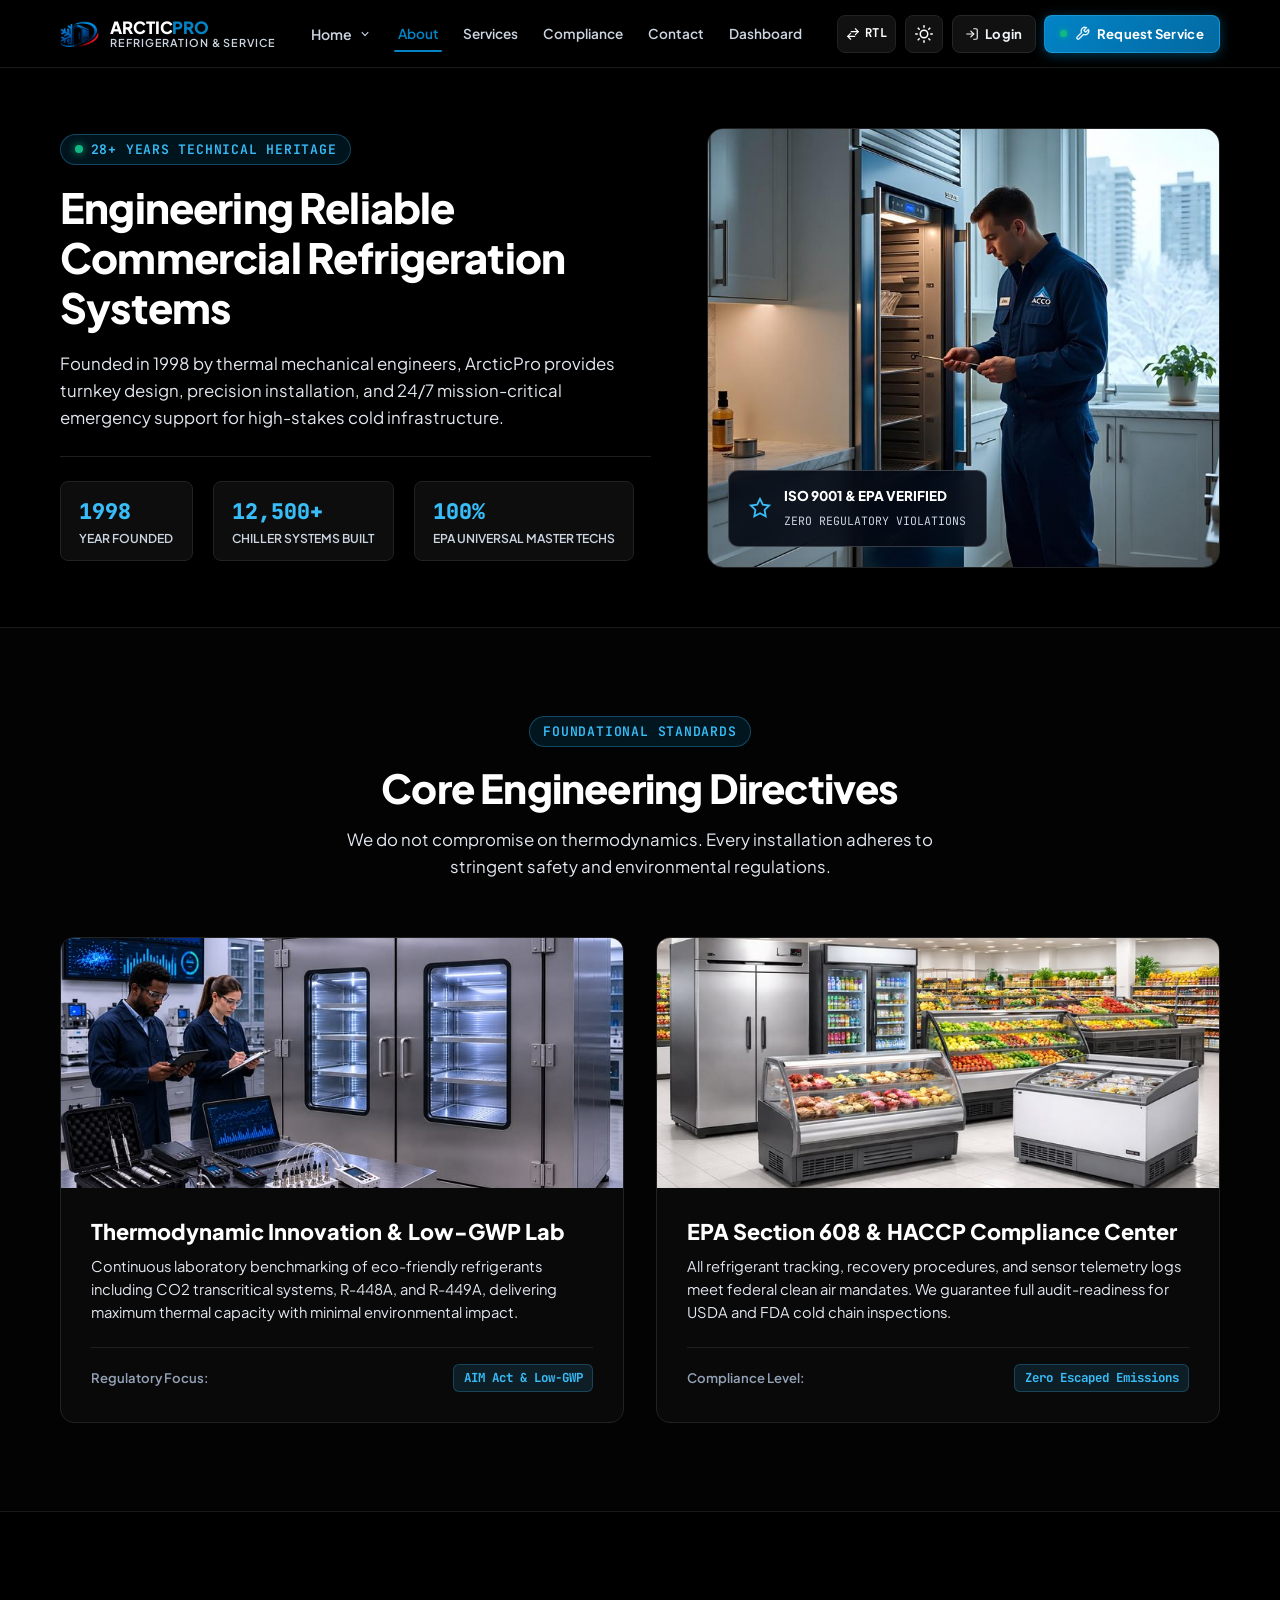
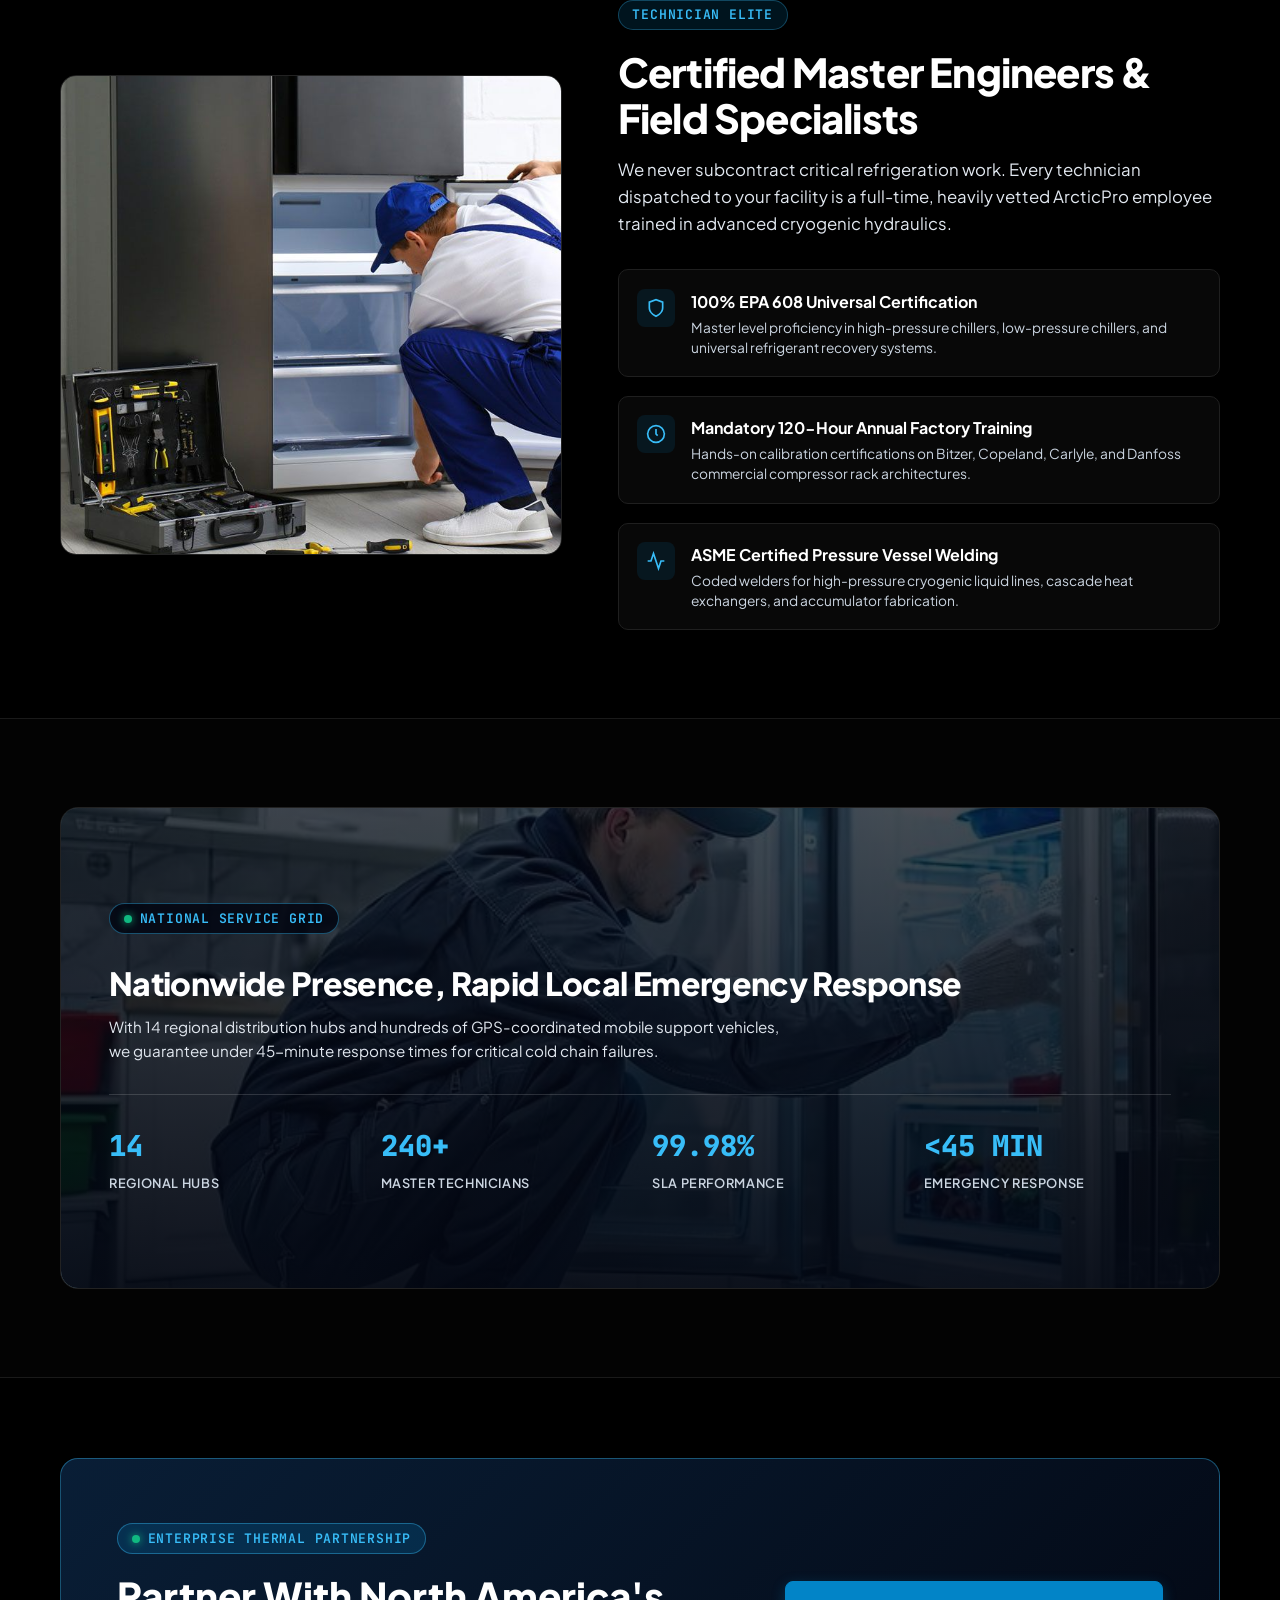
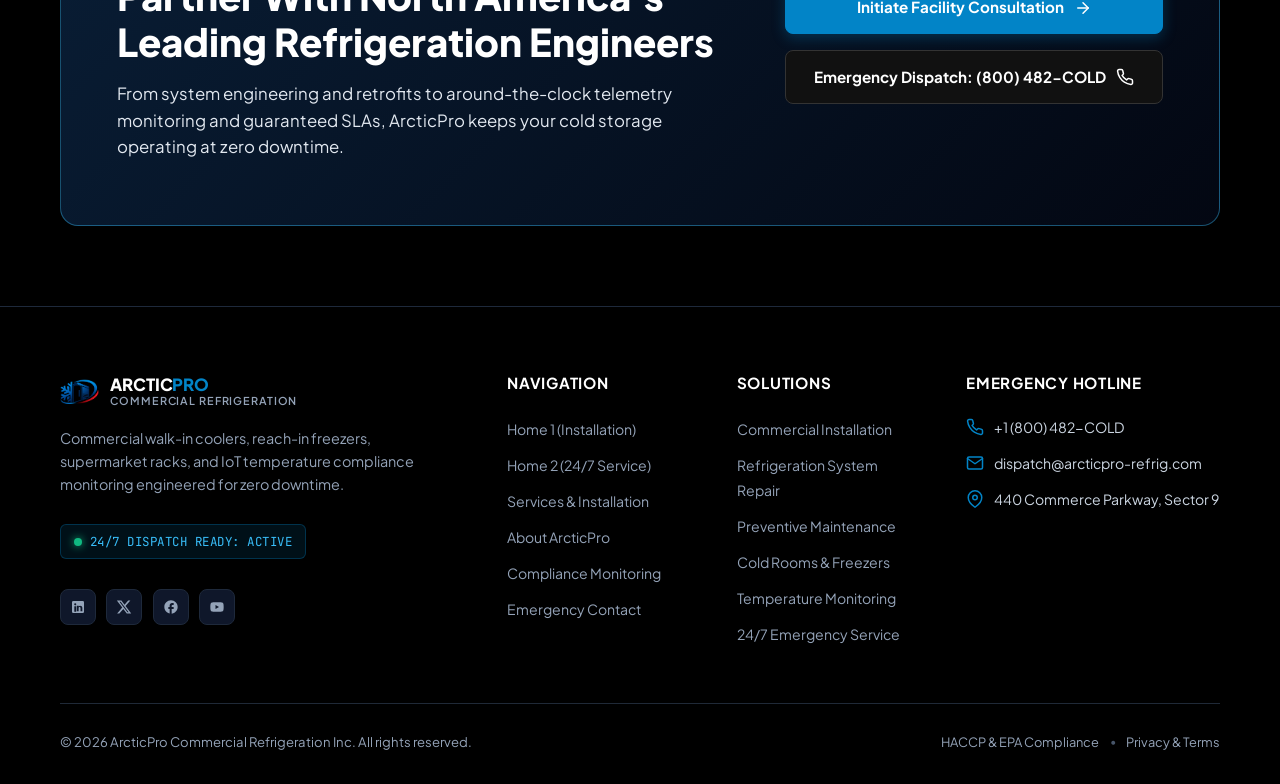
==== commit 7ada3e09: "update" ====
--- a/about.html
+++ b/about.html
@@ -94,8 +94,7 @@
       <!-- Header Action Controls: RTL, Dark Mode, Direct Login -->
       <div class="header-actions">
         <!-- RTL Toggle -->
-        <button type="button" class="control-btn rtl-toggle-btn" aria-label="Toggle text direction RTL/LTR"
-          title="Toggle RTL / LTR">
+        <button type="button" class="control-btn rtl-toggle-btn" id="rtlToggleBtn" aria-label="Toggle text direction RTL/LTR">
           <svg viewBox="0 0 24 24" fill="none" stroke="currentColor" stroke-width="2" stroke-linecap="round"
             stroke-linejoin="round" aria-hidden="true">
             <polyline points="16 3 21 8 16 13"></polyline>
@@ -103,11 +102,11 @@
             <polyline points="8 21 3 16 8 11"></polyline>
             <line x1="3" y1="16" x2="15" y2="16"></line>
           </svg>
+          <span class="rtl-text-indicator">RTL</span>
         </button>
 
         <!-- Dark Mode Toggle -->
-        <button type="button" class="control-btn theme-toggle-btn" aria-label="Toggle dark mode"
-          title="Toggle Dark/Light Mode">
+        <button type="button" class="control-btn theme-toggle-btn" id="themeToggleBtn" aria-label="Toggle dark mode">
           <svg viewBox="0 0 24 24" fill="none" stroke="currentColor" stroke-width="2" stroke-linecap="round"
             stroke-linejoin="round" aria-hidden="true">
             <circle cx="12" cy="12" r="5"></circle>
@@ -123,14 +122,14 @@
         </button>
 
         <!-- Client Portal Login -->
-        <a href="login.html" class="control-btn" id="headerLoginBtn" aria-label="Client Portal Login"
-          title="Client Portal Login">
+        <a href="login.html" class="btn-login" id="headerLoginBtn" aria-label="Client Portal Login">
           <svg viewBox="0 0 24 24" fill="none" stroke="currentColor" stroke-width="2" stroke-linecap="round"
             stroke-linejoin="round" aria-hidden="true">
             <path d="M15 3h4a2 2 0 0 1 2 2v14a2 2 0 0 1-2 2h-4"></path>
             <polyline points="10 17 15 12 10 7"></polyline>
             <line x1="15" y1="12" x2="3" y2="12"></line>
           </svg>
+          <span>Login</span>
         </a>
 
 
--- a/assets/css/style.css
+++ b/assets/css/style.css
@@ -207,6 +207,7 @@
   z-index: 1000;
   display: flex;
   align-items: center;
+  justify-content: center;
   overflow: visible;
   transition: background-color var(--transition-fast), border-color var(--transition-fast);
 }
@@ -224,21 +225,22 @@
   display: flex;
   align-items: center;
   justify-content: space-between;
-  gap: 1.5rem;
+  gap: 1rem;
+  box-sizing: border-box;
 }
 
 /* Brand Identity */
 .brand-link {
   display: flex;
   align-items: center;
-  gap: 0.75rem;
+  gap: 0.65rem;
   text-decoration: none;
   flex-shrink: 0;
 }
 
 .brand-logo-img {
-  width: 44px;
-  height: 44px;
+  width: 40px;
+  height: 40px;
   object-fit: contain;
 }
 
@@ -272,7 +274,7 @@
 .desktop-nav {
   display: flex;
   align-items: center;
-  gap: 1.5rem;
+  gap: 1.15rem;
   list-style: none;
 }
 
@@ -282,13 +284,13 @@
 }
 
 .nav-link {
-  font-size: 0.88rem;
+  font-size: 0.85rem;
   font-weight: 600;
   color: var(--text-muted);
-  padding: 0.5rem 0.25rem;
-  display: flex;
-  align-items: center;
-  gap: 0.35rem;
+  padding: 0.45rem 0.2rem;
+  display: flex;
+  align-items: center;
+  gap: 0.3rem;
   position: relative;
   transition: color var(--transition-fast);
 }
@@ -403,7 +405,7 @@
 .header-actions {
   display: flex;
   align-items: center;
-  gap: 0.75rem;
+  gap: 0.55rem;
   flex-shrink: 0;
 }
 
@@ -430,33 +432,72 @@
   height: 18px;
 }
 
-/* Direct Login Button */
+/* RTL / LTR Toggle Button with Text Indicator */
+.control-btn.rtl-toggle-btn {
+  width: auto;
+  min-width: 56px;
+  padding: 0 0.5rem;
+  gap: 0.3rem;
+  cursor: pointer;
+}
+
+.control-btn.rtl-toggle-btn svg {
+  width: 14px;
+  height: 14px;
+  flex-shrink: 0;
+}
+
+.rtl-text-indicator {
+  font-size: 0.76rem;
+  font-weight: 700;
+  letter-spacing: 0.04em;
+  font-family: var(--font-mono, monospace);
+  line-height: 1;
+}
+
+/* Direct Header Login Button with Text */
 .btn-login {
   display: inline-flex;
   align-items: center;
-  gap: 0.5rem;
-  padding: 0.48rem 1.1rem;
-  background: linear-gradient(135deg, var(--brand-blue), #0284c7);
-  color: #ffffff;
-  font-size: 0.84rem;
+  justify-content: center;
+  gap: 0.4rem;
+  padding: 0 0.75rem;
+  height: 38px;
+  background: var(--bg-surface-elevated);
+  color: var(--text-main);
+  border: 1px solid var(--border-subtle);
+  border-radius: 8px;
+  font-size: 0.82rem;
   font-weight: 700;
   letter-spacing: 0.02em;
-  border-radius: 8px;
-  border: 1px solid #0284c7;
-  box-shadow: 0 2px 6px rgba(2, 132, 199, 0.25);
+  text-decoration: none;
   transition: all var(--transition-fast);
   white-space: nowrap;
+  box-sizing: border-box;
 }
 
 .btn-login:hover {
-  background: var(--brand-blue-hover);
-  box-shadow: 0 4px 12px rgba(2, 132, 199, 0.4);
-  transform: translateY(-1px);
+  border-color: var(--brand-blue);
+  color: var(--brand-blue);
+  background: var(--brand-blue-light);
 }
 
 .btn-login svg {
-  width: 15px;
-  height: 15px;
+  width: 14px;
+  height: 14px;
+  flex-shrink: 0;
+}
+
+html.dark .btn-login {
+  background: #111111;
+  border-color: #262626;
+  color: #f1f5f9;
+}
+
+html.dark .btn-login:hover {
+  background: #1a1a1a;
+  border-color: #38bdf8;
+  color: #38bdf8;
 }
 
 /* ==========================================================================
@@ -465,11 +506,14 @@
 .btn-header-cta {
   display: inline-flex;
   align-items: center;
-  gap: 0.55rem;
-  padding: 0.52rem 1.15rem;
+  justify-content: center;
+  gap: 0.45rem;
+  padding: 0 0.95rem;
+  height: 38px;
+  box-sizing: border-box;
   background: linear-gradient(135deg, #0284c7 0%, #0369a1 100%);
   color: #ffffff !important;
-  font-size: 0.84rem;
+  font-size: 0.82rem;
   font-weight: 700;
   letter-spacing: 0.02em;
   border-radius: 8px;
@@ -5391,6 +5435,11 @@
   gap: 1.25rem;
 }
 
+.inquiry-form button[type="submit"],
+.form-card button[type="submit"] {
+  margin-top: 0.75rem;
+}
+
 .form-row-duo {
   display: grid;
   grid-template-columns: 1fr 1fr;
@@ -5427,12 +5476,44 @@
   font-family: var(--font-main);
   font-size: 0.95rem;
   transition: all var(--transition-fast);
+  box-sizing: border-box;
+}
+
+.form-select {
+  padding-right: 2.5rem;
+  cursor: pointer;
+  appearance: none;
+  -webkit-appearance: none;
+  -moz-appearance: none;
+  background-image: url("data:image/svg+xml,%3Csvg xmlns='http://www.w3.org/2000/svg' width='16' height='16' viewBox='0 0 24 24' fill='none' stroke='%2364748b' stroke-width='2' stroke-linecap='round' stroke-linejoin='round'%3E%3Cpath d='m6 9 6 6 6-6'/%3E%3C/svg%3E");
+  background-repeat: no-repeat;
+  background-position: right 1rem center;
+  background-size: 16px;
+}
+
+[dir="rtl"] .form-select {
+  background-position: left 1rem center;
+  padding-right: 1rem;
+  padding-left: 2.5rem;
+}
+
+.form-select option {
+  font-family: var(--font-main);
+  font-size: 0.88rem;
+  padding: 0.65rem 0.85rem;
+  background-color: #ffffff;
+  color: #0f172a;
+}
+
+html.dark .form-select option {
+  background-color: #111111;
+  color: #f1f5f9;
 }
 
 html.dark .form-input,
 html.dark .form-select,
 html.dark .form-textarea {
-  background: #000000;
+  background-color: #000000;
   border-color: #333333;
   color: #ffffff;
 }
--- a/assets/css/responsive.css
+++ b/assets/css/responsive.css
@@ -32,8 +32,10 @@
     display: inline-flex !important;
   }
 
-  .header-actions .control-btn {
-    display: none; /* Move to mobile drawer for clean single-line header */
+  .header-actions .control-btn,
+  .header-actions .btn-login,
+  .header-actions .btn-header-cta {
+    display: none !important; /* Move to mobile drawer for clean single-line header */
   }
 
   .site-header .btn-header-cta {
@@ -304,12 +306,14 @@
 }
 
 /* Large Screens & Ultra-Wide: Keep container locked strictly to unified max-width */
-@media screen and (min-width: 1280px) {
+@media screen and (min-width: 1201px) {
   .header-container,
   .footer-container,
   .section-container {
     max-width: var(--site-container-max, 1200px);
     width: 100%;
+    margin-left: auto;
+    margin-right: auto;
   }
 }
 
@@ -1496,8 +1500,8 @@
    CONTACT PAGE RESPONSIVE ADAPTATIONS (contact.html)
    ========================================================================= */
 
-/* Breakpoint: <= 1024px (iPad Pro, Tablet Landscape) */
-@media screen and (max-width: 1024px) {
+/* Breakpoint: <= 1100px (iPad Pro 13 1032px, iPad Pro, Tablet Landscape) */
+@media screen and (max-width: 1100px) {
   .contact-hero-grid {
     grid-template-columns: 1fr;
     gap: 2.5rem;
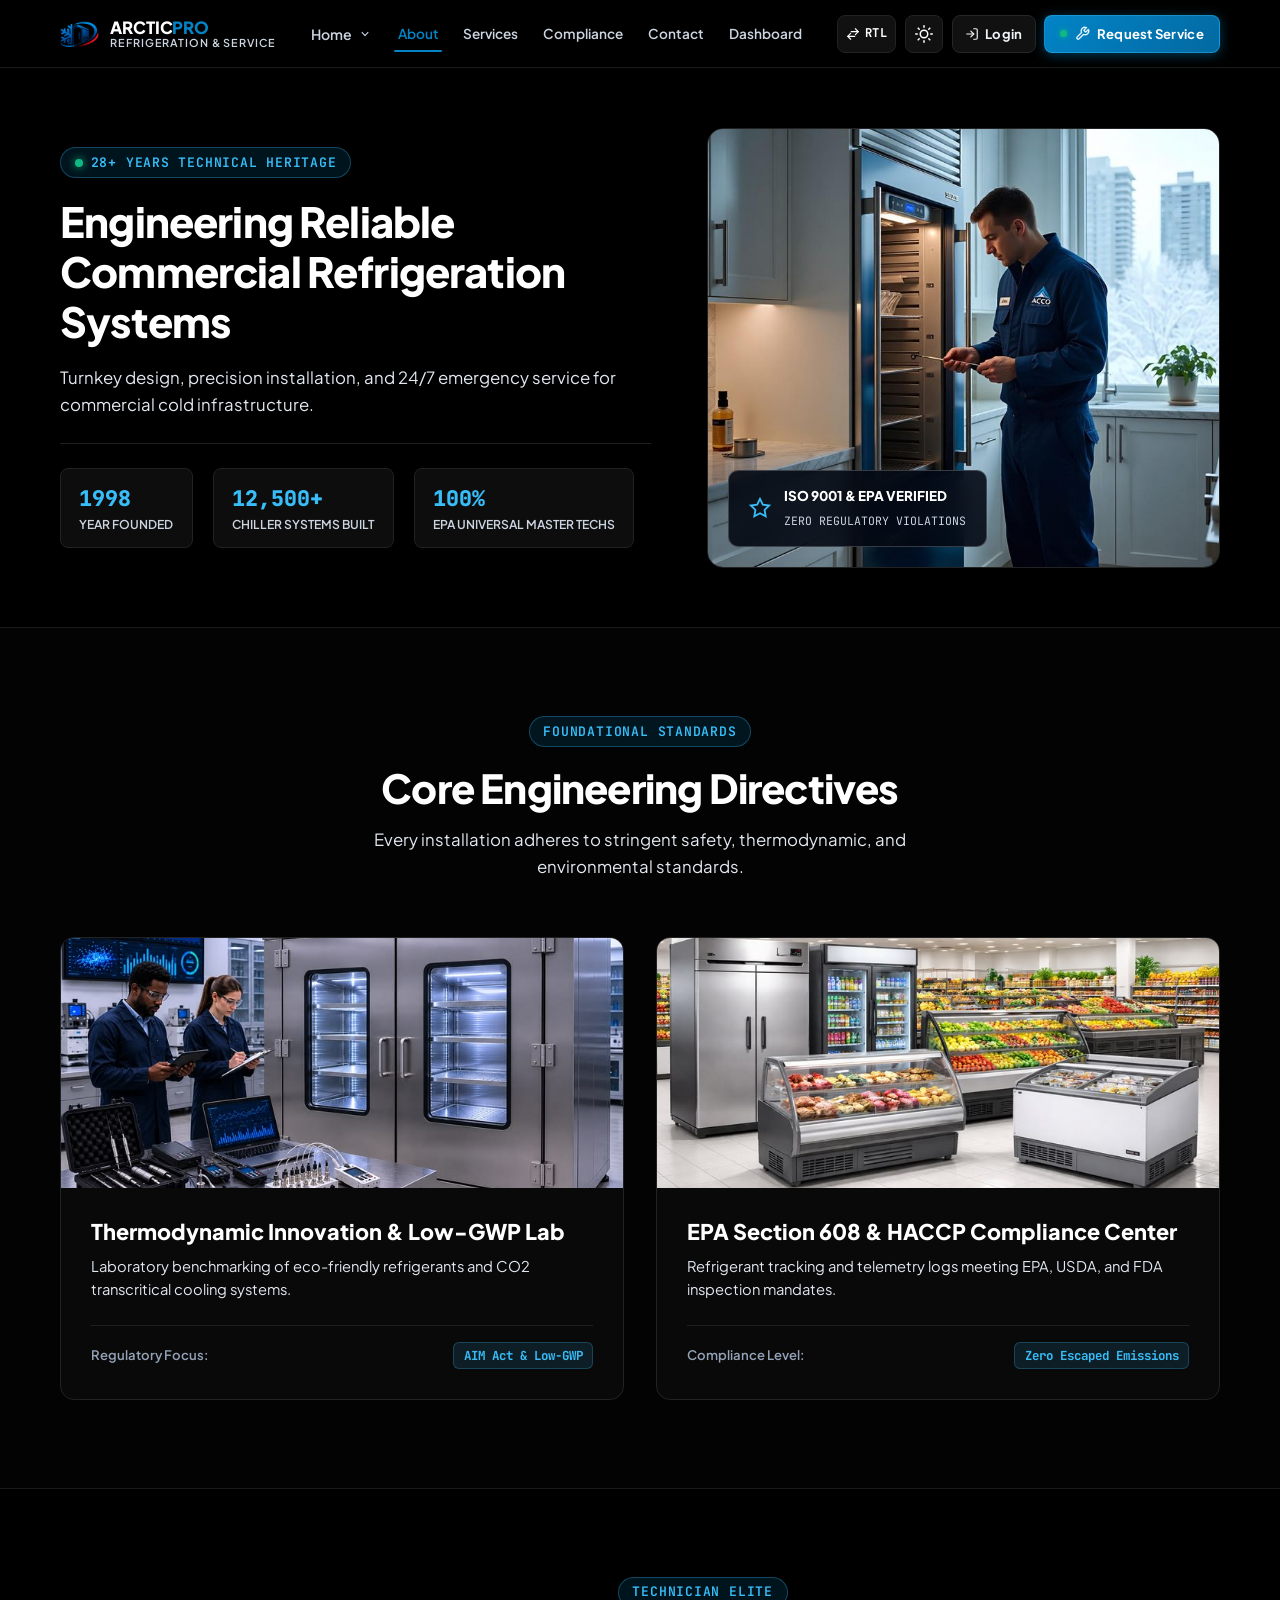
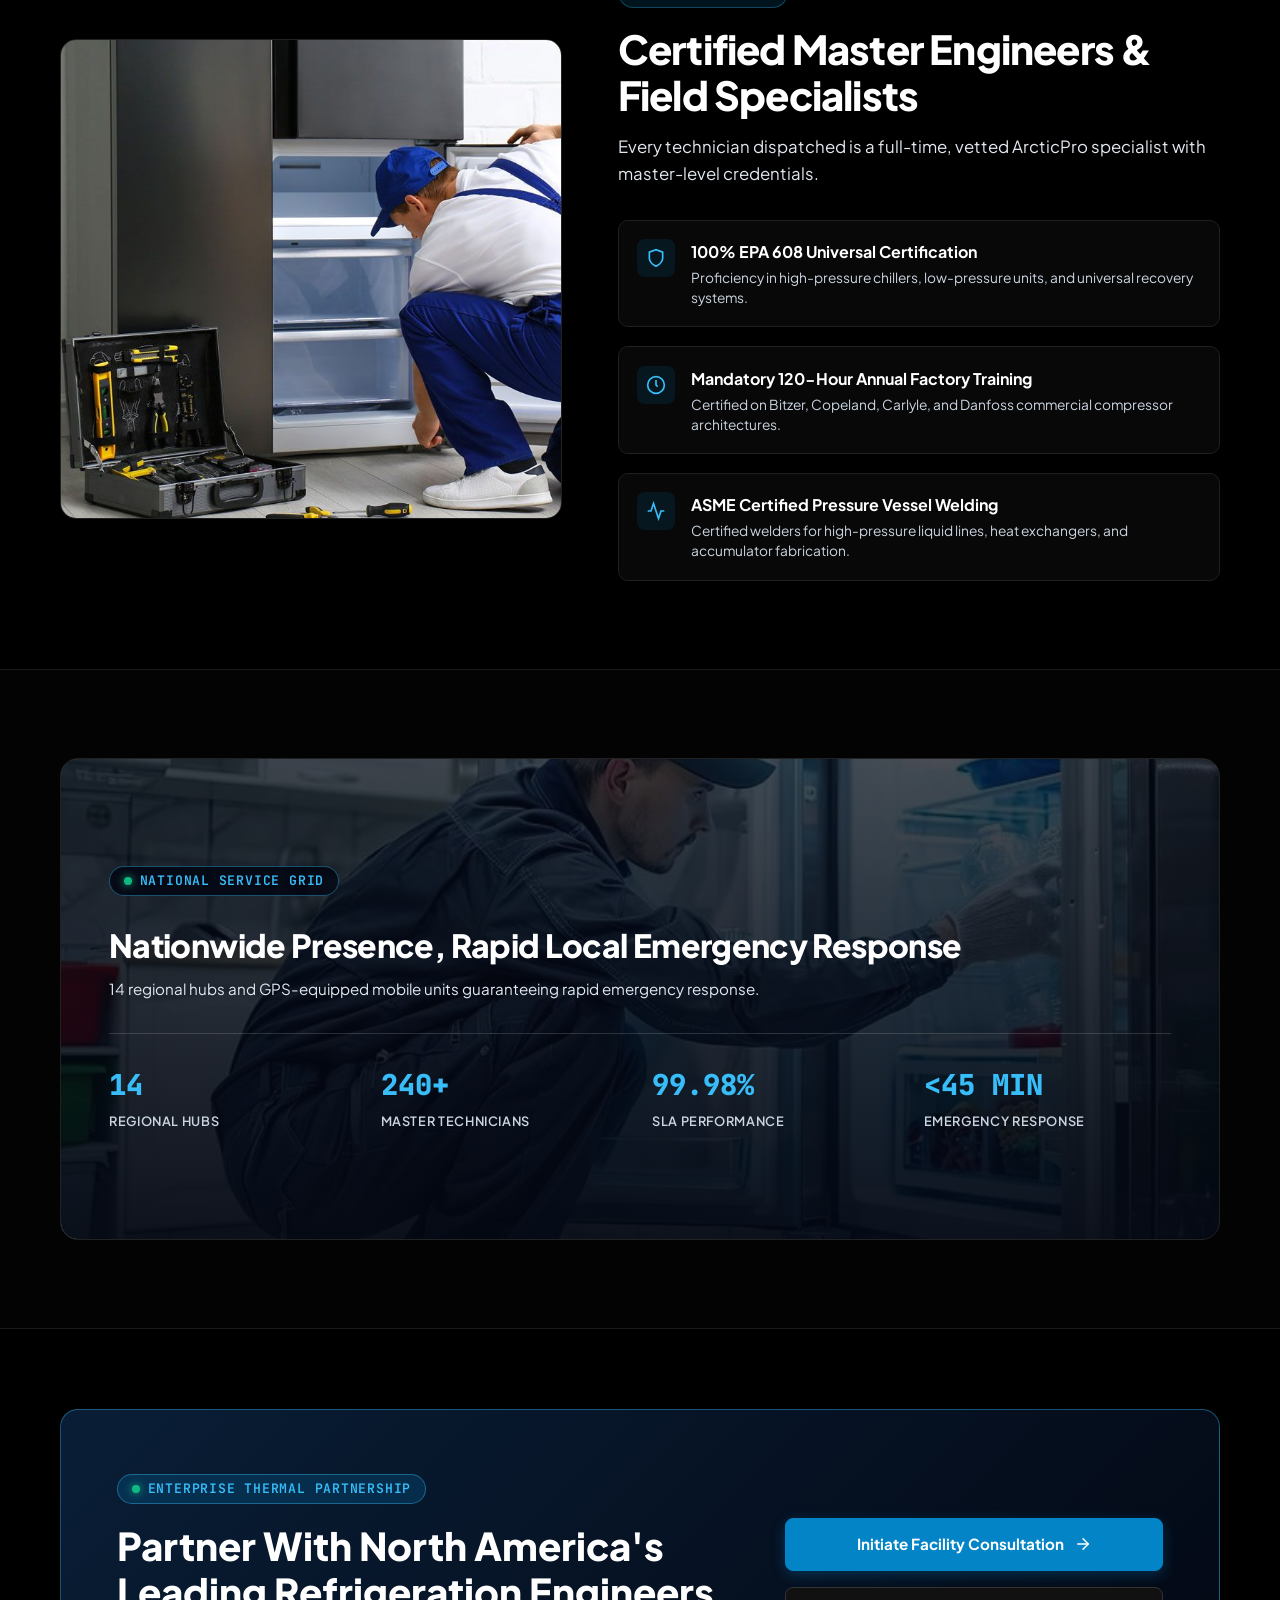
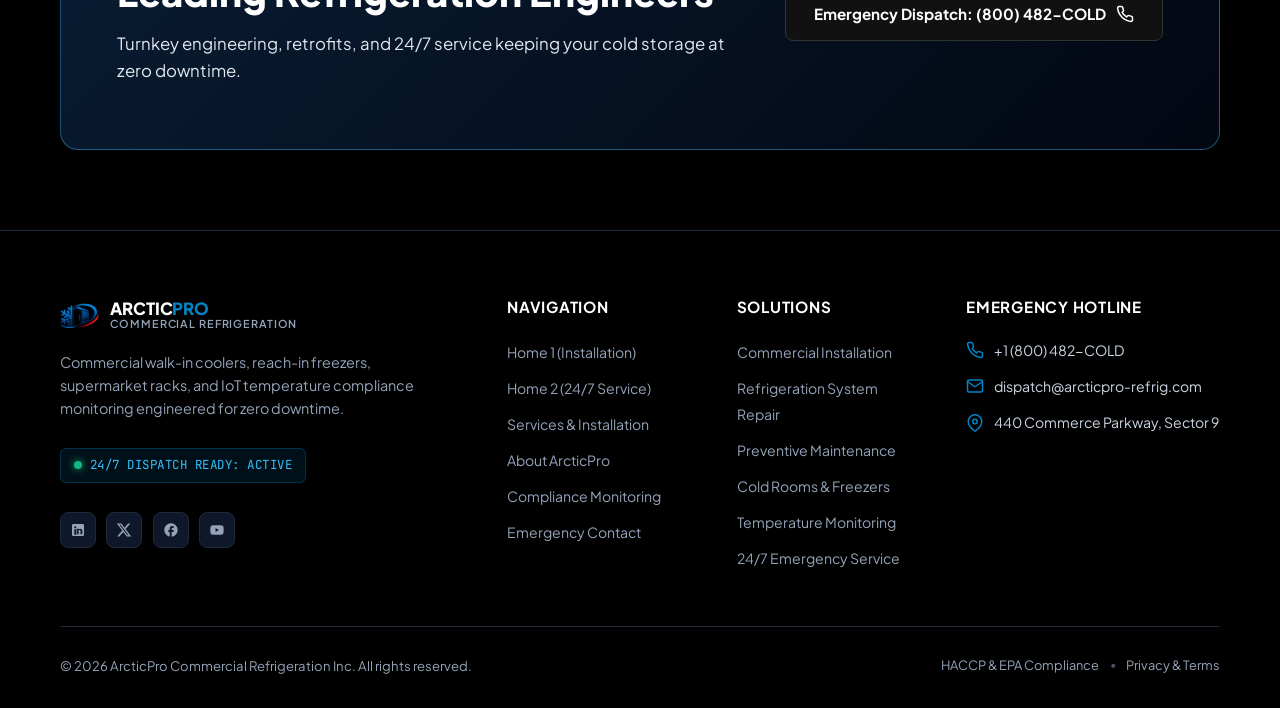
==== commit 48ff7759: "update" ====
--- a/about.html
+++ b/about.html
@@ -283,8 +283,7 @@
               Engineering Reliable Commercial Refrigeration Systems
             </h1>
             <p class="about-hero-desc">
-              Founded in 1998 by thermal mechanical engineers, ArcticPro provides turnkey design, precision
-              installation, and 24/7 mission-critical emergency support for high-stakes cold infrastructure.
+              Turnkey design, precision installation, and 24/7 emergency service for commercial cold infrastructure.
             </p>
 
             <div class="about-milestones-row">
@@ -336,8 +335,7 @@
           <div class="eyebrow-badge">Foundational Standards</div>
           <h2 class="section-title">Core Engineering Directives</h2>
           <p class="section-desc" style="margin: 0 auto;">
-            We do not compromise on thermodynamics. Every installation adheres to stringent safety and environmental
-            regulations.
+            Every installation adheres to stringent safety, thermodynamic, and environmental standards.
           </p>
         </div>
 
@@ -352,8 +350,7 @@
             <div class="pillar-card-body">
               <h3 class="pillar-card-title">Thermodynamic Innovation & Low-GWP Lab</h3>
               <p class="pillar-card-text">
-                Continuous laboratory benchmarking of eco-friendly refrigerants including CO2 transcritical systems,
-                R-448A, and R-449A, delivering maximum thermal capacity with minimal environmental impact.
+                Laboratory benchmarking of eco-friendly refrigerants and CO2 transcritical cooling systems.
               </p>
               <div class="pillar-spec-pill">
                 <span>Regulatory Focus:</span>
@@ -371,8 +368,7 @@
             <div class="pillar-card-body">
               <h3 class="pillar-card-title">EPA Section 608 & HACCP Compliance Center</h3>
               <p class="pillar-card-text">
-                All refrigerant tracking, recovery procedures, and sensor telemetry logs meet federal clean air
-                mandates. We guarantee full audit-readiness for USDA and FDA cold chain inspections.
+                Refrigerant tracking and telemetry logs meeting EPA, USDA, and FDA inspection mandates.
               </p>
               <div class="pillar-spec-pill">
                 <span>Compliance Level:</span>
@@ -404,8 +400,7 @@
             <div class="eyebrow-badge">Technician Elite</div>
             <h2 class="section-title">Certified Master Engineers & Field Specialists</h2>
             <p class="section-desc">
-              We never subcontract critical refrigeration work. Every technician dispatched to your facility is a
-              full-time, heavily vetted ArcticPro employee trained in advanced cryogenic hydraulics.
+              Every technician dispatched is a full-time, vetted ArcticPro specialist with master-level credentials.
             </p>
 
             <div class="leadership-creds-list">
@@ -418,8 +413,7 @@
                 </div>
                 <div>
                   <h3 class="cred-title">100% EPA 608 Universal Certification</h3>
-                  <p class="cred-desc">Master level proficiency in high-pressure chillers, low-pressure chillers, and
-                    universal refrigerant recovery systems.</p>
+                  <p class="cred-desc">Proficiency in high-pressure chillers, low-pressure units, and universal recovery systems.</p>
                 </div>
               </div>
 
@@ -433,8 +427,7 @@
                 </div>
                 <div>
                   <h3 class="cred-title">Mandatory 120-Hour Annual Factory Training</h3>
-                  <p class="cred-desc">Hands-on calibration certifications on Bitzer, Copeland, Carlyle, and Danfoss
-                    commercial compressor rack architectures.</p>
+                  <p class="cred-desc">Certified on Bitzer, Copeland, Carlyle, and Danfoss commercial compressor architectures.</p>
                 </div>
               </div>
 
@@ -447,8 +440,7 @@
                 </div>
                 <div>
                   <h3 class="cred-title">ASME Certified Pressure Vessel Welding</h3>
-                  <p class="cred-desc">Coded welders for high-pressure cryogenic liquid lines, cascade heat exchangers,
-                    and accumulator fabrication.</p>
+                  <p class="cred-desc">Certified welders for high-pressure liquid lines, heat exchangers, and accumulator fabrication.</p>
                 </div>
               </div>
             </div>
@@ -477,8 +469,7 @@
               Nationwide Presence, Rapid Local Emergency Response
             </h2>
             <p class="section-desc" style="color: #e2e8f0; max-width: 680px;">
-              With 14 regional distribution hubs and hundreds of GPS-coordinated mobile support vehicles, we guarantee
-              under 45-minute response times for critical cold chain failures.
+              14 regional hubs and GPS-equipped mobile units guaranteeing rapid emergency response.
             </p>
 
             <div class="network-counters-grid">
@@ -521,8 +512,7 @@
               Partner With North America's Leading Refrigeration Engineers
             </h2>
             <p class="about-cta-desc">
-              From system engineering and retrofits to around-the-clock telemetry monitoring and guaranteed SLAs,
-              ArcticPro keeps your cold storage operating at zero downtime.
+              Turnkey engineering, retrofits, and 24/7 service keeping your cold storage at zero downtime.
             </p>
           </div>
 
